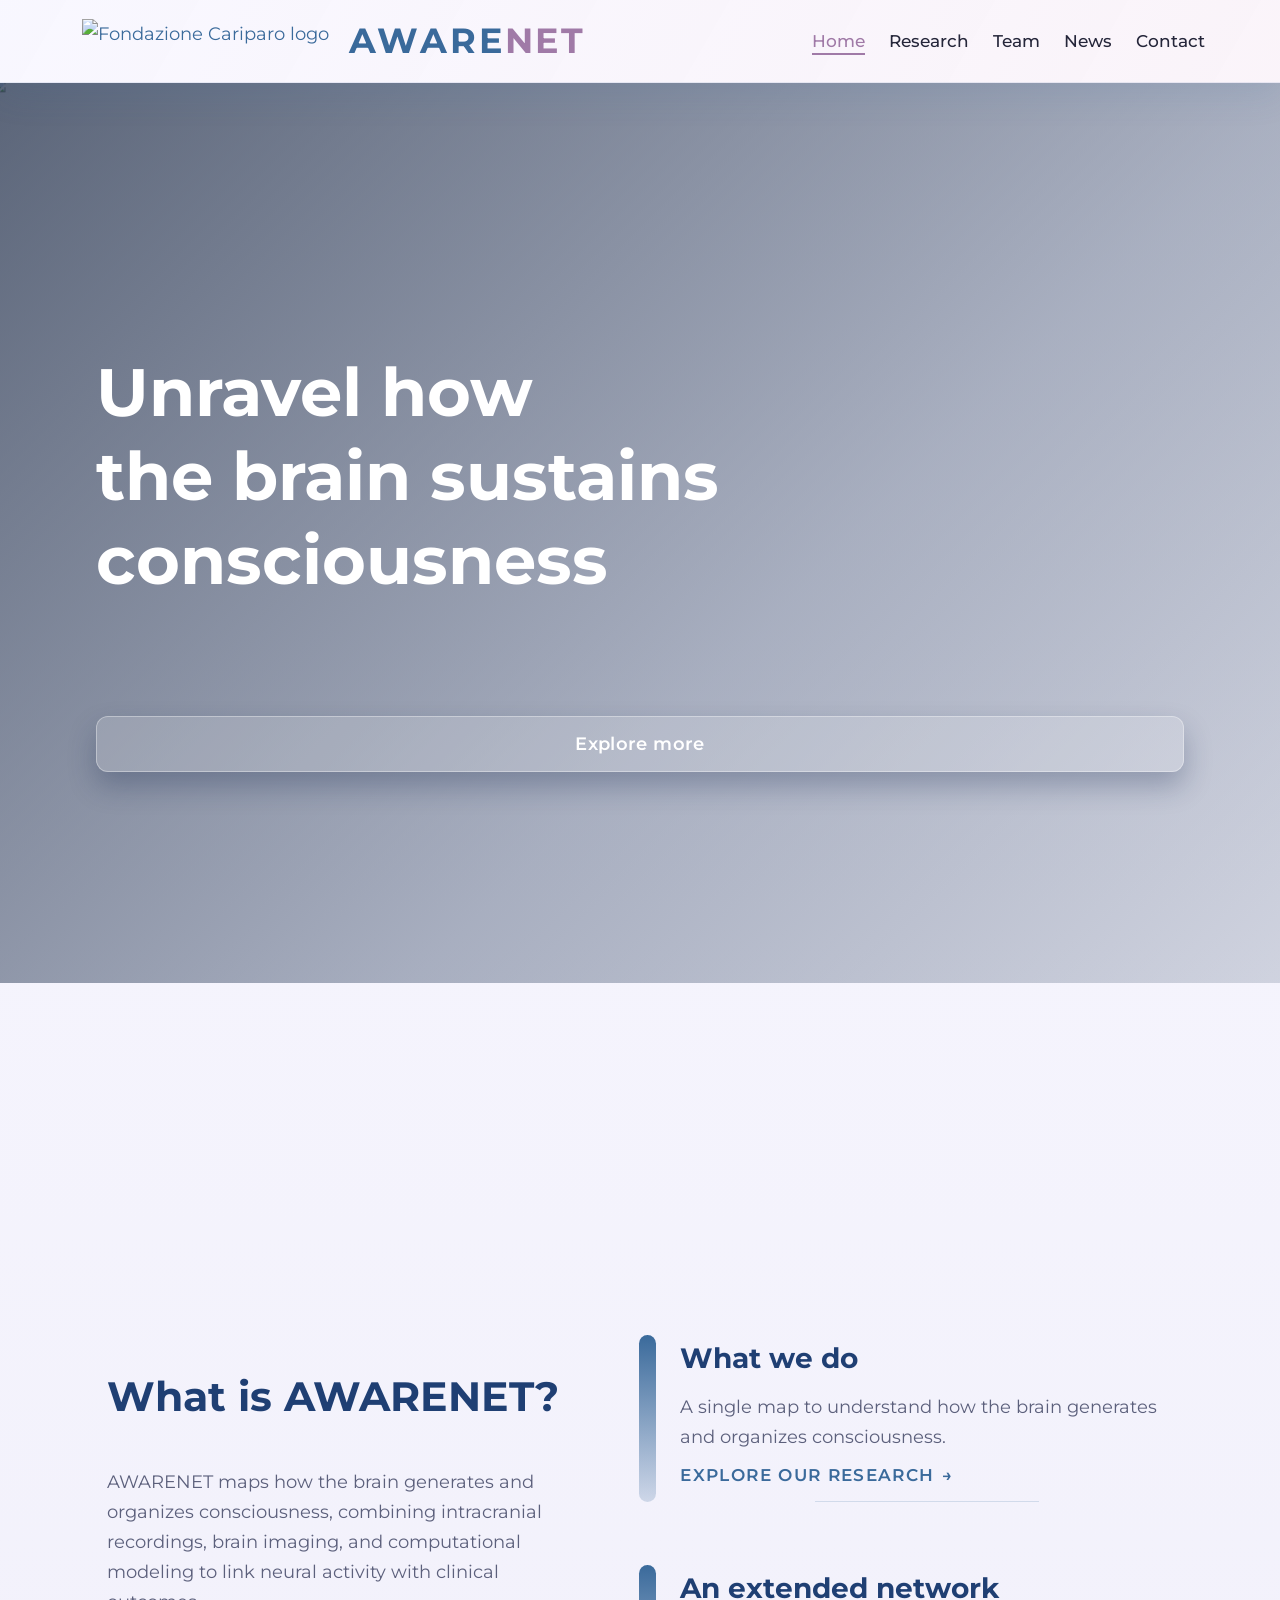
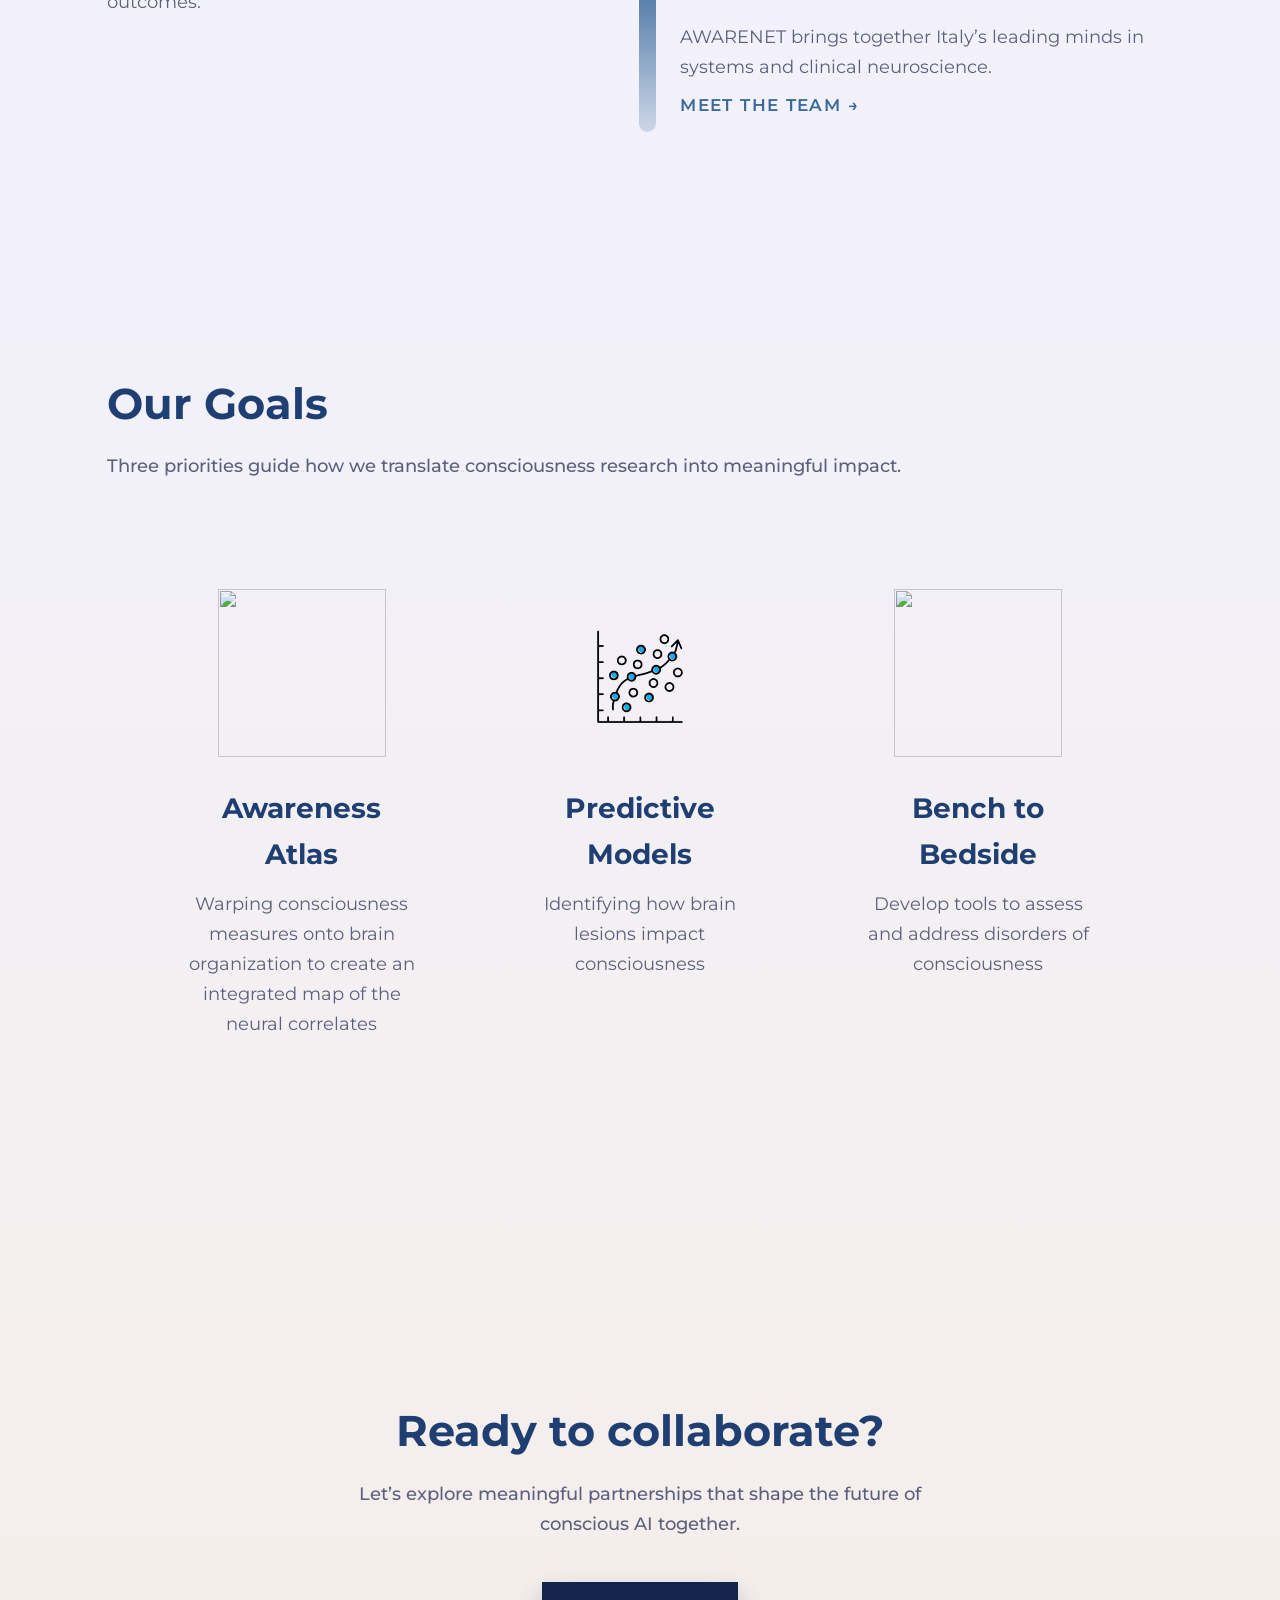
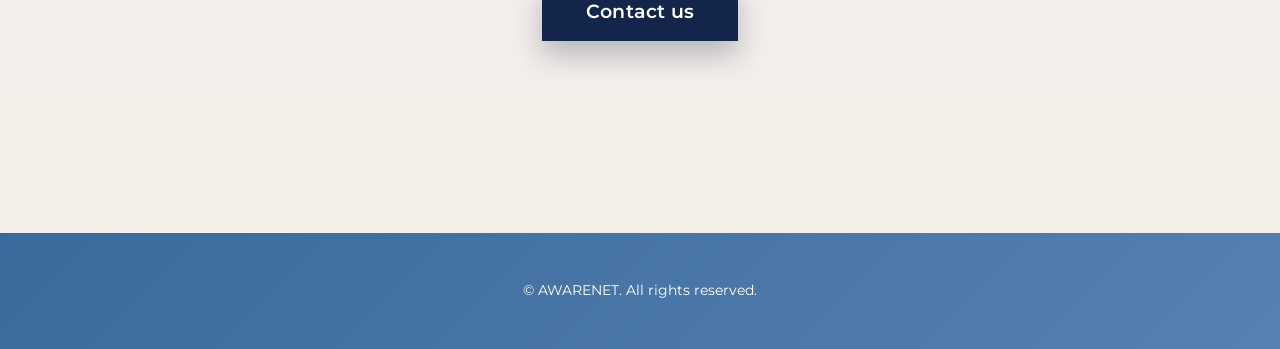
==== index.html @ 7813a842 "antigravity" ====
<!DOCTYPE html>
<html lang="en">

<head>
    <meta charset="UTF-8">
    <meta name="viewport" content="width=device-width, initial-scale=1.0">
    <title>AWARENET</title>
    <link rel="preconnect" href="https://fonts.googleapis.com">
    <link rel="preconnect" href="https://fonts.gstatic.com" crossorigin>
    <link
        href="https://fonts.googleapis.com/css2?family=Inter:wght@400;500;600;700&family=Montserrat:wght@400;500;600;700&display=swap"
        rel="stylesheet">
    <link rel="stylesheet" href="assets/css/styles.css">
    <meta name="description"
        content="AWARENET maps how the brain generates and organizes consciousness, combining intracranial recordings, brain imaging, and computational modeling.">
</head>

<body class="theme-horizon">
    <header class="site-header">
        <nav class="navbar">
            <a class="navbar__brand" href="index.html" aria-label="AWARENET">
                <span class="navbar__logos">
                    <img class="navbar__partner" src="assets/images/team/uni_icons/cariparo.png"
                        alt="Fondazione Cariparo logo">
                </span>
                <span class="navbar__identity">
                    <span class="navbar__title">AWARE<span class="navbar__title--accent">NET</span></span>
                </span>
            </a>
            <button class="navbar__toggle" aria-expanded="false" aria-controls="primary-navigation">☰</button>
            <ul id="primary-navigation" class="navbar__menu">
                <li class="navbar__item"><a href="index.html" class="navbar__link navbar__link--active">Home</a></li>
                <li class="navbar__item"><a href="research.html" class="navbar__link">Research</a></li>
                <li class="navbar__item"><a href="team.html" class="navbar__link">Team</a></li>
                <li class="navbar__item"><a href="news.html" class="navbar__link">News</a></li>
                <li class="navbar__item"><a href="contact.html" class="navbar__link">Contact</a></li>
            </ul>
        </nav>
    </header>

    <main>
        <section class="section section--hero" aria-labelledby="home-title">
            <div class="hero-media" aria-hidden="true">
                <img src="assets/images/home/brain_gif3.webp" alt="">
            </div>
            <div class="hero__inner">
                <h1 id="home-title">Unravel how<br>the brain sustains<br>consciousness</h1>
                <a class="hero__cta" href="#about-title">Explore more</a>
            </div>
            </div>
        </section>

        <section class="section section--surface section--about" aria-labelledby="about-title">
            <div class="about-layout">
                <div class="about-layout__intro" data-scroll-focus>
                    <h2 id="about-title">What is AWARENET?</h2>
                    <p>AWARENET maps how the brain generates and organizes consciousness, combining intracranial
                        recordings, brain imaging, and computational modeling to link neural activity with clinical
                        outcomes.</p>
                </div>
                <div class="about-layout__highlights" role="list">
                    <article class="about-highlight" aria-labelledby="about-research" role="listitem">
                        <div class="about-highlight__accent" aria-hidden="true"></div>
                        <div class="about-highlight__content">
                            <h3 id="about-research">What we do</h3>
                            <p>A single map to understand how the brain generates and organizes consciousness.</p>
                            <a class="about-highlight__link" href="research.html">Explore our Research</a>
                        </div>
                    </article>
                    <article class="about-highlight about-highlight--offset" aria-labelledby="about-team"
                        role="listitem">
                        <div class="about-highlight__accent" aria-hidden="true"></div>
                        <div class="about-highlight__content">
                            <h3 id="about-team">An extended network</h3>
                            <p>AWARENET brings together Italy’s leading minds in systems and clinical neuroscience.</p>
                            <a class="about-highlight__link" href="team.html">Meet the Team</a>
                        </div>
                    </article>
                </div>
            </div>
        </section>

        <section class="section section--muted section--goals" aria-labelledby="goals-title">
            <div class="section__heading">
                <h2 id="goals-title">Our Goals</h2>
                <p class="section__lead">Three priorities guide how we translate consciousness research into meaningful
                    impact.</p>
            </div>
            <div class="objectives-card" role="group" aria-labelledby="goals-title">
                <div class="objectives-card__list" role="list">
                    <article class="objective-card__item" role="listitem" aria-labelledby="goal-neuro">
                        <div class="objective-card__icon" aria-hidden="true">
                            <img src="assets/images/home/goals/brain.jpeg" alt="" loading="lazy">
                        </div>
                        <div class="objective-card__content">
                            <h3 id="goal-neuro" class="objective-card__title">Awareness Atlas</h3>
                            <p class="objective-card__text">Warping consciousness measures onto brain organization to
                                create an integrated map of the neural correlates</p>
                        </div>
                    </article>
                    <article class="objective-card__item" role="listitem" aria-labelledby="goal-care">
                        <div class="objective-card__icon" aria-hidden="true">
                            <img src="assets/images/home/goals/predictive.jpg" alt="" loading="lazy">
                        </div>
                        <div class="objective-card__content">
                            <h3 id="goal-care" class="objective-card__title">Predictive Models</h3>
                            <p class="objective-card__text">Identifying how brain lesions impact consciousness</p>
                        </div>
                    </article>
                    <article class="objective-card__item" role="listitem" aria-labelledby="goal-insights">
                        <div class="objective-card__icon" aria-hidden="true">
                            <img src="assets/images/home/goals/doctors.png" alt="" loading="lazy">
                        </div>
                        <div class="objective-card__content">
                            <h3 id="goal-insights" class="objective-card__title">Bench to Bedside</h3>
                            <p class="objective-card__text">Develop tools to assess and address disorders of
                                consciousness</p>
                        </div>
                    </article>
                </div>
            </div>
        </section>

        <section class="section section--surface section--cta" aria-labelledby="cta-title">
            <div class="section__heading">
                <h2 id="cta-title">Ready to collaborate?</h2>
                <p class="section__lead">Let’s explore meaningful partnerships that shape the future of conscious AI
                    together.</p>
            </div>
            <a class="cta-button" href="contact.html">Contact us</a>
        </section>
    </main>

    <footer class="site-footer">
        <p>&copy; <span id="current-year"></span> AWARENET. All rights reserved.</p>
    </footer>

    <script src="assets/js/main.js"></script>
</body>

</html>
---- assets/css/styles.css ----
html {
    scroll-behavior: smooth;
}

:root {
    --color-primary: #3e5d96;
    --color-secondary: #9a7ab8;
    --color-background: #f6f3fb;
    --color-surface: #ffffff;
    --color-text: #25263a;
    --color-muted: #5f5b78;
    --color-accent: #dacde9;
    --font-family: 'Montserrat';
    --shadow-sm: 0 4px 14px rgba(62, 93, 150, 0.14);
    --hero-figure-image: none;
    --workflow-figure-image: none;
    --header-offset: 5rem;
    --gradient-background: linear-gradient(180deg, #f9f6ff 0%, #f4eff8 55%, #f6f1ec 100%);
    --gradient-header: linear-gradient(120deg, rgba(248, 247, 255, 0.96) 0%, rgba(250, 243, 249, 0.92) 100%);
    --gradient-crest: linear-gradient(135deg, #3e5d96 0%, #9a7ab8 100%);
    --gradient-button: linear-gradient(135deg, #9a7ab8, #7f8ec4);
    --gradient-button-secondary: linear-gradient(135deg, #3e5d96, #5f78bc);
    --gradient-footer: linear-gradient(135deg, #3e5d96, #5f78bc);
    --glass-border: rgba(62, 93, 150, 0.1);
    --card-fill: rgba(62, 93, 150, 0.08);
    --card-border: rgba(154, 122, 184, 0.22);
    --surface-border: rgba(62, 93, 150, 0.14);
    --focus-outline: rgba(154, 122, 184, 0.36);
    --button-hover-shadow: 0 10px 24px rgba(154, 122, 184, 0.28);
    --header-shadow: 0 12px 35px rgba(62, 93, 150, 0.12);
    --crest-shadow: rgba(62, 93, 150, 0.32);
    --hero-overlay: linear-gradient(135deg, rgba(35, 44, 73, 0.78) 0%, rgba(49, 59, 92, 0.42) 60%, rgba(78, 90, 122, 0.26) 100%);
    --color-title-strong: #324d88;
    --color-heading: #1f3f73;
    --color-year-date: #2a1f5a;
    --layout-max-width: 1200px;
    --layout-fluid-width: min(92vw, var(--layout-max-width));
    --layout-section-padding: clamp(1.5rem, 5vw, 3.5rem);
    --font-size-body: clamp(1.02rem, 0.96rem + 0.22vw, 1.18rem);
    --workflow-figure-max-width: 840px;
    --workflow-illustration-max-width: 1080px;
}

@media (min-width: 1360px) {
    :root {
        --layout-max-width: 1320px;
        --layout-fluid-width: min(90vw, var(--layout-max-width));
    }
}

@media (min-width: 1600px) {
    :root {
        --layout-max-width: 1420px;
        --layout-fluid-width: min(88vw, var(--layout-max-width));
    }
}

@media (min-width: 1920px) {
    :root {
        --layout-max-width: 1520px;
        --layout-fluid-width: min(85vw, var(--layout-max-width));
    }
}

body.theme-dawn {
    --color-primary: #3e5d96;
    --color-secondary: #9a7ab8;
    --color-muted: #5f5b78;
    --color-background: #f6f3fb;
    --color-accent: #dacde9;
    --shadow-sm: 0 4px 14px rgba(62, 93, 150, 0.14);
    --gradient-background: linear-gradient(180deg, #f9f6ff 0%, #f4eff8 55%, #f6f1ec 100%);
    --gradient-header: linear-gradient(120deg, rgba(248, 247, 255, 0.96) 0%, rgba(250, 243, 249, 0.92) 100%);
    --gradient-crest: linear-gradient(135deg, #3e5d96 0%, #9a7ab8 100%);
    --gradient-button: linear-gradient(135deg, #9a7ab8, #7f8ec4);
    --gradient-button-secondary: linear-gradient(135deg, #3e5d96, #5f78bc);
    --gradient-footer: linear-gradient(135deg, #3e5d96, #5f78bc);
    --glass-border: rgba(62, 93, 150, 0.1);
    --card-fill: rgba(62, 93, 150, 0.08);
    --card-border: rgba(154, 122, 184, 0.22);
    --surface-border: rgba(62, 93, 150, 0.14);
    --focus-outline: rgba(154, 122, 184, 0.36);
    --button-hover-shadow: 0 10px 24px rgba(154, 122, 184, 0.28);
    --header-shadow: 0 12px 35px rgba(62, 93, 150, 0.12);
    --crest-shadow: rgba(62, 93, 150, 0.32);
    --hero-overlay: linear-gradient(135deg, rgba(35, 44, 73, 0.78) 0%, rgba(49, 59, 92, 0.42) 60%, rgba(78, 90, 122, 0.26) 100%);
    --color-title-strong: #324d88;
    --color-heading: #1f3f73;
    --color-year-date: #2a1f5a;
}

body.theme-horizon {
    --color-primary: #3a6a9b;
    --color-secondary: #a07aa7;
    --color-muted: #5c607c;
    --color-background: #f3f2fa;
    --color-accent: #d7cade;
    --shadow-sm: 0 4px 14px rgba(58, 104, 153, 0.14);
    --gradient-background: linear-gradient(180deg, #f8f7ff 0%, #f2f1fb 52%, #f5eee7 100%);
    --gradient-header: linear-gradient(120deg, rgba(248, 247, 255, 0.96) 0%, rgba(250, 243, 249, 0.92) 100%);
    --gradient-crest: linear-gradient(135deg, #3a6a9b 0%, #a07aa7 100%);
    --gradient-button: linear-gradient(135deg, #a07aa7, #7f90b8);
    --gradient-button-secondary: linear-gradient(135deg, #3a6a9b, #5681b0);
    --gradient-footer: linear-gradient(135deg, #3a6a9b, #5681b0);
    --glass-border: rgba(58, 104, 153, 0.1);
    --card-fill: rgba(58, 104, 153, 0.08);
    --card-border: rgba(160, 122, 167, 0.22);
    --surface-border: rgba(58, 104, 153, 0.16);
    --focus-outline: rgba(160, 122, 167, 0.34);
    --button-hover-shadow: 0 10px 24px rgba(160, 122, 167, 0.26);
    --header-shadow: 0 12px 35px rgba(58, 104, 153, 0.12);
    --crest-shadow: rgba(58, 104, 153, 0.3);
    --hero-overlay: linear-gradient(135deg, rgba(36, 50, 74, 0.74) 0%, rgba(52, 70, 100, 0.4) 60%, rgba(88, 105, 129, 0.24) 100%);
    --color-title-strong: #2f5a92;
    --color-heading: #1f3f73;
    --color-year-date: #1f285f;
}

body.theme-dusk {
    --color-primary: rgba(64, 89, 142, 0.92);
    --color-secondary: #b08aa5;
    --color-muted: #655e77;
    --color-background: #f4f0f6;
    --color-accent: #dec9dc;
    --shadow-sm: 0 4px 14px rgba(64, 89, 142, 0.15);
    --gradient-background: linear-gradient(180deg, #f8f5ff 0%, #f2edf5 55%, #f7eee9 100%);
    --gradient-header: linear-gradient(120deg, rgba(249, 247, 255, 0.96) 0%, rgba(250, 240, 245, 0.92) 100%);
    --gradient-crest: linear-gradient(135deg, #40598e 0%, #b08aa5 100%);
    --gradient-button: linear-gradient(135deg, #b08aa5, #8390be);
    --gradient-button-secondary: linear-gradient(135deg, #40598e, #5f71aa);
    --gradient-footer: linear-gradient(135deg, #40598e, #5f71aa);
    --glass-border: rgba(64, 89, 142, 0.1);
    --card-fill: rgba(64, 89, 142, 0.08);
    --card-border: rgba(176, 138, 165, 0.24);
    --surface-border: rgba(64, 89, 142, 0.15);
    --focus-outline: rgba(176, 138, 165, 0.34);
    --button-hover-shadow: 0 10px 24px rgba(176, 138, 165, 0.28);
    --header-shadow: 0 12px 35px rgba(64, 89, 142, 0.12);
    --crest-shadow: rgba(64, 89, 142, 0.32);
    --hero-overlay: linear-gradient(135deg, rgba(38, 45, 70, 0.76) 0%, rgba(56, 62, 90, 0.42) 60%, rgba(88, 92, 120, 0.24) 100%);
    --color-title-strong: #384f87;
    --color-heading: #1f3f73;
    --color-year-date: #281d56;
}

* {
    box-sizing: border-box;
}

body {
    margin: 0;
    min-height: 100vh;
    display: flex;
    flex-direction: column;
    font-family: var(--font-family);
    font-size: var(--font-size-body);
    color: var(--color-text);
    background: var(--gradient-background);
    line-height: 1.65;
}

p {
    font-size: 1em;
    line-height: inherit;
}

img {
    max-width: 100%;
    display: block;
}

a {
    color: inherit;
    text-decoration: none;
}

a:hover,
a:focus {
    color: var(--color-secondary);
}

.site-header {
    position: sticky;
    top: 0;
    z-index: 100;
    background: var(--gradient-header);
    backdrop-filter: blur(14px);
    border-bottom: 1px solid var(--glass-border);
    box-shadow: var(--header-shadow);
}

.navbar {
    margin: 0 auto;
    width: 100%;
    max-width: var(--layout-fluid-width);
    padding: 0.75rem 1.5rem;
    display: flex;
    align-items: center;
    justify-content: space-between;
    gap: 1.5rem;
    position: relative;
}


.navbar__brand {
    display: inline-flex;
    align-items: center;
    gap: 1.2rem;
    color: var(--color-primary);
    text-decoration: none;
    position: relative;
    padding: 0.45rem 0.65rem 0.45rem 0.45rem;
    border-radius: 999px;
    transition: transform 0.25s ease;
    cursor: default;
}

.navbar__brand:focus-visible,
.navbar__brand:hover {
    transform: none;
}

.navbar__logos {
    display: inline-flex;
    align-items: center;
    gap: 0.75rem;
}

.navbar__partner {
    height: 2.75rem;
    width: auto;
    display: block;
}

.navbar__identity {
    display: flex;
    flex-direction: column;
    gap: 0;
    align-items: center;
    text-align: center;
}

.navbar__eyebrow {
    font-size: 0.68rem;
    text-transform: uppercase;
    letter-spacing: 0.28em;
    font-weight: 600;
    color: rgba(37, 38, 58, 0.55);
}

.navbar__title {
    font-size: clamp(1.65rem, 1.9vw + 1.1rem, 2.2rem);
    font-weight: 700;
    letter-spacing: 0.08em;
    line-height: 1.08;
    color: var(--color-primary);
}

.navbar__title--accent {
    color: var(--color-secondary);
}

.navbar__toggle {
    display: none;
    background: none;
    border: none;
    font-size: 1.75rem;
    line-height: 1;
    cursor: pointer;
    color: var(--color-primary);
}

.navbar__menu {
    display: flex;
    align-items: center;
    gap: 1.5rem;
    list-style: none;
    margin: 0;
    padding: 0;
}

.navbar__link {
    font-weight: 500;
    font-size: 1.05rem;
    position: relative;
    padding-bottom: 0.25rem;
}

.navbar__link::after {
    content: '';
    position: absolute;
    left: 0;
    bottom: 0;
    width: 100%;
    height: 2px;
    background: var(--color-secondary);
    transform: scaleX(0);
    transform-origin: bottom right;
    transition: transform 0.3s ease;
}

.navbar__link:focus::after,
.navbar__link:hover::after {
    transform: scaleX(1);
    transform-origin: bottom left;
}

.navbar__link--active {
    color: var(--color-secondary);
}

.navbar__link--active::after {
    transform: scaleX(1);
    transform-origin: bottom left;
}

.navbar__link--disabled {
    color: var(--color-muted);
    cursor: default;
    pointer-events: none;
}

.navbar__link--disabled::after {
    display: none;
}

.section {
    padding: clamp(4rem, 10vw, 5.5rem) var(--layout-section-padding);
    width: 100%;
    max-width: var(--layout-fluid-width);
    margin: 0 auto;
    display: grid;
    gap: clamp(1.15rem, 2.5vw, 1.75rem);
}

.section>p,
.section>ul,
.section>ol {
    margin: 0;
}

.section>ul,
.section>ol {
    padding-left: 1.25rem;
}

.section--surface {
    padding: clamp(4rem, 10vw, 5.5rem) var(--layout-section-padding);
}

.section--muted {
    padding: clamp(4rem, 10vw, 5.5rem) var(--layout-section-padding);
}


.section--hero {
    position: relative;
    display: flex;
    align-items: center;
    justify-content: center;
    padding: clamp(2.25rem, 10vh, 5.5rem) clamp(1.5rem, 8vw, 6rem);
    min-height: clamp(26rem, 100vh, 110vh);
    width: min(100vw, 100%);
    max-width: none;
    margin-left: calc((100vw - 100%) / -2);
    margin-right: calc((100vw - 100%) / -2);
    overflow: hidden;
    color: white;
}

.section--hero::before {
    content: "";
    position: absolute;
    inset: 0;
    background: var(--hero-overlay);
    z-index: 1;
}

.section--hero.section--hero--clear {
    color: var(--color-heading);
}

.section--hero.section--hero--clear::before {
    display: none;
}

.section--hero.section--hero--clear h1 {
    color: var(--color-title-strong);
}

.section--hero.section--hero--clear p {
    color: var(--color-text);
}

.hero__inner {
    position: relative;
    z-index: 2;
    width: 100%;
    max-width: var(--layout-fluid-width);
    display: grid;
    gap: clamp(2rem, 3vw, 3rem);
}

.section--hero .section__content {
    max-width: min(720px, 100%);
    justify-items: start;
}

.section--hero h1 {
    font-size: clamp(2.5rem, 6vw, 4.2rem);
    color: #ffffff;
    line-height: 1.25;
    margin-bottom: clamp(1rem, 2.5vw, 1.5rem);
}

.hero__cta {
    display: inline-flex;
    align-items: center;
    justify-content: center;
    padding: 0.75rem 2rem;
    border-radius: 12px;
    background: rgba(255, 255, 255, 0.16);
    color: #ffffff;
    font-weight: 600;
    letter-spacing: 0.02em;
    border: 1px solid rgba(255, 255, 255, 0.35);
    box-shadow: 0 14px 28px rgba(19, 37, 75, 0.28);
    transition: transform 0.2s ease, box-shadow 0.2s ease, background-color 0.2s ease, border-color 0.2s ease;
    margin-top: clamp(1.75rem, 4vw, 3.25rem);
}

.hero__cta:hover,
.hero__cta:focus {
    background: rgba(255, 255, 255, 0.22);
    border-color: rgba(255, 255, 255, 0.5);
    transform: translateY(-2px);
    box-shadow: 0 18px 36px rgba(19, 37, 75, 0.32);
}

#home-title {
    color: #ffffff;
}

.section--hero p {
    color: rgba(244, 245, 255, 0.88);
    max-width: none;
}

.hero-institutions {
    position: relative;
    overflow: hidden;
    background: linear-gradient(180deg, #f8f9ff 0%, #f1f0fb 55%, #f5ede7 100%);
    color: var(--color-text);
    padding: clamp(5rem, 16vh, 7.5rem) 0 clamp(4rem, 14vh, 6.5rem);
    margin-top: 0;
    min-height: 100vh;
}

.hero-institutions::before {
    content: "";
    position: absolute;
    inset: 0;
    background: radial-gradient(circle at 15% 20%, rgba(58, 104, 153, 0.18) 0%, rgba(58, 104, 153, 0) 55%),
        radial-gradient(circle at 80% -5%, rgba(160, 122, 167, 0.22) 0%, rgba(160, 122, 167, 0) 60%);
    opacity: 0.85;
    z-index: 0;
}

.hero-institutions__background {
    position: absolute;
    inset: 0;
    display: block;
    pointer-events: none;
    z-index: 1;
}

.hero-institutions__background::before,
.hero-institutions__background::after {
    content: "";
    position: absolute;
    border-radius: 50%;
    filter: blur(0.5px);
}

.hero-institutions__background::before {
    width: clamp(320px, 45vw, 520px);
    height: clamp(320px, 45vw, 520px);
    top: clamp(-220px, -18vw, -160px);
    left: clamp(-120px, -8vw, -60px);
    background: radial-gradient(circle, rgba(58, 104, 153, 0.32) 0%, rgba(58, 104, 153, 0) 65%);
    opacity: 0.45;
}

.hero-institutions__background::after {
    width: clamp(280px, 40vw, 460px);
    height: clamp(280px, 40vw, 460px);
    bottom: clamp(-180px, -12vw, -120px);
    right: clamp(-140px, -10vw, -70px);
    background: radial-gradient(circle, rgba(160, 122, 167, 0.34) 0%, rgba(160, 122, 167, 0) 68%);
    opacity: 0.4;
}

.hero-institutions__blob {
    position: absolute;
    border-radius: 50%;
    filter: blur(40px);
    opacity: 0.5;
}

.hero-institutions__blob--primary {
    width: clamp(220px, 34vw, 360px);
    height: clamp(220px, 34vw, 360px);
    top: clamp(-80px, -6vw, -40px);
    left: clamp(44vw, 50vw, 58vw);
    background: radial-gradient(circle, rgba(58, 104, 153, 0.38) 0%, rgba(58, 104, 153, 0) 70%);
}

.hero-institutions__blob--secondary {
    width: clamp(180px, 32vw, 320px);
    height: clamp(180px, 32vw, 320px);
    bottom: clamp(10vh, 18vh, 26vh);
    left: clamp(6vw, 12vw, 18vw);
    background: radial-gradient(circle, rgba(160, 122, 167, 0.35) 0%, rgba(160, 122, 167, 0) 68%);
}

.hero-institutions__ripple {
    position: absolute;
    left: 50%;
    bottom: clamp(-160px, -12vw, -100px);
    transform: translateX(-50%);
    width: clamp(680px, 90vw, 1100px);
    height: clamp(300px, 45vw, 520px);
    background: radial-gradient(ellipse at center, rgba(244, 242, 249, 0.82) 0%, rgba(244, 242, 249, 0.24) 65%, rgba(244, 242, 249, 0) 100%);
    opacity: 0.7;
}

.hero-institutions__layout {
    position: relative;
    z-index: 2;
    display: grid;
    gap: clamp(3.75rem, 5vw, 4.75rem);
    align-items: start;
    width: min(100%, var(--layout-fluid-width));
    margin: 0 auto;
    padding-left: clamp(0.5rem, 3vw, 2rem);
    padding-right: clamp(2.25rem, 8vw, 5rem);
    box-sizing: border-box;
    justify-content: start;
}

.hero-institutions__content {
    max-width: min(520px, 100%);
    display: grid;
    gap: clamp(2rem, 4vw, 3rem);
    justify-items: start;
}

.hero-institutions h1 {
    color: #1b2c4d;
    font-size: clamp(3.133rem, calc(5.5vw + 0.333rem), 4.583rem);
    letter-spacing: -0.01em;
    margin: 0;
    white-space: normal;
    line-height: 1.35;
}

.hero-institutions__content p {
    color: #43526b;
    max-width: 36rem;
    line-height: 1.6;
}

.hero-institutions .hero-institutions__cta {
    margin-top: clamp(2.25rem, 4vw, 3rem);
    text-transform: none;
    background: #1b2c4d;
    color: #f4f7ff;
    border: none;
    border-radius: 0;
    box-shadow: 0 14px 32px rgba(22, 36, 64, 0.28);
}

.hero-institutions .hero-institutions__cta:hover,
.hero-institutions .hero-institutions__cta:focus {
    text-transform: none;
    background: #1f3459;
    box-shadow: 0 16px 36px rgba(22, 36, 64, 0.32);
}

.hero-institutions__logos {
    display: flex;
    align-items: center;
    justify-content: center;
}


.institution-list {
    display: grid;
    grid-template-columns: repeat(2, minmax(180px, 1fr));
    gap: clamp(1.85rem, 4.5vw, 3rem);
    width: min(600px, 100%);
    margin-inline: auto;
}

.institution-list__item {
    display: grid;
    justify-items: stretch;
}

.institution-list__mark {
    width: clamp(190px, 26vw, 240px);
    min-height: clamp(100px, 16vw, 150px);
    display: grid;
    place-items: center;
    background: transparent;
    border-radius: 0;
    border: none;
    box-shadow: none;
    padding: 0.75rem;
}

.institution-list__mark img {
    max-width: 100%;
    max-height: clamp(80px, 14vw, 130px);
    object-fit: contain;
}

.institution-list__mark--cnr img {
    transform: scale(1.08);
}

.institution-list__mark--placeholder {
    border: 1px dashed rgba(31, 63, 115, 0.35);
    border-radius: 18px;
    width: 100%;
    background: rgba(248, 247, 255, 0.65);
    color: var(--color-heading);
}

.institution-list__placeholder-text {
    font-size: 0.85rem;
    letter-spacing: 0.08em;
    text-transform: uppercase;
    color: inherit;
}

.institution-list__link {
    display: inline-flex;
    align-items: center;
    justify-content: center;
    text-align: center;
    color: #1e2c46;
    text-decoration: none;
    transition: transform 0.2s ease, box-shadow 0.2s ease;
    border-radius: 18px;
    padding: 0.5rem;
}

.institution-list__link:hover,
.institution-list__link:focus {
    transform: translateY(-4px);
    box-shadow: 0 12px 24px rgba(38, 59, 101, 0.12);
    outline: none;
}

.institution-list__item--centered {
    grid-column: 1 / -1;
    justify-self: center;
}

.institution-list__item--centered .institution-list__mark {
    max-width: clamp(230px, 32vw, 280px);
}

@media (min-width: 900px) {
    .hero-institutions__layout {
        grid-template-columns: minmax(320px, 440px) minmax(360px, 520px);
        align-items: start;
        column-gap: clamp(4.25rem, 8vw, 6rem);
    }

    .hero-institutions__content {
        justify-items: end;
        text-align: right;
        padding-inline-end: clamp(1.5rem, 4.5vw, 3.25rem);
        margin-top: clamp(-1.5rem, -3vw, -0.75rem);
        align-self: start;
    }

    .hero-institutions .hero-institutions__cta {
        justify-self: end;
        margin-top: clamp(2.75rem, 5vw, 3.5rem);
    }

    .hero-institutions__logos {
        align-self: start;
        justify-content: flex-end;
        justify-self: end;
        margin-top: clamp(-3.25rem, -6vw, -2rem);
        padding-inline-start: clamp(0.75rem, 2.5vw, 1.75rem);
        transform: translateX(clamp(1.5rem, 5vw, 3.25rem));
    }
}

@media (max-width: 900px) {
    .institution-list {
        grid-template-columns: minmax(0, 1fr);
    }

    .hero-institutions__ripple {
        left: 50%;
        bottom: clamp(-220px, -22vw, -140px);
        width: clamp(460px, 94vw, 640px);
        height: clamp(220px, 56vw, 360px);
        transform: translateX(-50%) scaleX(1.05);
    }

    .hero-institutions__blob--primary {
        top: clamp(-120px, -16vw, -80px);
        left: clamp(38vw, 48vw, 60vw);
    }

    .hero-institutions__blob--secondary {
        bottom: clamp(12vh, 22vh, 32vh);
        left: clamp(10vw, 18vw, 24vw);
    }
}

.hero-media {
    position: absolute;
    inset: 0;
    z-index: 0;
}

.hero-media img,
.hero-media video {
    width: 100%;
    height: 100%;
    object-fit: cover;
    filter: saturate(1.1);
    transform: scale(1.02);
}

@media (max-width: 900px) {
    .section--hero {
        padding: clamp(2.75rem, 14vw, 4.5rem) clamp(1.25rem, 6vw, 2.5rem);
    }

    .hero__inner {
        width: min(95vw, 640px);
    }
}

.section__content {
    display: grid;
    gap: 1.75rem;
    max-width: 540px;
}

.section__content--narrow {
    max-width: min(720px, 92vw);
}

.section__heading {
    display: grid;
    gap: 0.75rem;
    max-width: 640px;
}

.section--about .section__heading {
    max-width: 100%;
}

.section__heading> :is(h1, h2),
.section__content> :is(h1, h2) {
    margin: 0;
    color: var(--color-heading);
}

.section__heading>h1,
.section__content>h1 {
    font-size: calc(clamp(1.83rem, 4.2vw, 2.73rem) - 2pt);
}

.section__heading>h2,
.section__content>h2 {
    font-size: calc(clamp(1.75rem, 4vw, 2.5rem) - 2pt);
}

.section__heading p {
    margin: 0;
    color: var(--color-muted);
}

.section__heading .section__lead {
    font-size: inherit;
    line-height: 1.65;
    font-weight: 500;
}

.highlights .section__heading {
    max-width: 100%;
}

.highlights .section__heading p {
    font-size: inherit;
}


.section--goals {
    gap: clamp(1.25rem, 2.5vw, 1.75rem);
}

.section--goals .section__heading {
    max-width: 100%;
}

.section--goals .section__heading>h2 {
    font-size: clamp(1.95rem, 4.3vw, 2.7rem);
}

.section--goals .section__heading p {
    max-width: none;
}

.objectives-card {
    background: transparent;
    border: none;
    border-radius: 0;
    padding: clamp(2.25rem, 4vw, 3rem);
    box-shadow: none;
}

.objectives-card__list {
    display: grid;
    grid-template-columns: repeat(auto-fit, minmax(220px, 1fr));
    gap: clamp(1.75rem, 3.5vw, 3rem);
    align-items: start;
}

.objective-card__item {
    position: relative;
    display: grid;
    grid-template-columns: 1fr;
    grid-template-rows: auto auto 1fr;
    gap: clamp(1.25rem, 2.5vw, 1.75rem);
    justify-items: center;
    text-align: center;
    padding: clamp(1.5rem, 3vw, 2rem);
    border-radius: 0;
    background: transparent;
    border: none;
    box-shadow: none;
    overflow: hidden;
}

.objective-card__icon {
    width: clamp(120px, 14vw, 168px);
    height: clamp(120px, 14vw, 168px);
    display: grid;
    place-items: center;
    border-radius: 0;
    background: transparent;
    border: none;
    box-shadow: none;
    overflow: hidden;
}

.objective-card__icon img {
    width: 100%;
    height: 100%;
    object-fit: contain;
    mix-blend-mode: multiply;
    filter: brightness(1.05) contrast(1.1);
}

.objective-card__content {
    display: grid;
    gap: 0.75rem;
    justify-items: center;
    width: 100%;
    max-width: 30ch;
}

.objective-card__title {
    margin: 0;
    font-size: clamp(1.42rem, 2.8vw, 1.75rem);
    color: var(--color-heading);
    min-height: 3.2rem;
    display: flex;
    align-items: center;
    justify-content: center;
}

.objective-card__text {
    margin: 0;
    color: var(--color-muted);
    font-size: inherit;
    text-align: center;
}

@media (max-width: 680px) {
    .objective-card__item {
        padding: 1.5rem;
    }
}

.section--about {
    position: relative;
    max-width: var(--layout-fluid-width);
    margin-top: clamp(12rem, 9vw, 6rem);
}


#about-title {
    scroll-margin-top: calc(var(--header-offset) + 10rem);
}

.about-layout {
    display: grid;
    gap: clamp(2rem, 5vw, 4.5rem);
    align-items: start;
}

@media (min-width: 860px) {
    .about-layout {
        grid-template-columns: minmax(0, 0.92fr) minmax(0, 1.08fr);
        gap: clamp(2.5rem, 6vw, 5rem);
    }
}

.about-layout__intro {
    display: grid;
    gap: clamp(0.75rem, 2vw, 1.25rem);
    padding-block: clamp(1rem, 3vw, 1.75rem);
}

.about-layout__intro h2 {
    margin-top: 0;
    margin-bottom: 1rem;
    color: var(--color-heading);
    font-size: clamp(1.9rem, 3.8vw, 2.55rem);
}

.about-layout__intro p {
    margin: 0;
    max-width: 48ch;
    color: var(--color-muted);
}

.about-layout__highlights {
    display: grid;
    gap: clamp(1.85rem, 4vw, 3.5rem);
}

.about-highlight {
    position: relative;
    display: grid;
    grid-template-columns: auto 1fr;
    align-items: start;
    gap: clamp(1rem, 2vw, 1.5rem);
}

.about-highlight__accent {
    width: clamp(0.85rem, 2vw, 1.1rem);
    height: 100%;
    background: linear-gradient(180deg, var(--color-primary), rgba(58, 106, 155, 0.2));
    border-radius: 999px;
}

.about-highlight__content {
    position: relative;
    display: grid;
    gap: 0.65rem;
    padding-bottom: clamp(0.5rem, 1vw, 0.75rem);
}

.about-highlight__content::after {
    content: "";
    position: absolute;
    left: 50%;
    bottom: 0;
    transform: translateX(-50%);
    width: min(60%, 14rem);
    height: 1px;
    background: rgba(58, 106, 155, 0.18);
}

.about-highlight:last-child .about-highlight__content::after {
    display: none;
}

.about-highlight--offset {
    transform: translateY(clamp(0rem, 1.5vw, 0.75rem));
}

.about-highlight h3 {
    margin: 0;
    font-size: clamp(1.45rem, 2.6vw, 1.75rem);
    color: var(--color-heading);
}

.about-highlight p {
    margin: 0;
    color: var(--color-muted);
}

.about-highlight__link {
    display: inline-flex;
    align-items: center;
    gap: 0.45rem;
    font-weight: 600;
    text-transform: uppercase;
    letter-spacing: 0.08em;
    color: var(--color-primary);
    font-size: clamp(0.96rem, 1.8vw, 1.05rem);
}

.about-highlight__link::after {
    content: "\2192";
    transition: transform 0.2s ease;
}

.about-highlight__link:hover::after,
.about-highlight__link:focus::after {
    transform: translateX(0.35rem);
}

.section--cta {
    display: grid;
    gap: clamp(1.75rem, 4vw, 2.75rem);
    justify-items: center;
    padding-bottom: clamp(5rem, 12vw, 8rem);
}

.section--cta .section__heading {
    text-align: center;
    margin: 0 auto;
    max-width: 52ch;
}

.section--cta .section__heading>h2 {
    font-size: clamp(1.95rem, 4.2vw, 2.7rem);
}

.section--cta .section__heading .section__lead {
    font-size: inherit;
}

.cta-button {
    display: inline-flex;
    align-items: center;
    justify-content: center;
    padding: 0.85rem 2.75rem;
    border: none;
    border-radius: 0;
    background: #13254b;
    color: #ffffff;
    font-weight: 600;
    letter-spacing: 0.01em;
    font-size: clamp(1rem, 1.9vw, 1.18rem);
    box-shadow: 0 14px 28px rgba(19, 37, 75, 0.28);
    transition: transform 0.2s ease, box-shadow 0.2s ease, background-color 0.2s ease;
}

.cta-button:hover,
.cta-button:focus {
    background-color: #0f1e3d;
    transform: translateY(-2px);
    box-shadow: 0 18px 36px rgba(19, 37, 75, 0.32);
}


.contact-hero {
    padding-block-start: clamp(2rem, 4.5vw, 4rem);
    padding-block-end: clamp(3.5rem, 6vw, 6rem);
}

.contact-hero__container {
    max-width: var(--layout-fluid-width);
    margin: 0 auto;
    padding-inline: clamp(1rem, 3.5vw, 2.2rem);
    display: grid;
    gap: clamp(1.75rem, 4vw, 2.75rem);
    align-items: stretch;
}

.contact-hero__details {
    display: grid;
    gap: clamp(1.5rem, 3vw, 2.3rem);
    align-content: start;
    width: 100%;
    max-width: 680px;
    margin: 0 auto;
}

.contact-hero__header {
    display: grid;
    gap: 0.6rem;
    text-align: left;
    max-width: min(100%, 56rem);
    margin-inline: auto;
    color: var(--color-heading);
    padding: 0;
}

.contact-hero__header h1 {
    margin: 0;
    font-size: clamp(2.2rem, 5vw, 3.3rem);
    color: var(--color-heading);
    letter-spacing: -0.015em;
    text-transform: none;
}

.contact-hero__header p {
    margin: 0;
    color: rgba(37, 38, 58, 0.72);
    line-height: 1.6;
}

.contact-hero__info {
    position: relative;
    padding: clamp(0.5rem, 2vw, 1rem) 0;
}

.contact-hero__info::after {
    display: none;
}

.contact-hero__info-inner {
    display: grid;
    gap: clamp(1.25rem, 3vw, 2rem);
    padding: 0;
    justify-items: start;
    text-align: left;
    position: relative;
    z-index: 1;
    width: 100%;
}

@media (min-width: 720px) {
    .contact-hero__info-inner {
        justify-items: start;
        text-align: left;
        align-content: start;
        gap: clamp(1.75rem, 3vw, 2.5rem);
    }

    .contact-details {
        justify-items: start;
    }

    .contact-detail {
        grid-template-columns: auto 1fr;
        gap: 0.75rem 1rem;
        justify-items: start;
        text-align: left;
        align-items: start;
    }

    .contact-detail__text {
        text-align: left;
    }

    .contact-detail__icon {
        align-self: start;
    }

    .contact-social {
        justify-items: start;
    }

    .contact-social__label {
        text-align: left;
    }

    .contact-social__list {
        justify-content: flex-start;
    }
}


.contact-hero__info {
    color: var(--color-heading);
}

@media (min-width: 960px) {
    .contact-hero__container {
        grid-template-columns: minmax(0, 1.05fr) minmax(0, 0.95fr);
        gap: clamp(2.4rem, 4.8vw, 3.6rem);
    }

    .contact-hero__details {
        padding-right: clamp(0.5rem, 2vw, 1.4rem);
        margin: 0;
        max-width: none;
    }

    .contact-hero__header {
        text-align: left;
        margin-inline: 0;
        padding: 0;
    }
}

@media (min-width: 1100px) {
    .contact-hero__container {
        grid-template-columns: minmax(0, 1.05fr) minmax(0, 0.95fr);
        align-items: center;
    }

    .contact-hero__header {
        max-width: min(100%, 48rem);
        align-self: start;
    }

    .contact-hero__details {
        gap: clamp(1.75rem, 3vw, 2.4rem);
    }

    .contact-hero__info-inner {
        max-width: 32rem;
    }

    .contact-hero__form {
        align-self: stretch;
    }
}

.contact-details {
    list-style: none;
    margin: 0;
    padding: 0;
    display: grid;
    gap: clamp(1rem, 2.5vw, 1.6rem);
    justify-items: start;
}


.contact-detail {
    display: grid;
    grid-template-columns: auto 1fr;
    align-items: center;
    gap: 0.75rem 1rem;
    justify-items: start;
}

.contact-detail__icon {
    display: inline-flex;
    align-items: center;
    justify-content: center;
    width: 3.5rem;
    height: 3.5rem;
    border-radius: 50%;
    color: var(--color-primary);
    align-self: start;
}

.contact-detail__icon svg {
    width: 70%;
    height: 70%;
    fill: currentColor;
}


.contact-detail__text {
    display: grid;
    gap: 0.2rem;
    text-align: left;
}

.contact-detail__label {
    font-weight: 600;
    letter-spacing: 0.08em;
    text-transform: uppercase;
    font-size: 0.78rem;
    color: rgba(37, 38, 58, 0.58);
}

.contact-detail__text a,
.contact-detail__text address {
    font-size: 1.1rem;
    font-style: normal;
    color: var(--color-heading);
    line-height: 1.5;
    font-weight: 600;
}

.contact-detail__text a {
    font-weight: 600;
}

.contact-detail__text a:hover,
.contact-detail__text a:focus {
    color: var(--color-secondary);
}

.contact-social {
    display: grid;
    gap: 0.75rem;
    justify-items: start;
}

.contact-social__label {
    margin: 0;
    font-weight: 600;
    color: rgba(37, 38, 58, 0.62);
    text-transform: uppercase;
    letter-spacing: 0.05em;
    font-size: 0.82rem;
    text-align: left;
}


.contact-social__list {
    display: flex;
    flex-wrap: wrap;
    gap: 0.75rem;
    justify-content: flex-start;
}

.contact-social__icon {
    display: inline-flex;
    align-items: center;
    justify-content: center;
    width: 2.75rem;
    height: 2.75rem;
    border-radius: 50%;
    background: rgba(58, 104, 153, 0.12);
    border: 1px solid rgba(58, 104, 153, 0.1);
    color: var(--color-primary);
    transition: transform 0.2s ease, background-color 0.2s ease, color 0.2s ease;
}

.contact-social__icon svg {
    width: 1.35rem;
    height: 1.35rem;
    fill: currentColor;
}

.contact-social__icon:hover,
.contact-social__icon:focus {
    transform: translateY(-2px);
    background: var(--color-primary);
    color: #ffffff;
}

.card p {
    margin: 0 0 1.5rem;
    color: var(--color-muted);
}

.card p:last-child {
    margin-bottom: 0;
}

.timeline {
    display: grid;
    gap: clamp(1rem, 2.4vw, 1.5rem);
}

.timeline__event {
    display: grid;
    gap: 0.5rem;
    padding: clamp(1.25rem, 2.5vw, 1.75rem);
    border: 1px solid var(--surface-border);
    border-left: 4px solid var(--color-primary);
    background: var(--color-surface);
    border-radius: 0;
    box-shadow: var(--shadow-sm);
}

.timeline__year {
    font-weight: 600;
    color: var(--color-heading);
}

.timeline__event p {
    margin: 0;
    color: var(--color-text);
}

.news-grid {
    display: grid;
    grid-template-columns: repeat(auto-fit, minmax(260px, 1fr));
    gap: clamp(1.5rem, 3vw, 2.5rem);
}

.highlights {
    padding-top: clamp(4rem, 6vw, 5rem);
}

.highlights-grid {
    display: grid;
    gap: clamp(1.25rem, 2.5vw, 2rem);
    align-items: stretch;
}

@media (min-width: 48rem) {
    .highlights-grid {
        grid-template-columns: repeat(2, minmax(260px, 1fr));
    }
}

@media (min-width: 64rem) {
    .highlights-grid {
        grid-template-columns: repeat(3, minmax(260px, 1fr));
    }
}

.highlight-card {
    --highlight-title-lines: 2.4;
    display: grid;
    grid-template-rows: auto 1fr;
    gap: 0.85rem;
    background: rgba(255, 255, 255, 0.92);
    border: 1px solid var(--card-border);
    border-radius: 0;
    overflow: hidden;
    box-shadow: var(--shadow-sm);
    min-height: clamp(200px, 24vw, 240px);
}

.highlight-card__media {
    margin: 0;
    background: linear-gradient(135deg, rgba(58, 104, 153, 0.35), rgba(160, 122, 167, 0.5));
    aspect-ratio: 16 / 9;
    overflow: hidden;
}

.highlight-card__media img {
    width: 100%;
    height: 100%;
    object-fit: cover;
    display: block;
}

.highlight-card__body {
    display: flex;
    flex-direction: column;
    gap: 0.85rem;
    padding: 0 1.1rem 1.35rem;
}

.highlight-card__header {
    display: flex;
    flex-direction: column;
    align-items: flex-start;
    gap: 0.55rem;
}

.highlight-card__title {
    margin: 0;
    font-size: 1.15rem;
    line-height: 1.35;
    color: var(--color-primary);
    font-weight: 600;
}

.highlight-card__title a {
    color: inherit;
}

.highlight-card__title a:hover,
.highlight-card__title a:focus {
    color: var(--color-secondary);
}

.highlight-card__date {
    margin: 0;
    color: var(--color-muted);
    font-weight: 500;
    font-size: 1rem;
}

.event-card__divider {
    display: block;
    width: 3.25rem;
    height: 0.25rem;
    background: var(--color-heading);
    border-radius: 999px;
    margin-top: 0.15rem;
}

.highlight-card__description {
    margin: 0;
    color: var(--color-text);
    line-height: 1.5;
    font-size: inherit;
    font-weight: 400;
}

.news-archive__accordion {
    display: grid;
    gap: 1.75rem;
}

.news-year {
    border-radius: 0;
    border: 1px solid var(--surface-border);
    background: rgba(255, 255, 255, 0.9);
    box-shadow: var(--shadow-sm);
    overflow: hidden;
}

.news-year summary {
    list-style: none;
    cursor: pointer;
    display: flex;
    align-items: center;
    justify-content: space-between;
    gap: 1rem;
    padding: 1.5rem 1.75rem;
    font-weight: 700;
    color: var(--color-year-date);
}

.news-year__label {
    font-size: 1.5rem;
    letter-spacing: 0.04em;
}

.news-year summary::-webkit-details-marker {
    display: none;
}

.news-year summary::after {
    content: "\25BC";
    font-size: 0.95rem;
    color: var(--color-year-date);
    margin-left: 0.75rem;
    background: transparent;
    line-height: 1;
    transition: transform 0.2s ease;
}

.news-year[open] summary::after {
    transform: rotate(180deg);
}


.news-year__grid {
    display: grid;
    grid-template-columns: repeat(3, minmax(0, 1fr));
    gap: 1.25rem;
    padding: 0 1.25rem 1.5rem;
    justify-items: stretch;
    max-width: 1040px;
    margin: 0 auto;
}

.news-card {
    display: flex;
    flex-direction: column;
    gap: 0.75rem;
    width: 100%;
    max-width: none;
    padding: 0.85rem;
    background: rgba(245, 246, 255, 0.9);
    border: 1px solid var(--card-border);
    border-radius: 0;
    box-shadow: var(--shadow-sm);
}

.news-card__media {
    width: 100%;
    aspect-ratio: 3 / 2;
    border-radius: 0;
    overflow: hidden;
    background: var(--card-fill);
    display: flex;
    align-items: center;
    justify-content: center;
    box-shadow: inset 0 0 0 1px rgba(255, 255, 255, 0.5);
    margin: 0;
}

.news-card__media img {
    width: 100%;
    height: 100%;
    object-fit: cover;
    display: block;
}

.news-card__content {
    display: grid;
    gap: 0.6rem;
}

.news-card__title {
    margin: 0;
    font-size: 1.15rem;
    color: var(--color-heading);
    font-weight: 600;
}

.news-card__title a {
    color: inherit;
}

.news-card__title a:hover,
.news-card__title a:focus {
    color: var(--color-secondary);
}

.news-card__date {
    margin: 0.3rem 0 0;
    color: var(--color-muted);
    font-weight: 500;
    font-size: 1rem;
}

.news-card__date strong {
    font-weight: inherit;
}

.news-card__date--upcoming {
    color: var(--color-muted);
}

.news-card__description {
    margin: 0;
    color: var(--color-text);
    font-size: inherit;
    font-weight: 400;
}

@media (max-width: 720px) {
    .news-year__grid {
        grid-template-columns: 1fr;
        max-width: none;
    }

    .news-card {
        padding: 0.85rem;
    }

    .news-card__content {
        gap: 0.6rem;
    }
}

@media (max-width: 1100px) and (min-width: 721px) {
    .news-year__grid {
        grid-template-columns: repeat(2, minmax(0, 1fr));
        max-width: none;
    }
}

.event-detail {
    display: flex;
    flex-direction: column;
    gap: 1rem;
}

.event-detail__back {
    display: inline-flex;
    align-items: center;
    gap: 0.35rem;
    font-weight: 600;
    color: #1f2c4d;
    transition: color 0.2s ease;
}

.event-detail__back::before {
    content: "\2190";
    font-size: 0.95rem;
}

.event-detail__back:hover,
.event-detail__back:focus {
    color: var(--color-secondary);
}

.event-detail__title {
    margin: 0;
    max-width: 100%;
    font-size: clamp(1.5rem, 3.4vw, 2.15rem);
    line-height: 1.25;
    white-space: normal;
    overflow: visible;
    text-overflow: initial;
}

.event-detail__image {
    width: 100%;
    border-radius: 18px;
    box-shadow: var(--shadow-sm);
}

.event-detail__placeholder {
    margin: 0;
    color: var(--color-muted);
    max-width: 100%;
    white-space: normal;
    overflow: visible;
    text-overflow: initial;
}

.event-detail__placeholder--wrap {
    white-space: normal;
    overflow: visible;
    text-overflow: initial;
}

@media (max-width: 960px) {
    .news-year__grid {
        grid-template-columns: minmax(240px, 1fr);
    }
}

.news-item {
    display: grid;
    gap: 1rem;
    padding: 2rem;
    border-radius: 0;
    border: 1px solid var(--glass-border);
    background: rgba(255, 255, 255, 0.88);
    box-shadow: var(--shadow-sm);
}

.team-section {
    gap: 2.5rem;
}

#team-section {
    scroll-margin-top: calc(var(--header-offset) + 0.10rem);
}

.team-section--calm {
    background: transparent;
    color: var(--color-text);
    max-width: none;
    margin: 0;
    width: 100%;
    padding-top: clamp(1.75rem, 6vw, 3.75rem);
    padding-inline: clamp(1.5rem, 8vw, 6rem);
    position: relative;
}

.team-section--calm>* {
    width: min(100%, var(--layout-fluid-width));
    margin-inline: auto;
}

#institutions-title,
#team-title,
.team-section--calm .section__heading h2 {
    color: #1b2c4d;
}

.team-section--calm .section__heading p {
    color: #4b5669;
}

.team-section .section__heading {
    max-width: none;
    margin: 0;
    text-align: left;
    display: grid;
    gap: 0.75rem;
    justify-items: start;
}

.team-section .section__heading h2 {
    margin: 0;
    color: #1b2c4d;
    font-size: clamp(1.9rem, 3.6vw, 2.7rem);
    letter-spacing: -0.01em;
}

.team-section .section__heading p {
    white-space: normal;
}

.team-grid {
    display: grid;
    grid-template-columns: repeat(4, minmax(0, 1fr));
    gap: clamp(0.9rem, 2vw, 1.5rem);
}

.team-card {
    background: transparent;
    border-radius: 0;
    display: grid;
    justify-items: center;
    align-content: start;
    text-align: center;
    gap: 0.55rem;
    padding: 0.65rem 0.65rem 1.2rem;
    grid-template-rows: auto auto auto auto;
}

.team-card__figure {
    --team-card-portrait-size: clamp(12rem, 72%, 15rem);
    margin: 0;
    display: grid;
    place-items: center;
    width: min(var(--team-card-portrait-size), 100%);
    aspect-ratio: 1 / 1;
    border-radius: 0;
    overflow: hidden;
    padding: 0;
    background: rgba(255, 255, 255, 0.65);
    box-shadow: 0 12px 28px rgba(31, 45, 68, 0.08);
}

.team-card__portrait {
    width: 100%;
    height: 100%;
    aspect-ratio: 1 / 1;
    object-fit: cover;
    display: block;
    border-radius: 0;
}

.team-card__portrait--catalina {
    object-position: center 10%;
}

.team-card__name {
    margin: 0;
    color: #1f2d44;
    font-size: 1.12rem;
    letter-spacing: -0.01em;
}

.team-card__role {
    margin: 0;
    font-weight: 600;
    color: #4f5971;
    font-size: 1.05rem;
}

.team-card__links {
    list-style: none;
    display: flex;
    flex-wrap: wrap;
    gap: 0.6rem;
    padding: 0;
    margin: 0.35rem 0 0;
    justify-content: center;
}

.team-card__links li {
    display: inline-flex;
}

.team-card__link {
    display: inline-flex;
    align-items: center;
    justify-content: center;
    width: 2.25rem;
    height: 2.25rem;
    transition: transform 0.2s ease;
}

.team-card__link:hover,
.team-card__link:focus-visible {
    transform: translateY(-2px) scale(1.04);
}

.team-card__icon {
    width: 1.4rem;
    height: 3.6rem;
    object-fit: contain;
}

@media (max-width: 1024px) {
    .team-grid {
        grid-template-columns: repeat(2, minmax(0, 1fr));
    }

    .team-section .section__heading p {
        white-space: normal;
    }
}

@media (max-width: 680px) {
    .team-grid {
        grid-template-columns: minmax(0, 1fr);
    }
}

.news-item h3 {
    margin: 0;
    color: var(--color-heading);
}

.news-item p {
    margin: 0;
    color: var(--color-muted);
}




.contact-hero__form {
    position: relative;
    border-radius: 24px;
    background: linear-gradient(140deg, rgba(58, 104, 153, 0.98), rgba(102, 140, 186, 0.92));
    box-shadow: 0 26px 48px rgba(58, 104, 153, 0.26);
    overflow: hidden;
    color: #f9f7ff;
    width: min(100%, 700px);
    margin: clamp(0.5rem, 2vw, 1.25rem) auto 0;
}

@media (min-width: 960px) {
    .contact-hero__form {
        justify-self: end;
        margin: 0;
        width: min(100%, 760px);
    }
}

@media (min-width: 1100px) {
    .contact-hero__form {
        margin-left: clamp(1.4rem, 3.8vw, 3rem);
    }
}

@media (min-width: 1440px) {
    .contact-hero__form {
        margin-left: clamp(2.2rem, 5vw, 4.5rem);
    }
}

.contact-hero__form-inner {
    display: grid;
    gap: clamp(1.1rem, 2.6vw, 1.8rem);
    padding: clamp(1.3rem, 3.6vw, 2rem);
    padding-bottom: clamp(0.5rem, 2vw, 1rem);
    height: 100%;
}

.contact-hero__form-heading {
    display: grid;
    gap: 0.55rem;
}

.contact-hero__form-heading h2 {
    margin: 0;
    font-size: clamp(1.6rem, 2.8vw, 2.1rem);
    color: #ffffff;
    letter-spacing: -0.01em;
}

.contact-hero__form-heading p {
    margin: 0;
    color: rgba(249, 247, 255, 0.85);
    font-size: inherit;
    line-height: 1.55;
}

.contact-form {
    display: grid;
    gap: clamp(0.65rem, 1.6vw, 0.95rem);
}

.contact-form--compact {
    gap: clamp(0.55rem, 1.5vw, 0.85rem);
}

@media (min-width: 960px) {
    .contact-form--compact {
        grid-template-columns: repeat(2, minmax(0, 1fr));
        column-gap: clamp(1rem, 2.2vw, 1.5rem);
        row-gap: clamp(0.6rem, 1.4vw, 0.9rem);
    }

    .contact-form--compact .form-field {
        min-width: 0;
    }
}

.contact-form--compact .form-field--full,
.contact-form--compact button,
.contact-form--compact .form-status {
    grid-column: 1 / -1;
}

.contact-form--compact button {
    justify-self: flex-start;
}

.contact-form--compact .form-status {
    margin: 0;
}

.form-field {
    display: grid;
    gap: 0.45rem;
}


.form-field label {
    font-weight: 600;
    color: var(--color-heading);
    font-size: 0.95rem;
}

.contact-hero__form .form-field label {
    color: rgba(249, 247, 255, 0.9);
}

.contact-hero__form .organization-select__toggle {
    color: rgba(249, 247, 255, 0.75);
}

.contact-hero__form .organization-select__toggle:hover,
.contact-hero__form .organization-select__toggle:focus-visible {
    color: #ffffff;
}

.contact-hero__form .organization-select__list {
    border-radius: 10px;
}

.form-field input,
.form-field textarea {
    border: 1px solid rgba(58, 104, 153, 0.16);
    border-radius: 10px;
    padding: 0.7rem 1rem;
    font: inherit;
    background: var(--color-background);
    color: var(--color-text);
    line-height: 1.4;
}

.contact-form--compact .form-field input,
.contact-form--compact .form-field textarea {
    padding: 0.55rem 0.9rem;
    font-size: 0.95rem;
}

.form-field input:focus,
.form-field textarea:focus {
    outline: 2px solid var(--focus-outline);
    outline-offset: 2px;
}

.form-field textarea {
    resize: vertical;
    height: 4rem;
    min-height: 3.8rem;
}

.form-field input,
.form-field textarea {
    transition: border-color 0.2s ease, box-shadow 0.2s ease;
}

.organization-select {
    position: relative;
    display: flex;
    align-items: center;
    width: 100%;
}

.organization-select input[data-organization-input] {
    flex: 1;
    padding-right: 2.5rem;
}

.organization-select__toggle {
    position: absolute;
    top: 50%;
    right: 0.65rem;
    transform: translateY(-50%);
    border: none;
    background: transparent;
    color: var(--color-muted);
    cursor: pointer;
    font-size: 0.95rem;
    display: inline-flex;
    align-items: center;
    justify-content: center;
    padding: 0.15rem;
}

.organization-select__toggle:focus-visible {
    outline: 2px solid var(--focus-outline);
    border-radius: 6px;
}

.organization-select__list {
    position: absolute;
    top: calc(100% + 0.4rem);
    left: 0;
    right: 0;
    background: #ffffff;
    border: 1px solid var(--surface-border);
    border-radius: 12px;
    box-shadow: 0 18px 35px rgba(64, 89, 142, 0.18);
    max-height: 18rem;
    overflow-y: auto;
    padding: 0.4rem 0;
    display: none;
    z-index: 12;
}

.contact-page .organization-select__toggle:focus-visible {
    border-radius: 0;
}

.contact-page .organization-select__list {
    border-radius: 0;
}

.organization-select--open .organization-select__list {
    display: block;
}

.organization-select__option {
    width: 100%;
    text-align: left;
    border: none;
    background: transparent;
    padding: 0.55rem 1rem;
    font: inherit;
    color: var(--color-text);
    cursor: pointer;
    transition: background-color 0.2s ease;
}

.organization-select__option:hover,
.organization-select__option:focus {
    background-color: rgba(73, 94, 152, 0.08);
    outline: none;
}

.organization-select__empty {
    padding: 0.7rem 1rem;
    color: var(--color-muted);
    font-size: 0.95rem;
}


.form-field input:focus,
.form-field textarea:focus {
    border-color: var(--color-secondary);
    box-shadow: 0 0 0 3px rgba(160, 122, 167, 0.18);
    outline: none;
}

.form-status {
    margin-top: 0.9rem;
    font-size: 0.95rem;
    color: var(--color-muted);
    min-height: 1.5rem;
}

.form-status--success {
    color: var(--color-primary);
}

.form-status--error {
    color: #b24d57;
}

.contact-page .contact-form {
    gap: clamp(0.85rem, 1.8vw, 1.25rem);
}

.contact-page .form-field label {
    color: rgba(249, 247, 255, 0.9);
    letter-spacing: 0.02em;
}

.contact-page .form-field input,
.contact-page .form-field textarea {
    border: 1px solid rgba(255, 255, 255, 0.28);
    border-radius: 14px;
    background: rgba(255, 255, 255, 0.08);
    color: #ffffff;
    box-shadow: inset 0 1px 0 rgba(255, 255, 255, 0.08);
}

.contact-page .form-field input::placeholder,
.contact-page .form-field textarea::placeholder {
    color: rgba(249, 247, 255, 0.65);
}

.contact-page .form-field input:focus,
.contact-page .form-field textarea:focus {
    border-color: rgba(255, 255, 255, 0.72);
    box-shadow: 0 0 0 3px rgba(255, 255, 255, 0.25);
    outline: none;
}

.contact-page .contact-form .button {
    width: 100%;
    margin-top: 0.4rem;
    padding: 0.95rem 1.5rem;
    border-radius: 999px;
    background: #f6f3fb;
    color: var(--color-primary);
    border: none;
    font-weight: 700;
    letter-spacing: 0.04em;
    box-shadow: 0 18px 32px rgba(0, 0, 0, 0.16);
}

.contact-page .contact-form .button:hover,
.contact-page .contact-form .button:focus {
    transform: translateY(-2px);
    background: #ffffff;
    box-shadow: 0 22px 38px rgba(0, 0, 0, 0.18);
}

.contact-page .form-status {
    margin: 0.15rem 0 0;
    min-height: 1.1rem;
    color: rgba(249, 247, 255, 0.82);
}

.contact-page .form-status--success {
    color: #f1f7ff;
}

.contact-page .form-status--error {
    color: #ffe3e8;
}

.hero-highlight {
    background: var(--card-fill);
    border: 1px solid var(--card-border);
    border-radius: 0;
    padding: 2rem;
    box-shadow: var(--shadow-sm);
    color: var(--color-primary);
}

.hero-highlight p {
    margin: 0 0 0.75rem;
    font-size: inherit;
}

.hero-highlight p:last-child {
    margin-bottom: 0;
}

.button {
    display: inline-flex;
    align-items: center;
    justify-content: center;
    padding: 0.55rem 1.2rem;
    border-radius: 0;
    background: var(--gradient-button);
    color: white;
    font-weight: 600;
    transition: transform 0.2s ease, box-shadow 0.2s ease;
    box-shadow: var(--shadow-sm);
}

.contact-form .button {
    width: 100%;
    margin-top: 0.4rem;
    padding: 0.85rem 1.4rem;
    border-radius: 10px;
    box-shadow: none;
}

.button:hover,
.button:focus {
    transform: translateY(-3px);
    box-shadow: var(--button-hover-shadow);
}

.button--secondary {
    background: var(--gradient-button-secondary);
}

.site-footer {
    margin-top: auto;
    text-align: center;
    padding: 2rem 1rem;
    background: var(--gradient-footer);
    color: white;
    font-size: 0.9rem;
}

main {
    flex: 1;
    display: grid;
    gap: clamp(3rem, 6vw, 4.5rem);
    padding: 0 0 clamp(2rem, 6vw, 4rem);
}

@media (max-width: 820px) {
    .navbar__brand {
        gap: 0.9rem;
        padding: 0.35rem 0.5rem;
    }

    .navbar__logos {
        gap: 0.6rem;
    }

    .navbar__eyebrow {
        font-size: 0.6rem;
        letter-spacing: 0.26em;
    }

    .navbar__title {
        font-size: 1.6rem;
    }

    .navbar__toggle {
        display: inline-flex;
    }

    .navbar__menu {
        position: absolute;
        top: calc(100% + 0.75rem);
        left: 0;
        right: 0;
        flex-direction: column;
        background: var(--color-surface);
        border-radius: 14px;
        padding: 1.25rem;
        box-shadow: var(--shadow-sm);
        opacity: 0;
        pointer-events: none;
        transform: translateY(-10px);
        transition: opacity 0.2s ease, transform 0.2s ease;
    }

    .navbar__menu--open {
        opacity: 1;
        pointer-events: auto;
        transform: translateY(0);
    }
}

@media (max-width: 600px) {
    .navbar__brand {
        align-items: flex-start;
    }

    .navbar__title {
        font-size: 1.45rem;
        letter-spacing: 0.07em;
    }

    .section {
        padding: 4rem 1.25rem;
    }

    .section--surface,
    .section--muted {
        padding: 4rem 1.5rem;
    }

    .card,
    .news-item,
    .contact-form {
        padding: 1.5rem;
    }
}

.visually-hidden {
    position: absolute !important;
    width: 1px;
    height: 1px;
    padding: 0;
    margin: -1px;
    overflow: hidden;
    clip: rect(0, 0, 0, 0);
    white-space: nowrap;
    border: 0;
}

.research-hero {
    padding-block: clamp(3.5rem, 10vw, 5rem) clamp(5rem, 14vw, 7rem);
    padding-inline: var(--layout-section-padding);
    min-height: 100vh;
    display: flex;
    align-items: center;
    justify-content: center;
    background: var(--gradient-background);
    background-size: cover;
    background-repeat: no-repeat;
    background-position: center;
    border-bottom: 1px solid rgba(58, 104, 153, 0.12);
}

.research-hero__content h1 {
    margin: 0;
    font-size: clamp(3rem, 6vw, 4.5rem);
    line-height: 1.15;
    color: #1b2c4d;
}

.research-hero__image {
    width: 100%;
    max-width: 800px;
    /* Increased from 600px */
    height: auto;
    object-fit: contain;
    justify-self: end;
    filter: drop-shadow(0 10px 20px rgba(0, 0, 0, 0.15));
}

.research-hero__grid {
    width: 100%;
    padding-inline: var(--layout-section-padding);
    margin-inline: auto;
}

.research-hero__content {
    display: grid;
    grid-template-columns: 1.8fr 1.2fr;
    gap: 4rem;
    align-items: center;
    max-width: var(--layout-max-width);
    margin-inline: auto;
}

.research-hero__lead {
    font-size: var(--font-size-body);
    line-height: 1.6;
    color: var(--color-text);
}

.research-hero__figure {
    margin: 0;
    display: flex;
    justify-content: center;
}

.research-hero__illustration {
    width: min(100%, clamp(320px, 48vw, 560px));
    height: auto;
    border: none;
    background: transparent;
    background-image: var(--hero-figure-image);
    background-size: contain;
    background-position: center;
    background-repeat: no-repeat;
}

.section__header {
    display: grid;
    gap: clamp(0.4rem, 1.2vw, 0.65rem);
}

.section__header h2 {
    font-size: clamp(1.75rem, 3.5vw, 2.25rem);
    color: var(--color-title-strong);
}

.section__subhead {
    font-size: 0.95rem;
    color: var(--color-muted);
}

.research-intro {
    max-width: min(880px, 100%);
    color: var(--color-text);
    font-size: var(--font-size-body);
    line-height: 1.7;
}

#research-mission .research-intro,
#research-mission .research-intro p {
    font-weight: 500;
}

#research-mission .research-intro strong,
#research-mission .research-intro b {
    font-weight: 700;
}

#research-mission .research-intro em,
#research-mission .research-intro i {
    font-style: italic;
}

.research-mission__layout {
    margin-top: clamp(1.5rem, 3vw, 2.5rem);
    display: grid;
    gap: clamp(1.75rem, 4vw, 2.75rem);
}

.research-mission__summary {
    display: grid;
    gap: clamp(0.9rem, 2vw, 1.3rem);
    color: var(--color-muted);
}

.research-mission__summary p {
    margin: 0;
}

.research-mission__highlights {
    display: grid;
    gap: clamp(1rem, 2.5vw, 1.5rem);
    grid-template-columns: repeat(auto-fit, minmax(200px, 1fr));
}

.mission-highlight {
    background: rgba(58, 104, 153, 0.08);
    border: 1px solid rgba(58, 104, 153, 0.18);
    border-radius: 18px;
    padding: clamp(1.25rem, 2.5vw, 1.75rem);
    display: grid;
    gap: 0.65rem;
    box-shadow: 0 14px 34px rgba(58, 104, 153, 0.08);
    transition: transform 0.25s ease, box-shadow 0.25s ease;
}

.mission-highlight h3 {
    margin: 0;
    font-size: clamp(1.05rem, 0.98rem + 0.3vw, 1.25rem);
    color: var(--color-heading);
}

.mission-highlight p {
    margin: 0;
    color: var(--color-muted);
}

.mission-highlight:hover,
.mission-highlight:focus-within {
    transform: translateY(-6px);
    box-shadow: 0 18px 40px rgba(58, 104, 153, 0.16);
}

.research-dual {
    gap: 2rem;
}

.research-dual__grid {
    display: grid;
    grid-template-columns: repeat(2, minmax(0, 1fr));
    gap: clamp(1.5rem, 4vw, 2.5rem);
    align-items: start;
}

.research-dual__grid--list {
    grid-template-columns: repeat(auto-fit, minmax(220px, 1fr));
}

.research-dual__item {
    background: var(--color-surface);
    border: 1px solid var(--surface-border);
    box-shadow: var(--shadow-sm);
    border-radius: 0;
    padding: clamp(1.5rem, 3vw, 2rem);
    display: grid;
    gap: 0.75rem;
    color: var(--color-text);
    align-self: start;
}

.research-dual__item h3 {
    font-size: 1.15rem;
    color: var(--color-title-strong);
}

.research-dual__item--contrast {
    background: var(--color-primary);
    border-color: rgba(255, 255, 255, 0.2);
    color: #ffffff;
    box-shadow: 0 14px 28px rgba(58, 104, 153, 0.28);
    width: min(100%, 520px);
    justify-self: center;
}

.research-dual__item--contrast h3 {
    color: #ffffff;
}

.research-dual__item--contrast p,
.research-dual__item--contrast ul,
.research-dual__item--contrast li {
    color: #f2f4fb;
}

.research-challenges__actions {
    align-self: start;
    display: grid;
    gap: 0.75rem;
    padding: clamp(0.75rem, 2vw, 1.25rem) clamp(0.5rem, 2vw, 1.25rem);
    color: var(--color-text);
}

.research-challenges__actions ul {
    margin: 0;
    padding-left: 1.2rem;
    display: grid;
    gap: 0.5rem;
}

.research-dual__item--full {
    grid-column: 1 / -1;
    background: rgba(160, 122, 167, 0.08);
    border-color: rgba(160, 122, 167, 0.24);
}

.research-workflow__figure {
    margin: 0 auto;
    width: min(920px, 100%);
    display: flex;
    flex-direction: column;
    align-items: flex-start;
    gap: 0.75rem;
}

.research-workflow__figure img {
    width: min(var(--workflow-figure-max-width), 100%);
    border: 1px solid var(--surface-border);
    border-radius: 0.5rem;
    box-shadow: var(--shadow-sm);
}

.research-workflow__illustration {
    width: min(720px, 100%);
    height: auto;
    border-radius: 0;
    border: 1px solid var(--surface-border);
    background-color: var(--color-surface);
    display: block;
}

.research-workflow__figure figcaption {
    font-size: 1.05rem;
    color: var(--color-muted);
    text-align: left;
}

.research-tasks__grid {
    display: grid;
    grid-template-columns: repeat(auto-fit, minmax(220px, 1fr));
    gap: clamp(1rem, 3vw, 1.75rem);
}

.research-task {
    background: var(--color-surface);
    border: 1px solid var(--surface-border);
    border-radius: 0;
    padding: clamp(1.5rem, 3vw, 2rem);
    display: grid;
    gap: 0.65rem;
    box-shadow: var(--shadow-sm);
}

.research-task h3 {
    font-size: 1.1rem;
    color: var(--color-title-strong);
}

.research-impact__list {
    display: grid;
    gap: 0.75rem;
    font-size: var(--font-size-body);
    color: var(--color-text);
    padding-left: 1.2rem;
}

.research-impact__list li {
    line-height: 1.6;
}

.research-collab p {
    max-width: min(720px, 100%);
    font-size: var(--font-size-body);
    line-height: 1.7;
    color: var(--color-text);
}

.research-cta {
    justify-items: center;
}

.research-cta__card {
    background: var(--color-surface);
    border: 1px solid var(--surface-border);
    border-radius: 0;
    padding: clamp(2rem, 5vw, 3rem);
    display: grid;
    gap: 1.25rem;
    text-align: center;
    box-shadow: var(--shadow-md);
    max-width: min(520px, 100%);
}

.research-cta__card h3 {
    font-size: clamp(1.4rem, 2.6vw, 1.9rem);
    color: var(--color-title-strong);
}

.research-cta__card p {
    color: var(--color-text);
    font-size: var(--font-size-body);
}

.research-cta__actions {
    display: grid;
    grid-template-columns: repeat(auto-fit, minmax(160px, 1fr));
    gap: 1rem;
    justify-items: center;
}


@media (max-width: 960px) {
    .research-hero {
        align-items: center;
    }

    .research-hero__grid {
        display: block;
        padding-inline: 0;
    }

    .research-hero__content {
        grid-template-columns: 1fr;
        text-align: center;
    }

    .research-hero__image {
        justify-self: center;
        max-width: 80%;
    }

    .research-dual__grid {
        grid-template-columns: 1fr;
    }

    .research-dual__item {
        text-align: left;
    }
}

@media (max-width: 640px) {
    .research-hero {
        padding-block: clamp(2.5rem, 12vw, 3.5rem) clamp(3.5rem, 16vw, 4.5rem);
        padding-inline: var(--layout-section-padding);
    }

    .research-task,
    .research-dual__item {
        padding: 1.4rem;
    }
}

/* Toast notification */
.toast {
    position: fixed;
    left: 50%;
    bottom: clamp(1.5rem, 4vw, 2.75rem);
    transform: translate(-50%, 20px);
    padding: 0.65rem 1.5rem;
    border-radius: 999px;
    background: var(--color-surface);
    color: var(--color-heading);
    border: 1px solid var(--surface-border);
    box-shadow: var(--shadow-sm);
    font-weight: 600;
    font-size: 0.95rem;
    opacity: 0;
    pointer-events: none;
    transition: opacity 0.25s ease, transform 0.25s ease;
    z-index: 1200;
}

.toast--visible {
    opacity: 1;
    transform: translate(-50%, 0);
}

.toast--hidden {
    opacity: 0;
    transform: translate(-50%, 20px);
}

.toast--error {
    background: #fdebea;
    border-color: rgba(212, 77, 66, 0.4);
    color: #9f1e18;
}

@media (prefers-reduced-motion: reduce) {
    .toast {
        transition: none;
    }
}
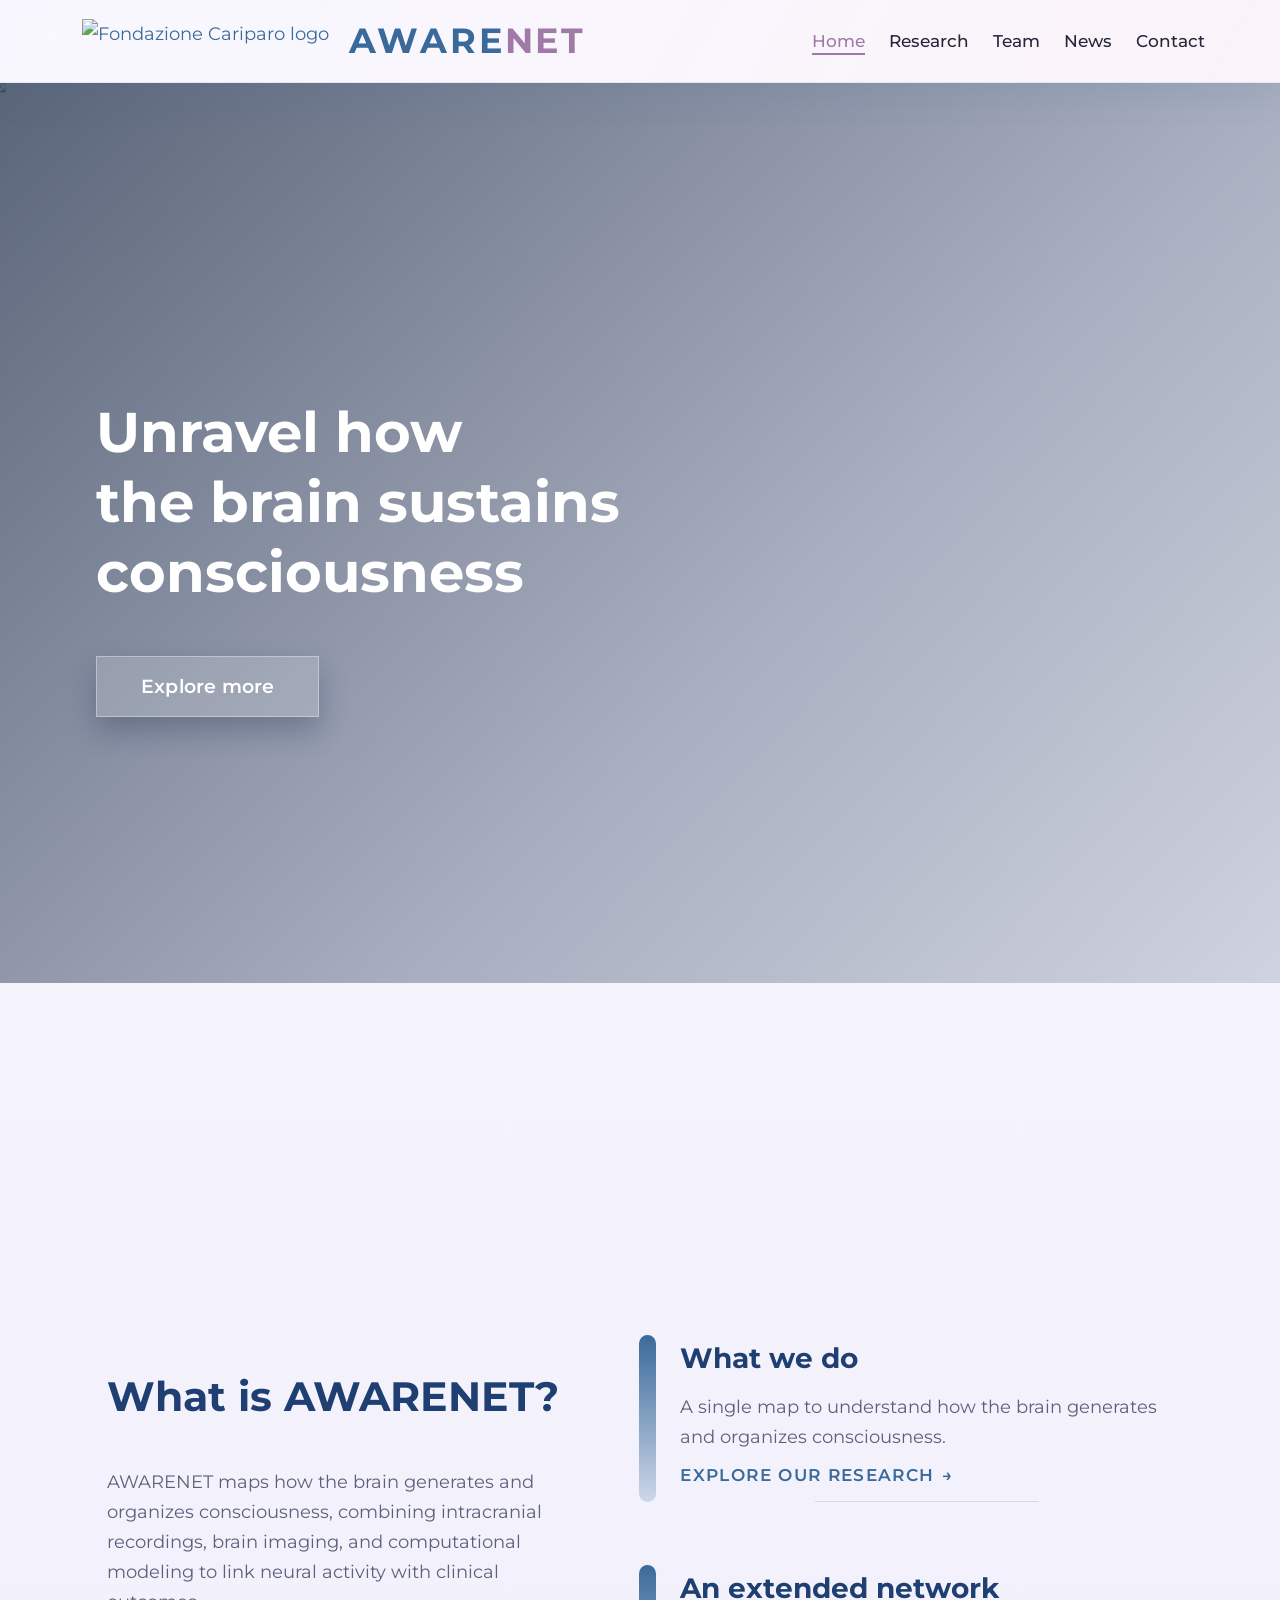
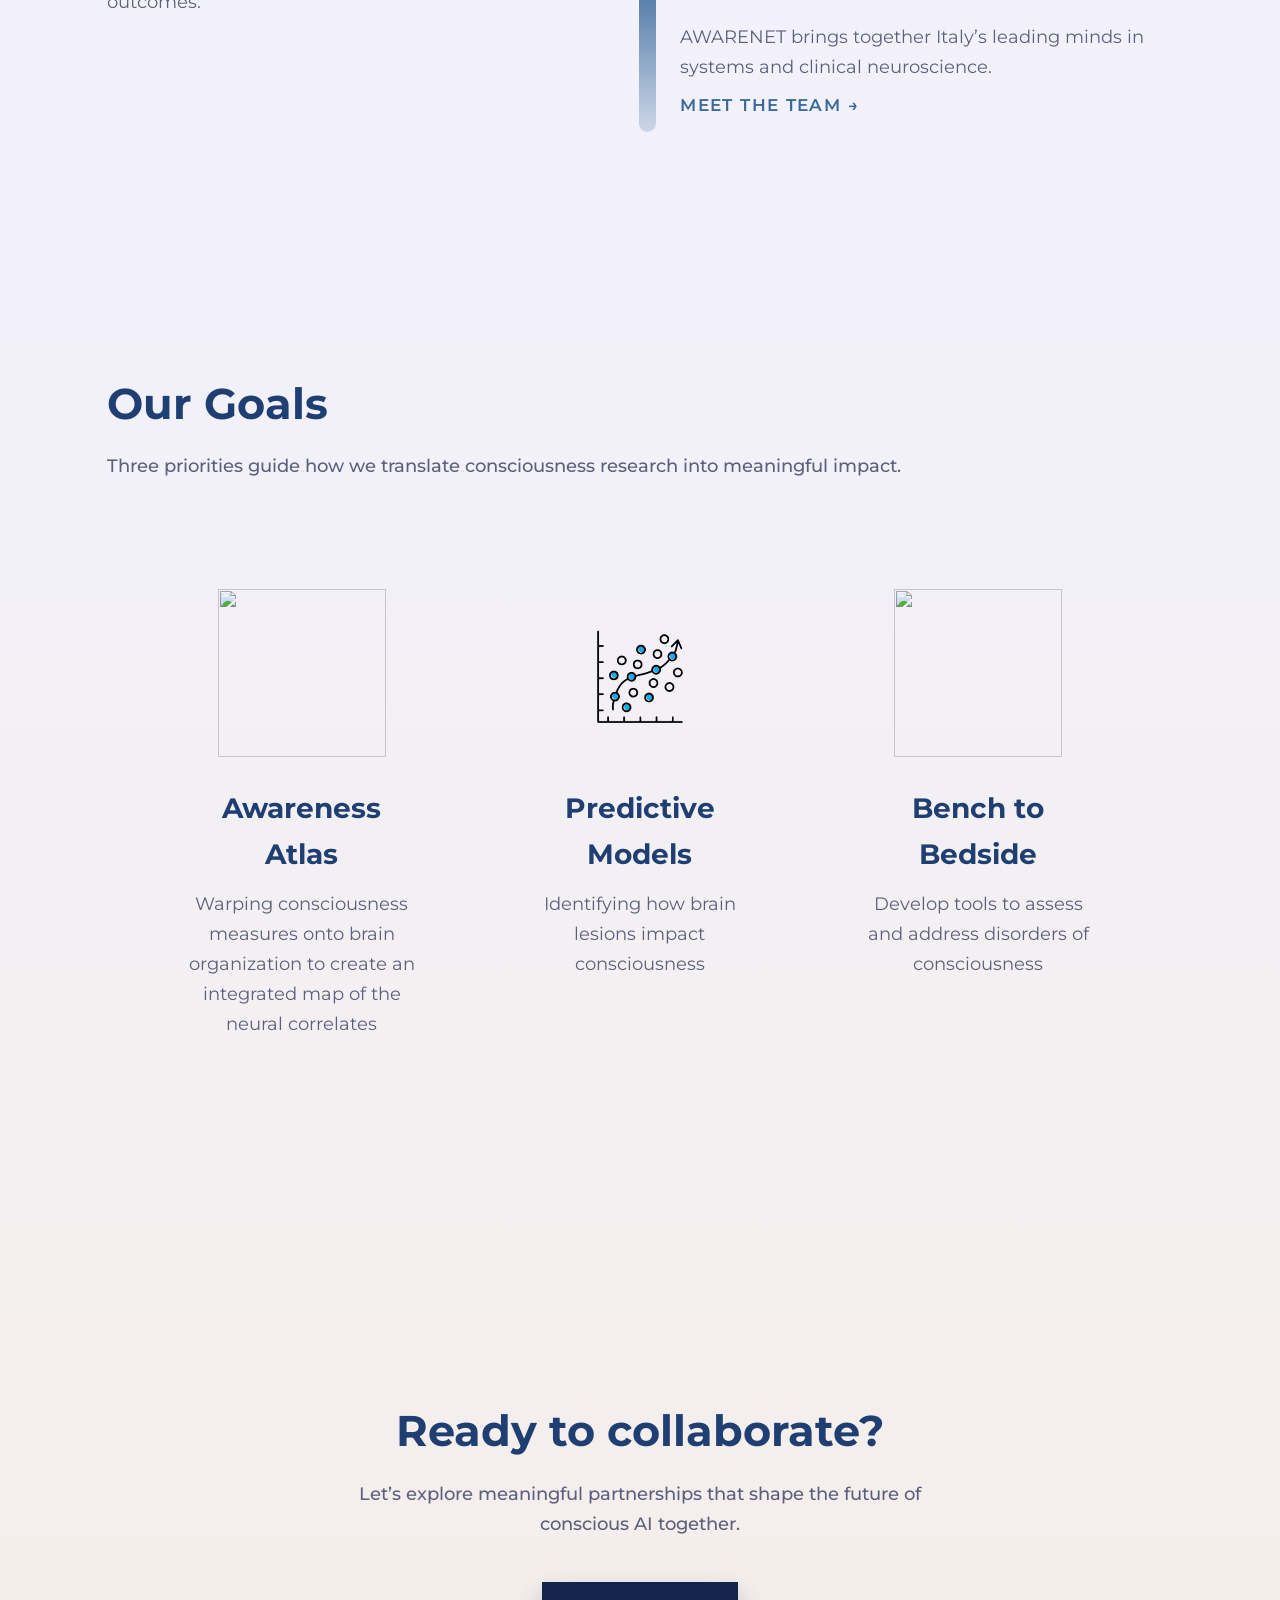
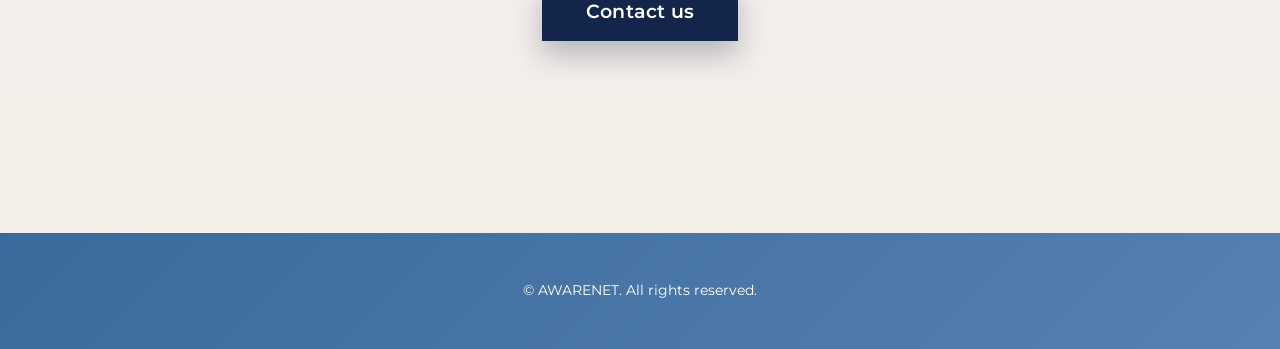
==== commit 9ecd9201: "fix" ====
--- a/index.html
+++ b/index.html
@@ -5,6 +5,7 @@
     <meta charset="UTF-8">
     <meta name="viewport" content="width=device-width, initial-scale=1.0">
     <title>AWARENET</title>
+    <link rel="icon" type="image/png" href="assets/images/favicon.png">
     <link rel="preconnect" href="https://fonts.googleapis.com">
     <link rel="preconnect" href="https://fonts.gstatic.com" crossorigin>
     <link
--- a/assets/css/styles.css
+++ b/assets/css/styles.css
@@ -398,7 +398,8 @@
     width: 100%;
     max-width: var(--layout-fluid-width);
     display: grid;
-    gap: clamp(2rem, 3vw, 3rem);
+    gap: clamp(1.25rem, 2vw, 2rem);
+    justify-items: start;
 }
 
 .section--hero .section__content {
@@ -407,7 +408,7 @@
 }
 
 .section--hero h1 {
-    font-size: clamp(2.5rem, 6vw, 4.2rem);
+    font-size: clamp(2rem, 5vw, 3.5rem);
     color: #ffffff;
     line-height: 1.25;
     margin-bottom: clamp(1rem, 2.5vw, 1.5rem);
@@ -417,16 +418,17 @@
     display: inline-flex;
     align-items: center;
     justify-content: center;
-    padding: 0.75rem 2rem;
-    border-radius: 12px;
+    padding: 0.85rem 2.75rem;
+    border-radius: 0;
     background: rgba(255, 255, 255, 0.16);
     color: #ffffff;
     font-weight: 600;
-    letter-spacing: 0.02em;
+    letter-spacing: 0.01em;
     border: 1px solid rgba(255, 255, 255, 0.35);
     box-shadow: 0 14px 28px rgba(19, 37, 75, 0.28);
     transition: transform 0.2s ease, box-shadow 0.2s ease, background-color 0.2s ease, border-color 0.2s ease;
-    margin-top: clamp(1.75rem, 4vw, 3.25rem);
+    margin-top: 0;
+    font-size: clamp(1rem, 1.9vw, 1.18rem);
 }
 
 .hero__cta:hover,
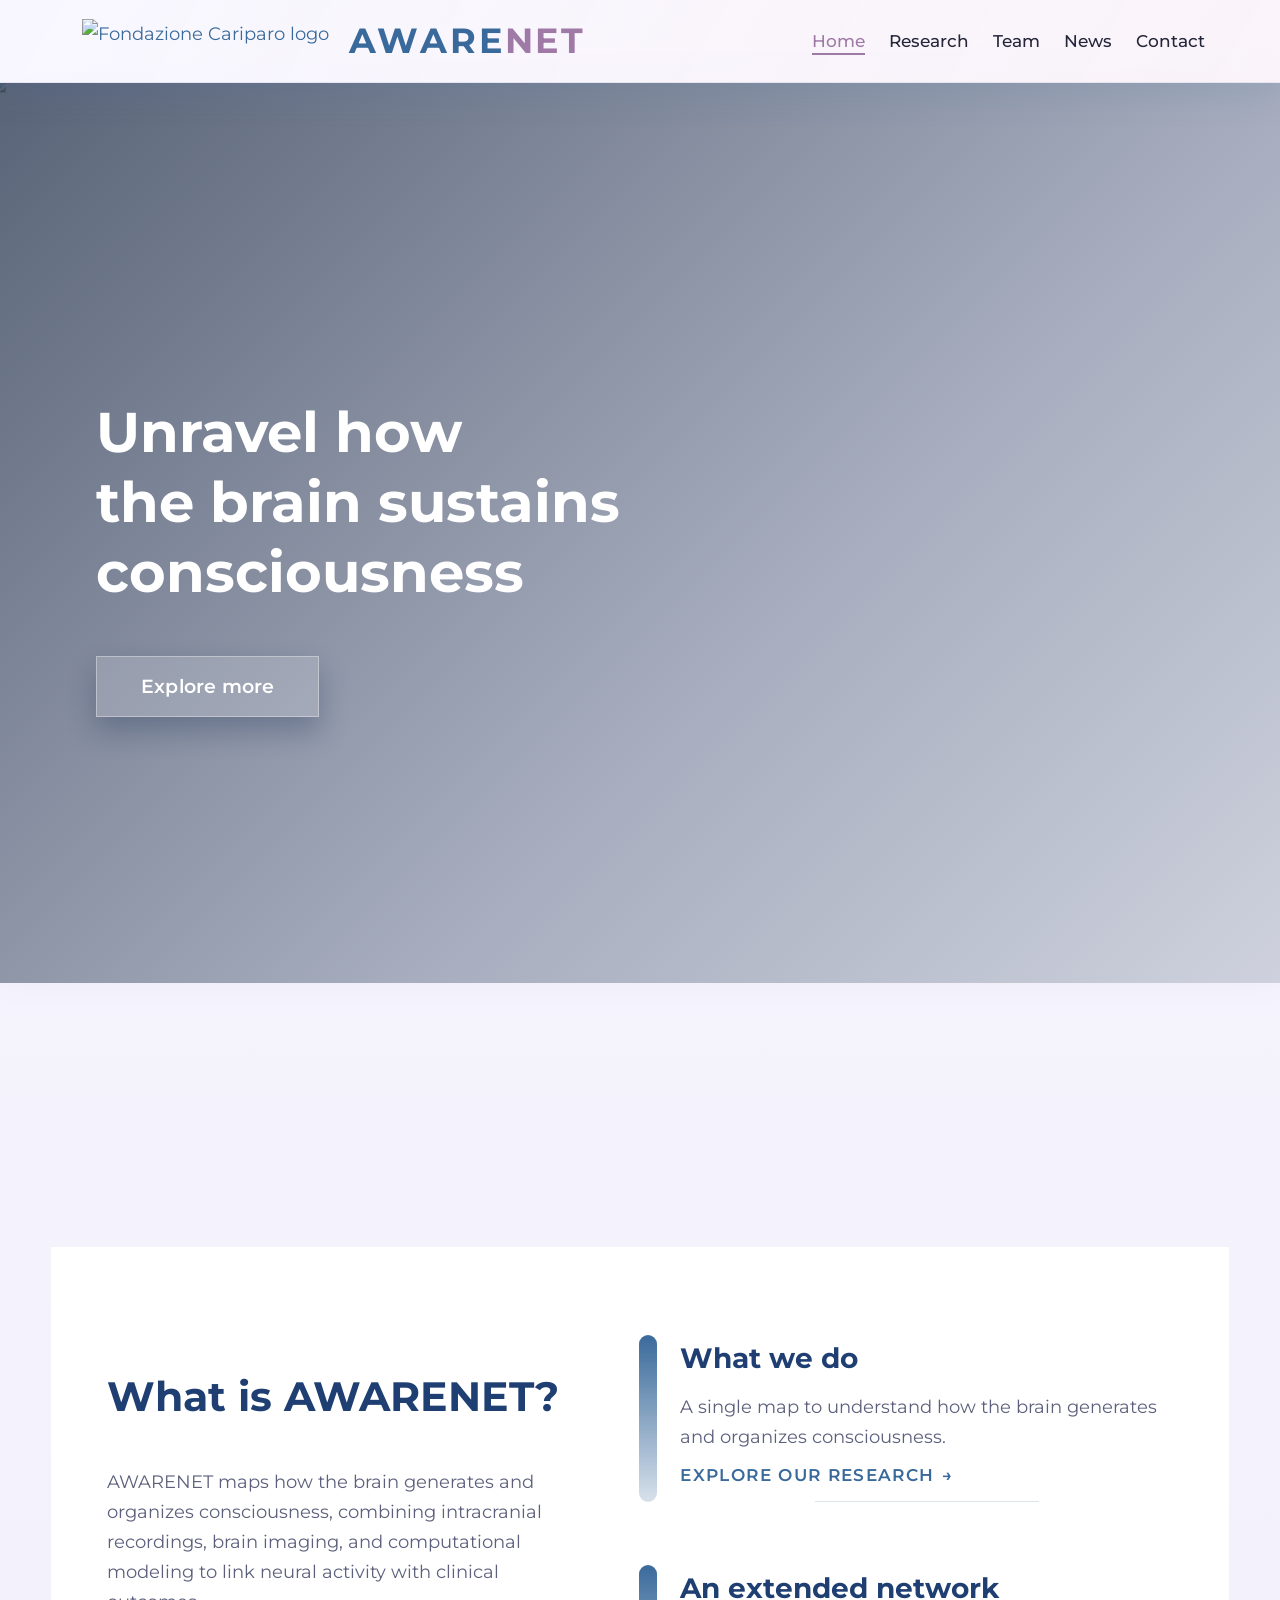
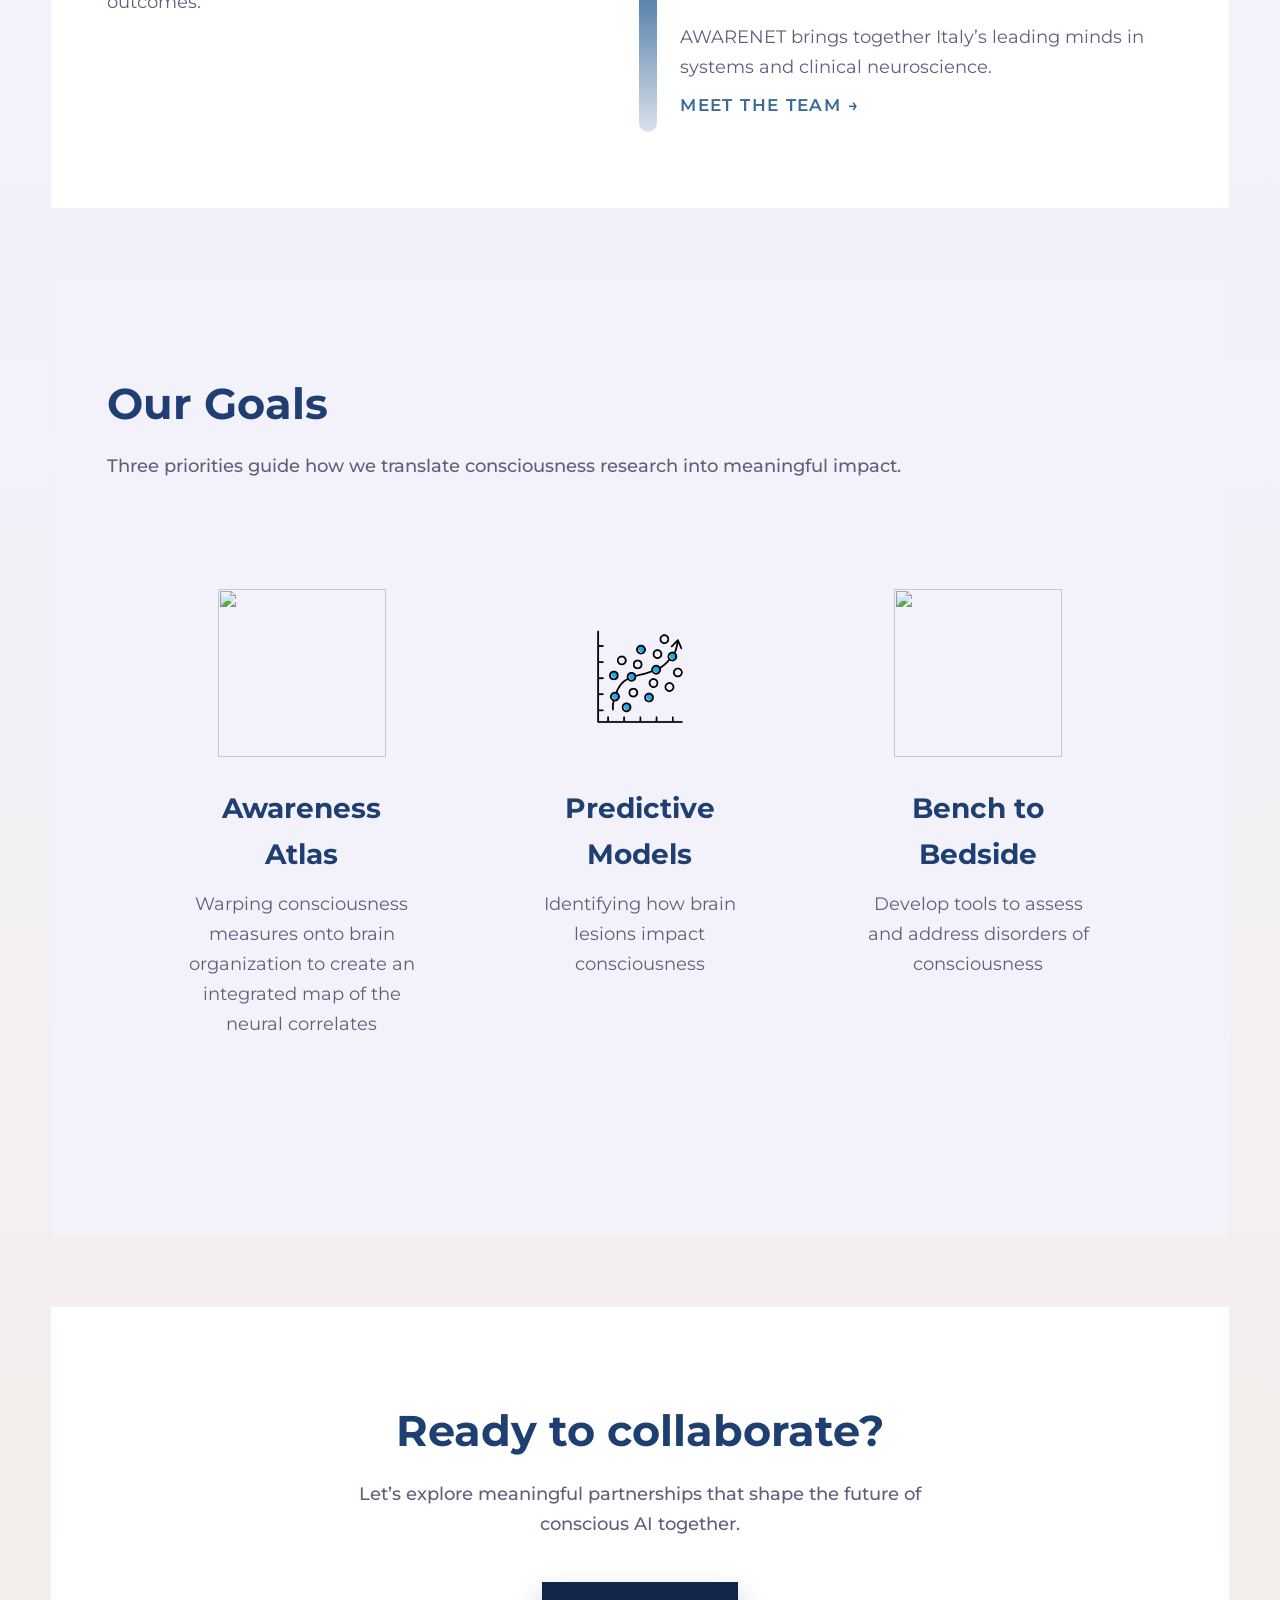
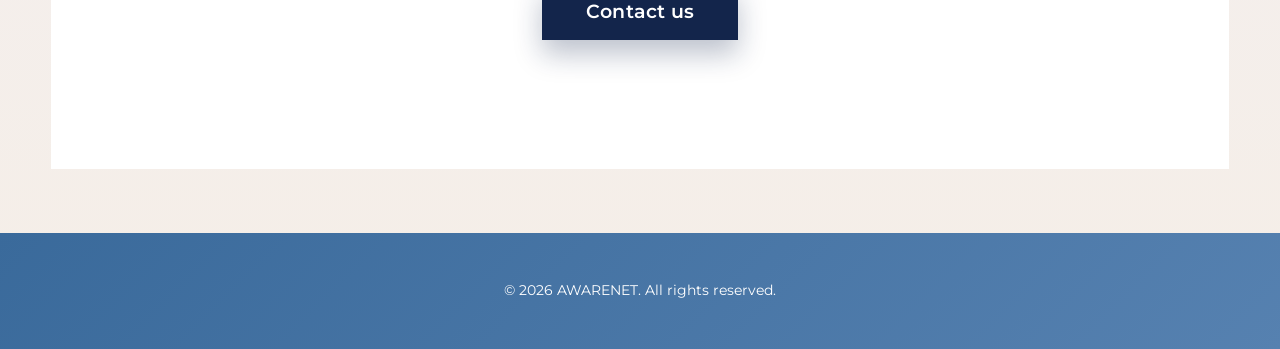
==== commit 0038cf2c: "tentative scroll" ====
--- a/index.html
+++ b/index.html
@@ -40,12 +40,12 @@
     </header>
 
     <main>
-        <section class="section section--hero" aria-labelledby="home-title">
+        <section class="section section--hero section--sticky-stack" aria-labelledby="home-title">
             <div class="hero-media" aria-hidden="true">
                 <img src="assets/images/home/brain_gif3.webp" alt="">
             </div>
             <div class="hero__inner">
-                <h1 id="home-title">Unravel how<br>the brain sustains<br>consciousness</h1>
+                <h1 id="home-title" class="reveal-on-scroll">Unravel how<br>the brain sustains<br>consciousness</h1>
                 <a class="hero__cta" href="#about-title">Explore more</a>
             </div>
             </div>
@@ -54,25 +54,26 @@
         <section class="section section--surface section--about" aria-labelledby="about-title">
             <div class="about-layout">
                 <div class="about-layout__intro" data-scroll-focus>
-                    <h2 id="about-title">What is AWARENET?</h2>
-                    <p>AWARENET maps how the brain generates and organizes consciousness, combining intracranial
+                    <h2 id="about-title" class="reveal-on-scroll">What is AWARENET?</h2>
+                    <p class="reveal-on-scroll reveal-delay-100">AWARENET maps how the brain generates and organizes
+                        consciousness, combining intracranial
                         recordings, brain imaging, and computational modeling to link neural activity with clinical
                         outcomes.</p>
                 </div>
                 <div class="about-layout__highlights" role="list">
                     <article class="about-highlight" aria-labelledby="about-research" role="listitem">
-                        <div class="about-highlight__accent" aria-hidden="true"></div>
+                        <div class="about-highlight__accent reveal-on-scroll reveal-delay-200" aria-hidden="true"></div>
                         <div class="about-highlight__content">
-                            <h3 id="about-research">What we do</h3>
+                            <h3 id="about-research" class="reveal-on-scroll reveal-delay-200">What we do</h3>
                             <p>A single map to understand how the brain generates and organizes consciousness.</p>
                             <a class="about-highlight__link" href="research.html">Explore our Research</a>
                         </div>
                     </article>
                     <article class="about-highlight about-highlight--offset" aria-labelledby="about-team"
                         role="listitem">
-                        <div class="about-highlight__accent" aria-hidden="true"></div>
+                        <div class="about-highlight__accent reveal-on-scroll reveal-delay-300" aria-hidden="true"></div>
                         <div class="about-highlight__content">
-                            <h3 id="about-team">An extended network</h3>
+                            <h3 id="about-team" class="reveal-on-scroll reveal-delay-300">An extended network</h3>
                             <p>AWARENET brings together Italy’s leading minds in systems and clinical neuroscience.</p>
                             <a class="about-highlight__link" href="team.html">Meet the Team</a>
                         </div>
@@ -83,7 +84,7 @@
 
         <section class="section section--muted section--goals" aria-labelledby="goals-title">
             <div class="section__heading">
-                <h2 id="goals-title">Our Goals</h2>
+                <h2 id="goals-title" class="reveal-on-scroll">Our Goals</h2>
                 <p class="section__lead">Three priorities guide how we translate consciousness research into meaningful
                     impact.</p>
             </div>
@@ -113,7 +114,8 @@
                             <img src="assets/images/home/goals/doctors.png" alt="" loading="lazy">
                         </div>
                         <div class="objective-card__content">
-                            <h3 id="goal-insights" class="objective-card__title">Bench to Bedside</h3>
+                            <h3 id="goal-insights" class="objective-card__title reveal-on-scroll reveal-delay-300">Bench
+                                to Bedside</h3>
                             <p class="objective-card__text">Develop tools to assess and address disorders of
                                 consciousness</p>
                         </div>
@@ -124,11 +126,11 @@
 
         <section class="section section--surface section--cta" aria-labelledby="cta-title">
             <div class="section__heading">
-                <h2 id="cta-title">Ready to collaborate?</h2>
+                <h2 id="cta-title" class="reveal-on-scroll">Ready to collaborate?</h2>
                 <p class="section__lead">Let’s explore meaningful partnerships that shape the future of conscious AI
                     together.</p>
             </div>
-            <a class="cta-button" href="contact.html">Contact us</a>
+            <a class="cta-button reveal-on-scroll reveal-delay-100" href="contact.html">Contact us</a>
         </section>
     </main>
 
--- a/assets/css/styles.css
+++ b/assets/css/styles.css
@@ -346,10 +346,16 @@
 
 .section--surface {
     padding: clamp(4rem, 10vw, 5.5rem) var(--layout-section-padding);
+    background-color: var(--color-surface);
+    position: relative;
+    z-index: 10;
 }
 
 .section--muted {
     padding: clamp(4rem, 10vw, 5.5rem) var(--layout-section-padding);
+    background-color: var(--color-background);
+    position: relative;
+    z-index: 10;
 }
 
 
@@ -2390,14 +2396,15 @@
 
 .research-hero__content h1 {
     margin: 0;
-    font-size: clamp(3rem, 6vw, 4.5rem);
-    line-height: 1.15;
+    font-size: clamp(2rem, 5vw, 3.5rem);
+    line-height: 1.25;
     color: #1b2c4d;
+    text-wrap: balance;
 }
 
 .research-hero__image {
     width: 100%;
-    max-width: 800px;
+    max-width: 1000px;
     /* Increased from 600px */
     height: auto;
     object-fit: contain;
@@ -2413,7 +2420,7 @@
 
 .research-hero__content {
     display: grid;
-    grid-template-columns: 1.8fr 1.2fr;
+    grid-template-columns: 1fr 1fr;
     gap: 4rem;
     align-items: center;
     max-width: var(--layout-max-width);
@@ -2788,4 +2795,64 @@
     .toast {
         transition: none;
     }
+}
+
+/* Neuralink-style Sticky Stack & Reveal */
+.section--sticky-stack {
+    position: sticky;
+    top: 0;
+    min-height: 100vh;
+    width: 100%;
+    z-index: 1;
+    box-shadow: 0 -20px 50px rgba(0, 0, 0, 0.08);
+    background: var(--color-background);
+    /* Ensure changing background colors per section works for stacking */
+}
+
+/* Specific background overrides per section to ensure opacity */
+.section--hero.section--sticky-stack {
+    /* Hero usually has its own background/image, stick with that */
+    z-index: 1;
+}
+
+.section--about.section--sticky-stack {
+    background: var(--color-surface);
+    /* Example, check existing styles */
+    z-index: 2;
+}
+
+.section--goals.section--sticky-stack {
+    background: var(--color-background);
+    z-index: 3;
+}
+
+.section--cta.section--sticky-stack {
+    background: var(--color-surface);
+    z-index: 4;
+}
+
+/* Reveal Animations */
+.reveal-on-scroll {
+    opacity: 0;
+    transform: translateY(40px);
+    transition: opacity 0.8s cubic-bezier(0.16, 1, 0.3, 1), transform 0.8s cubic-bezier(0.16, 1, 0.3, 1);
+    will-change: opacity, transform;
+}
+
+.reveal-on-scroll.is-visible {
+    opacity: 1;
+    transform: translateY(0);
+}
+
+/* Delay modifiers */
+.reveal-delay-100 {
+    transition-delay: 0.1s;
+}
+
+.reveal-delay-200 {
+    transition-delay: 0.2s;
+}
+
+.reveal-delay-300 {
+    transition-delay: 0.3s;
 }
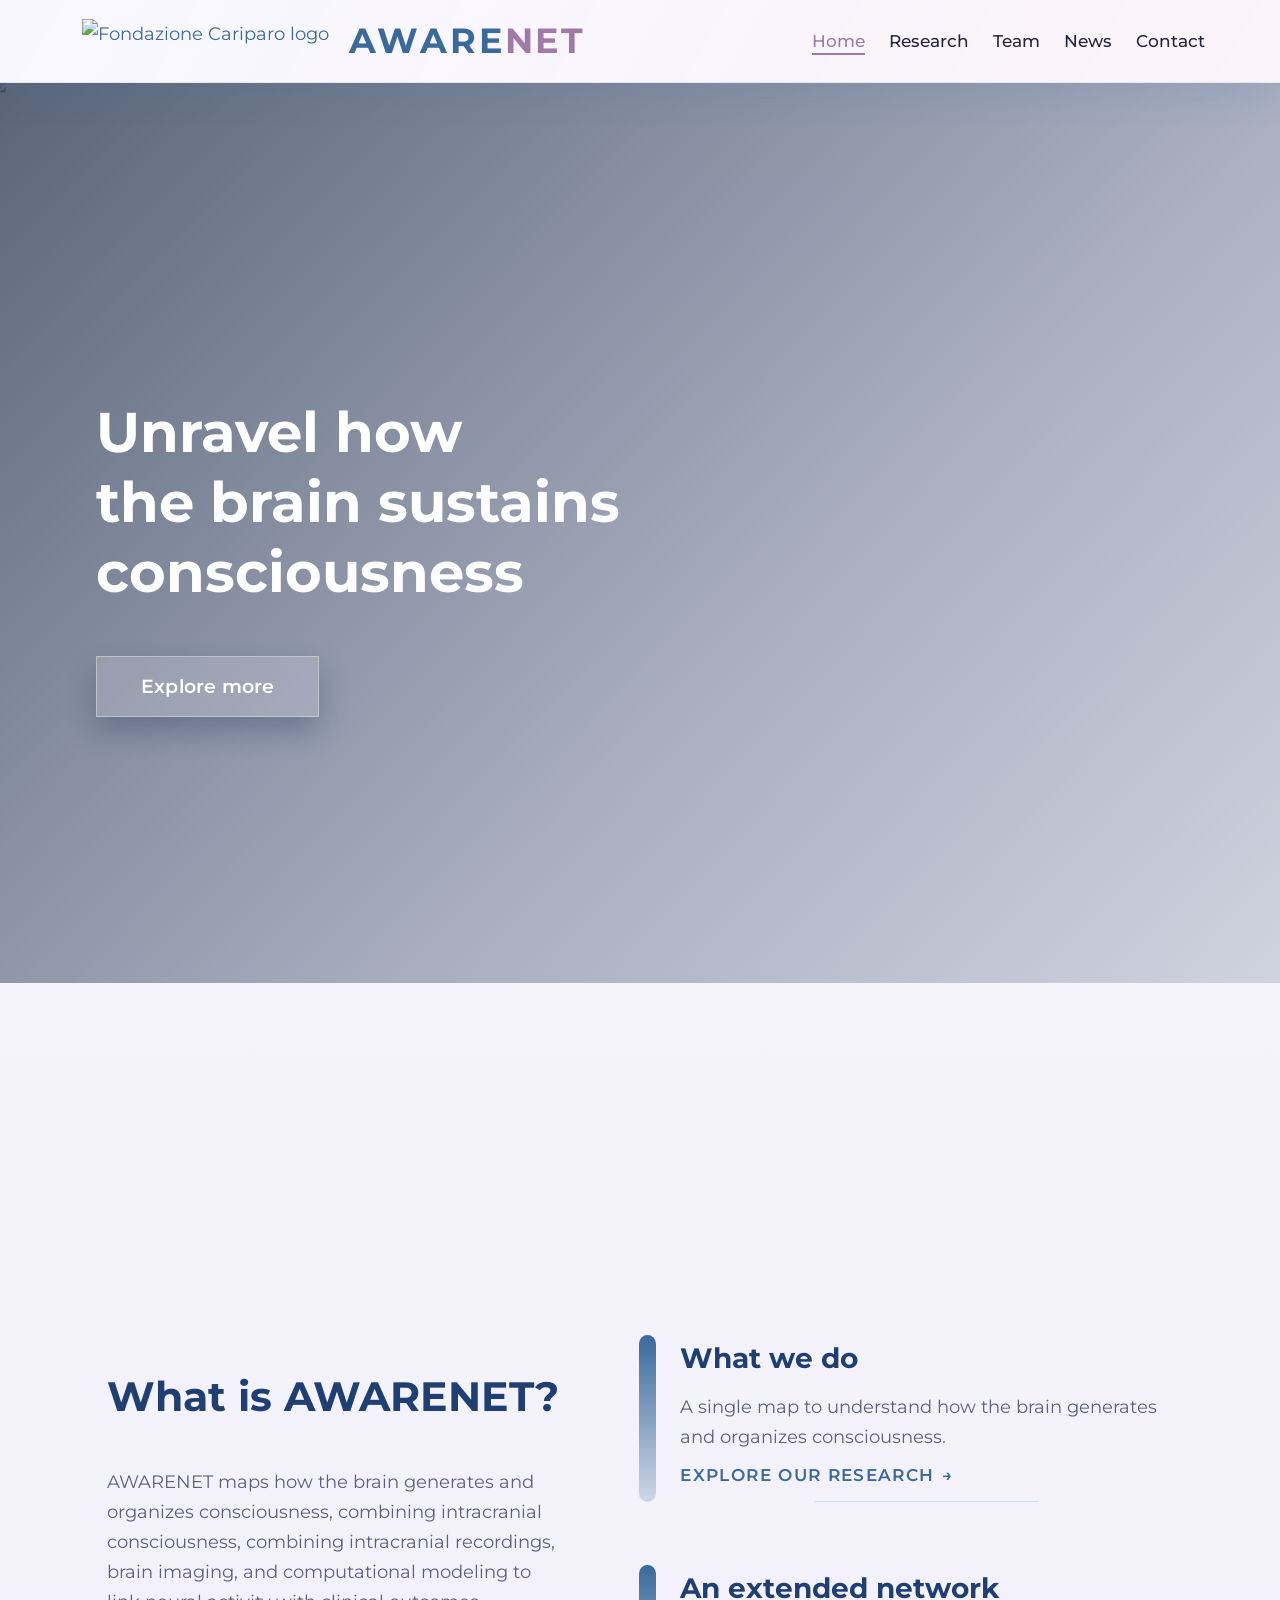
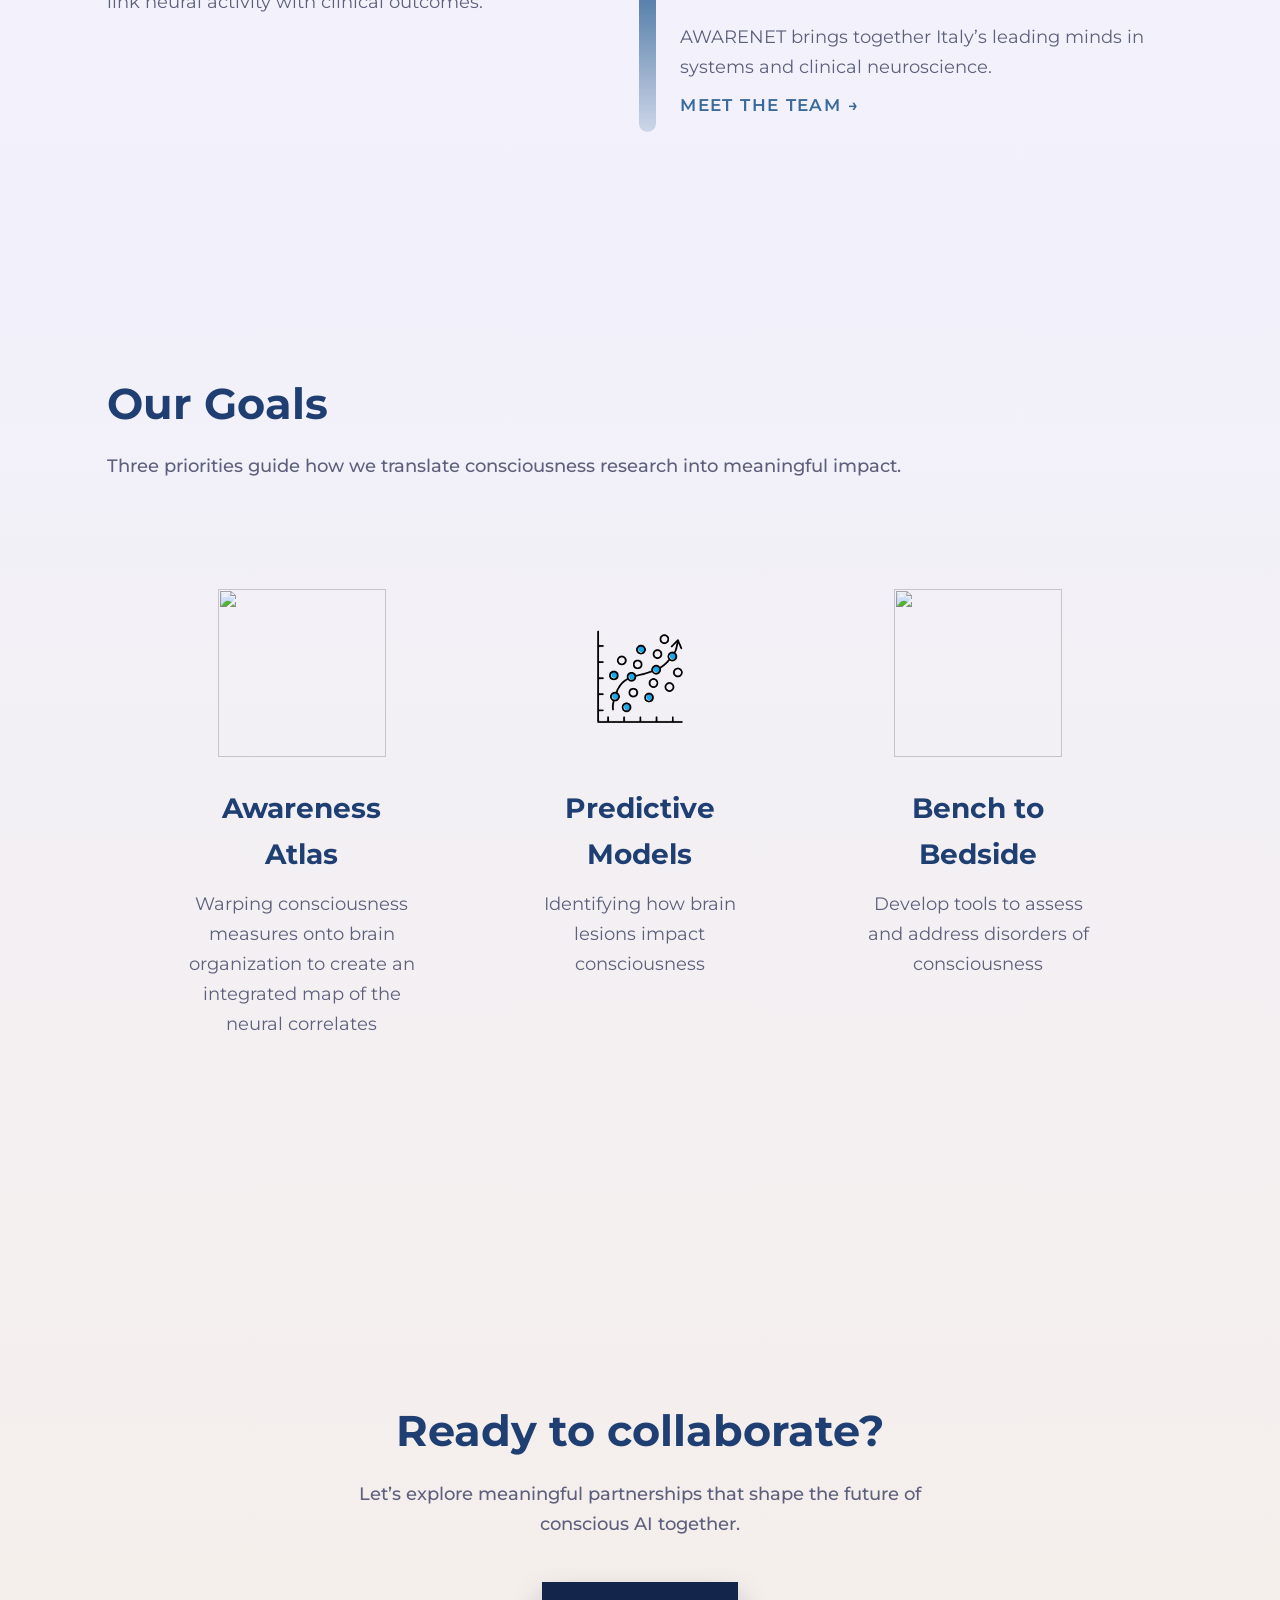
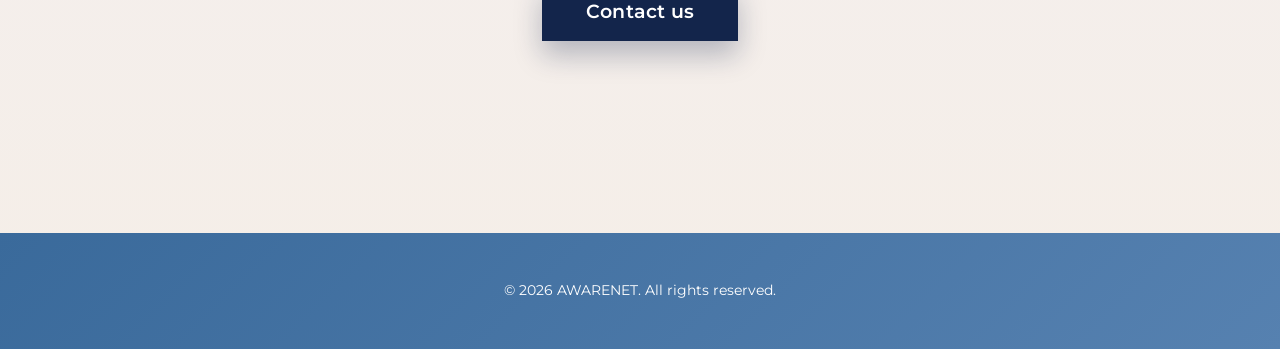
==== commit 4afec00c: "home page" ====
--- a/index.html
+++ b/index.html
@@ -40,12 +40,12 @@
     </header>
 
     <main>
-        <section class="section section--hero section--sticky-stack" aria-labelledby="home-title">
+        <section class="section section--hero" aria-labelledby="home-title">
             <div class="hero-media" aria-hidden="true">
                 <img src="assets/images/home/brain_gif3.webp" alt="">
             </div>
             <div class="hero__inner">
-                <h1 id="home-title" class="reveal-on-scroll">Unravel how<br>the brain sustains<br>consciousness</h1>
+                <h1 id="home-title">Unravel how<br>the brain sustains<br>consciousness</h1>
                 <a class="hero__cta" href="#about-title">Explore more</a>
             </div>
             </div>
@@ -54,26 +54,26 @@
         <section class="section section--surface section--about" aria-labelledby="about-title">
             <div class="about-layout">
                 <div class="about-layout__intro" data-scroll-focus>
-                    <h2 id="about-title" class="reveal-on-scroll">What is AWARENET?</h2>
-                    <p class="reveal-on-scroll reveal-delay-100">AWARENET maps how the brain generates and organizes
+                    <h2 id="about-title">What is AWARENET?</h2>
+                    <p>AWARENET maps how the brain generates and organizes consciousness, combining intracranial
                         consciousness, combining intracranial
                         recordings, brain imaging, and computational modeling to link neural activity with clinical
                         outcomes.</p>
                 </div>
                 <div class="about-layout__highlights" role="list">
                     <article class="about-highlight" aria-labelledby="about-research" role="listitem">
-                        <div class="about-highlight__accent reveal-on-scroll reveal-delay-200" aria-hidden="true"></div>
+                        <div class="about-highlight__accent" aria-hidden="true"></div>
                         <div class="about-highlight__content">
-                            <h3 id="about-research" class="reveal-on-scroll reveal-delay-200">What we do</h3>
+                            <h3 id="about-research">What we do</h3>
                             <p>A single map to understand how the brain generates and organizes consciousness.</p>
                             <a class="about-highlight__link" href="research.html">Explore our Research</a>
                         </div>
                     </article>
                     <article class="about-highlight about-highlight--offset" aria-labelledby="about-team"
                         role="listitem">
-                        <div class="about-highlight__accent reveal-on-scroll reveal-delay-300" aria-hidden="true"></div>
+                        <div class="about-highlight__accent" aria-hidden="true"></div>
                         <div class="about-highlight__content">
-                            <h3 id="about-team" class="reveal-on-scroll reveal-delay-300">An extended network</h3>
+                            <h3 id="about-team">An extended network</h3>
                             <p>AWARENET brings together Italy’s leading minds in systems and clinical neuroscience.</p>
                             <a class="about-highlight__link" href="team.html">Meet the Team</a>
                         </div>
@@ -84,7 +84,7 @@
 
         <section class="section section--muted section--goals" aria-labelledby="goals-title">
             <div class="section__heading">
-                <h2 id="goals-title" class="reveal-on-scroll">Our Goals</h2>
+                <h2 id="goals-title">Our Goals</h2>
                 <p class="section__lead">Three priorities guide how we translate consciousness research into meaningful
                     impact.</p>
             </div>
@@ -114,8 +114,7 @@
                             <img src="assets/images/home/goals/doctors.png" alt="" loading="lazy">
                         </div>
                         <div class="objective-card__content">
-                            <h3 id="goal-insights" class="objective-card__title reveal-on-scroll reveal-delay-300">Bench
-                                to Bedside</h3>
+                            <h3 id="goal-insights" class="objective-card__title">Bench to Bedside</h3>
                             <p class="objective-card__text">Develop tools to assess and address disorders of
                                 consciousness</p>
                         </div>
@@ -126,11 +125,11 @@
 
         <section class="section section--surface section--cta" aria-labelledby="cta-title">
             <div class="section__heading">
-                <h2 id="cta-title" class="reveal-on-scroll">Ready to collaborate?</h2>
+                <h2 id="cta-title">Ready to collaborate?</h2>
                 <p class="section__lead">Let’s explore meaningful partnerships that shape the future of conscious AI
                     together.</p>
             </div>
-            <a class="cta-button reveal-on-scroll reveal-delay-100" href="contact.html">Contact us</a>
+            <a class="cta-button" href="contact.html">Contact us</a>
         </section>
     </main>
 
--- a/assets/css/styles.css
+++ b/assets/css/styles.css
@@ -346,16 +346,10 @@
 
 .section--surface {
     padding: clamp(4rem, 10vw, 5.5rem) var(--layout-section-padding);
-    background-color: var(--color-surface);
-    position: relative;
-    z-index: 10;
 }
 
 .section--muted {
     padding: clamp(4rem, 10vw, 5.5rem) var(--layout-section-padding);
-    background-color: var(--color-background);
-    position: relative;
-    z-index: 10;
 }
 
 
@@ -2797,62 +2791,55 @@
     }
 }
 
-/* Neuralink-style Sticky Stack & Reveal */
-.section--sticky-stack {
-    position: sticky;
-    top: 0;
-    min-height: 100vh;
+/* Event Detail Improvements */
+.event-meta-grid {
+    display: grid;
+    grid-template-columns: repeat(auto-fit, minmax(200px, 1fr));
+    gap: 1.5rem;
+    background: rgba(245, 246, 255, 0.5);
+    border: 1px solid var(--surface-border);
+    padding: 1.5rem;
+    margin-bottom: 2rem;
+    border-radius: 0;
+}
+
+.event-meta-item {
+    display: flex;
+    flex-direction: column;
+    gap: 0.5rem;
+}
+
+.event-meta-label {
+    font-size: 0.85rem;
+    text-transform: uppercase;
+    letter-spacing: 0.05em;
+    color: var(--color-muted);
+    font-weight: 600;
+}
+
+.event-meta-value {
+    font-size: 1.05rem;
+    color: var(--color-heading);
+    font-weight: 500;
+}
+
+.event-map-container {
     width: 100%;
-    z-index: 1;
-    box-shadow: 0 -20px 50px rgba(0, 0, 0, 0.08);
-    background: var(--color-background);
-    /* Ensure changing background colors per section works for stacking */
-}
-
-/* Specific background overrides per section to ensure opacity */
-.section--hero.section--sticky-stack {
-    /* Hero usually has its own background/image, stick with that */
-    z-index: 1;
-}
-
-.section--about.section--sticky-stack {
-    background: var(--color-surface);
-    /* Example, check existing styles */
-    z-index: 2;
-}
-
-.section--goals.section--sticky-stack {
-    background: var(--color-background);
-    z-index: 3;
-}
-
-.section--cta.section--sticky-stack {
-    background: var(--color-surface);
-    z-index: 4;
-}
-
-/* Reveal Animations */
-.reveal-on-scroll {
-    opacity: 0;
-    transform: translateY(40px);
-    transition: opacity 0.8s cubic-bezier(0.16, 1, 0.3, 1), transform 0.8s cubic-bezier(0.16, 1, 0.3, 1);
-    will-change: opacity, transform;
-}
-
-.reveal-on-scroll.is-visible {
-    opacity: 1;
-    transform: translateY(0);
-}
-
-/* Delay modifiers */
-.reveal-delay-100 {
-    transition-delay: 0.1s;
-}
-
-.reveal-delay-200 {
-    transition-delay: 0.2s;
-}
-
-.reveal-delay-300 {
-    transition-delay: 0.3s;
+    aspect-ratio: 16 / 9;
+    max-height: 450px;
+    margin: 2rem 0;
+    border-radius: 0;
+    overflow: hidden;
+    box-shadow: var(--shadow-sm);
+    background: var(--card-fill);
+}
+
+.event-address {
+    font-style: normal;
+    line-height: 1.6;
+    color: var(--color-text);
+}
+
+.section__content--full {
+    max-width: 100%;
 }
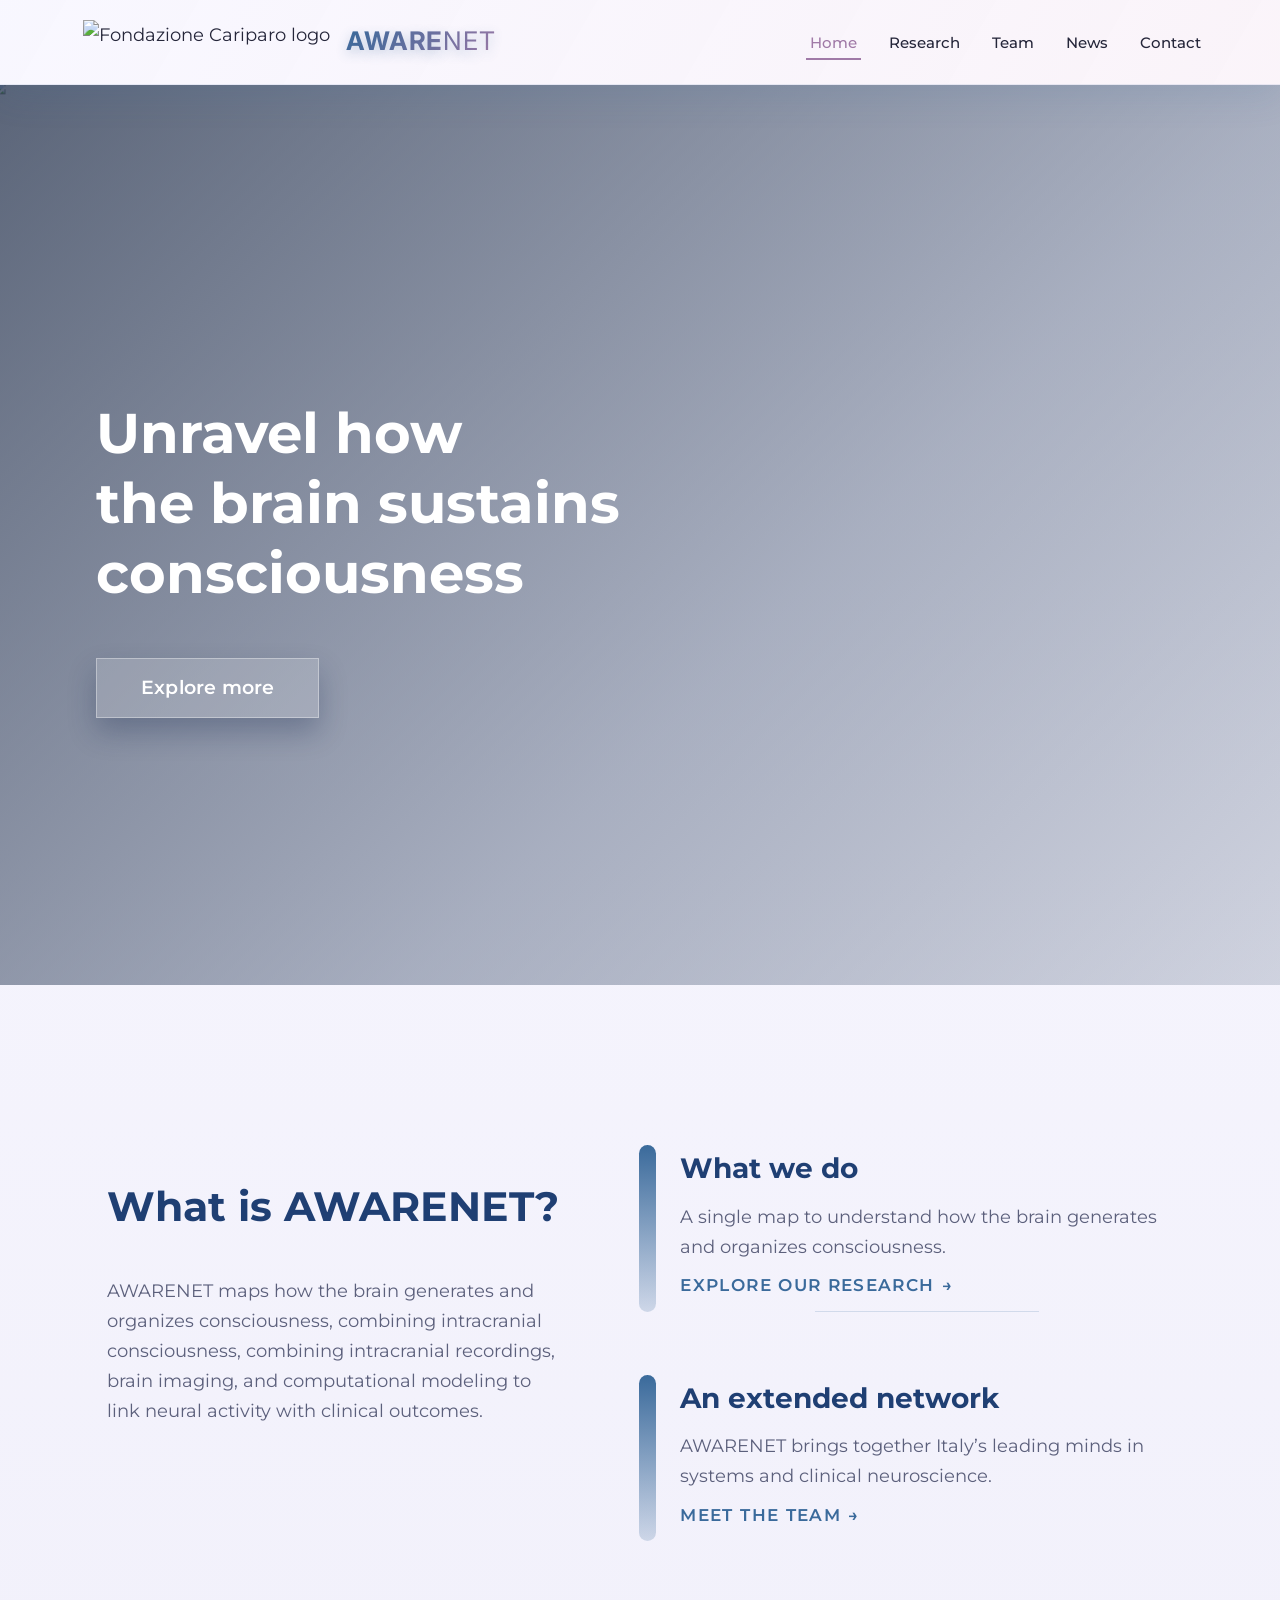
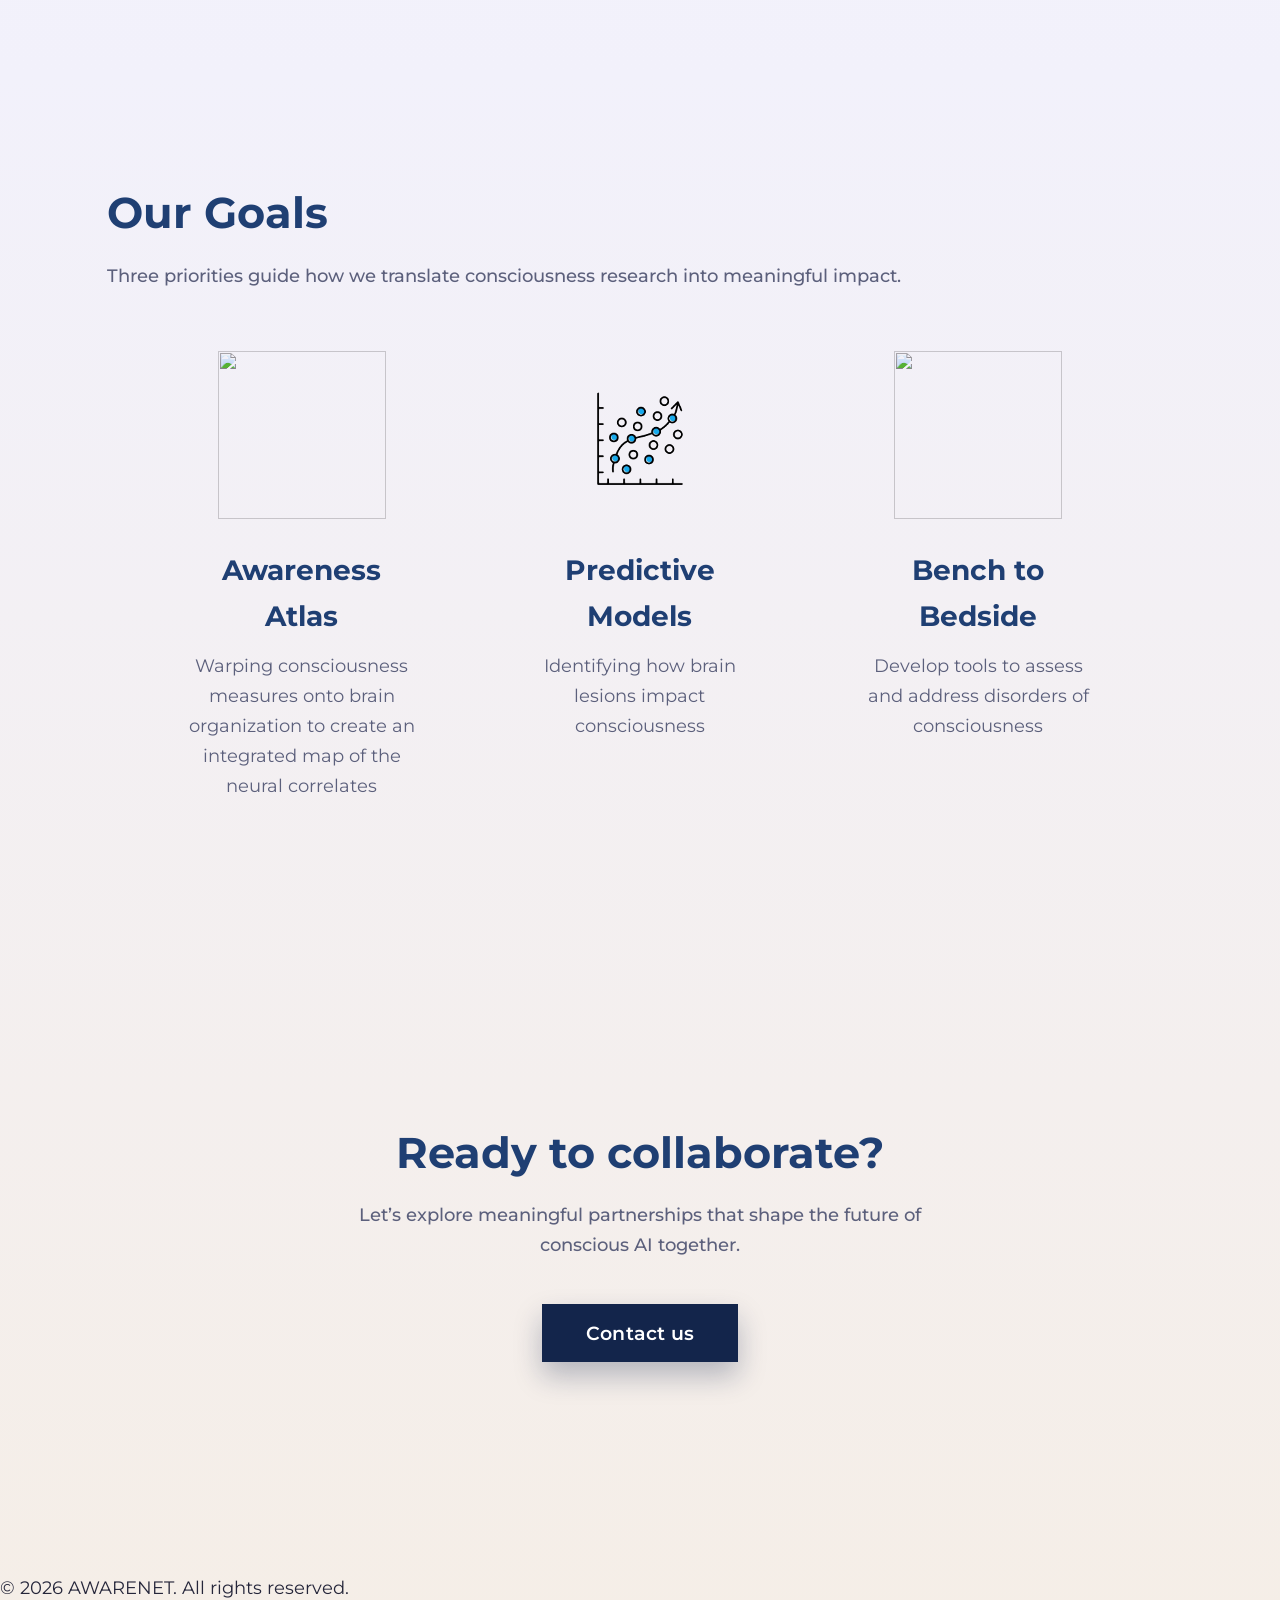
==== commit 3bb5ecd3: "new organization" ====
--- a/index.html
+++ b/index.html
@@ -17,27 +17,7 @@
 </head>
 
 <body class="theme-horizon">
-    <header class="site-header">
-        <nav class="navbar">
-            <a class="navbar__brand" href="index.html" aria-label="AWARENET">
-                <span class="navbar__logos">
-                    <img class="navbar__partner" src="assets/images/team/uni_icons/cariparo.png"
-                        alt="Fondazione Cariparo logo">
-                </span>
-                <span class="navbar__identity">
-                    <span class="navbar__title">AWARE<span class="navbar__title--accent">NET</span></span>
-                </span>
-            </a>
-            <button class="navbar__toggle" aria-expanded="false" aria-controls="primary-navigation">☰</button>
-            <ul id="primary-navigation" class="navbar__menu">
-                <li class="navbar__item"><a href="index.html" class="navbar__link navbar__link--active">Home</a></li>
-                <li class="navbar__item"><a href="research.html" class="navbar__link">Research</a></li>
-                <li class="navbar__item"><a href="team.html" class="navbar__link">Team</a></li>
-                <li class="navbar__item"><a href="news.html" class="navbar__link">News</a></li>
-                <li class="navbar__item"><a href="contact.html" class="navbar__link">Contact</a></li>
-            </ul>
-        </nav>
-    </header>
+    <site-header base-path="." active-page="home"></site-header>
 
     <main>
         <section class="section section--hero" aria-labelledby="home-title">
@@ -66,7 +46,7 @@
                         <div class="about-highlight__content">
                             <h3 id="about-research">What we do</h3>
                             <p>A single map to understand how the brain generates and organizes consciousness.</p>
-                            <a class="about-highlight__link" href="research.html">Explore our Research</a>
+                            <a class="about-highlight__link" href="pages/research.html">Explore our Research</a>
                         </div>
                     </article>
                     <article class="about-highlight about-highlight--offset" aria-labelledby="about-team"
@@ -75,7 +55,7 @@
                         <div class="about-highlight__content">
                             <h3 id="about-team">An extended network</h3>
                             <p>AWARENET brings together Italy’s leading minds in systems and clinical neuroscience.</p>
-                            <a class="about-highlight__link" href="team.html">Meet the Team</a>
+                            <a class="about-highlight__link" href="pages/team.html">Meet the Team</a>
                         </div>
                     </article>
                 </div>
@@ -129,14 +109,14 @@
                 <p class="section__lead">Let’s explore meaningful partnerships that shape the future of conscious AI
                     together.</p>
             </div>
-            <a class="cta-button" href="contact.html">Contact us</a>
+            <a class="cta-button" href="pages/contact.html">Contact us</a>
         </section>
     </main>
 
-    <footer class="site-footer">
-        <p>&copy; <span id="current-year"></span> AWARENET. All rights reserved.</p>
-    </footer>
+    <site-footer></site-footer>
 
+    <script src="assets/js/components/Header.js" type="module"></script>
+    <script src="assets/js/components/Footer.js" type="module"></script>
     <script src="assets/js/main.js"></script>
 </body>
 
--- a/assets/css/styles.css
+++ b/assets/css/styles.css
@@ -1,328 +1,6 @@
-html {
-    scroll-behavior: smooth;
-}
-
-:root {
-    --color-primary: #3e5d96;
-    --color-secondary: #9a7ab8;
-    --color-background: #f6f3fb;
-    --color-surface: #ffffff;
-    --color-text: #25263a;
-    --color-muted: #5f5b78;
-    --color-accent: #dacde9;
-    --font-family: 'Montserrat';
-    --shadow-sm: 0 4px 14px rgba(62, 93, 150, 0.14);
-    --hero-figure-image: none;
-    --workflow-figure-image: none;
-    --header-offset: 5rem;
-    --gradient-background: linear-gradient(180deg, #f9f6ff 0%, #f4eff8 55%, #f6f1ec 100%);
-    --gradient-header: linear-gradient(120deg, rgba(248, 247, 255, 0.96) 0%, rgba(250, 243, 249, 0.92) 100%);
-    --gradient-crest: linear-gradient(135deg, #3e5d96 0%, #9a7ab8 100%);
-    --gradient-button: linear-gradient(135deg, #9a7ab8, #7f8ec4);
-    --gradient-button-secondary: linear-gradient(135deg, #3e5d96, #5f78bc);
-    --gradient-footer: linear-gradient(135deg, #3e5d96, #5f78bc);
-    --glass-border: rgba(62, 93, 150, 0.1);
-    --card-fill: rgba(62, 93, 150, 0.08);
-    --card-border: rgba(154, 122, 184, 0.22);
-    --surface-border: rgba(62, 93, 150, 0.14);
-    --focus-outline: rgba(154, 122, 184, 0.36);
-    --button-hover-shadow: 0 10px 24px rgba(154, 122, 184, 0.28);
-    --header-shadow: 0 12px 35px rgba(62, 93, 150, 0.12);
-    --crest-shadow: rgba(62, 93, 150, 0.32);
-    --hero-overlay: linear-gradient(135deg, rgba(35, 44, 73, 0.78) 0%, rgba(49, 59, 92, 0.42) 60%, rgba(78, 90, 122, 0.26) 100%);
-    --color-title-strong: #324d88;
-    --color-heading: #1f3f73;
-    --color-year-date: #2a1f5a;
-    --layout-max-width: 1200px;
-    --layout-fluid-width: min(92vw, var(--layout-max-width));
-    --layout-section-padding: clamp(1.5rem, 5vw, 3.5rem);
-    --font-size-body: clamp(1.02rem, 0.96rem + 0.22vw, 1.18rem);
-    --workflow-figure-max-width: 840px;
-    --workflow-illustration-max-width: 1080px;
-}
-
-@media (min-width: 1360px) {
-    :root {
-        --layout-max-width: 1320px;
-        --layout-fluid-width: min(90vw, var(--layout-max-width));
-    }
-}
-
-@media (min-width: 1600px) {
-    :root {
-        --layout-max-width: 1420px;
-        --layout-fluid-width: min(88vw, var(--layout-max-width));
-    }
-}
-
-@media (min-width: 1920px) {
-    :root {
-        --layout-max-width: 1520px;
-        --layout-fluid-width: min(85vw, var(--layout-max-width));
-    }
-}
-
-body.theme-dawn {
-    --color-primary: #3e5d96;
-    --color-secondary: #9a7ab8;
-    --color-muted: #5f5b78;
-    --color-background: #f6f3fb;
-    --color-accent: #dacde9;
-    --shadow-sm: 0 4px 14px rgba(62, 93, 150, 0.14);
-    --gradient-background: linear-gradient(180deg, #f9f6ff 0%, #f4eff8 55%, #f6f1ec 100%);
-    --gradient-header: linear-gradient(120deg, rgba(248, 247, 255, 0.96) 0%, rgba(250, 243, 249, 0.92) 100%);
-    --gradient-crest: linear-gradient(135deg, #3e5d96 0%, #9a7ab8 100%);
-    --gradient-button: linear-gradient(135deg, #9a7ab8, #7f8ec4);
-    --gradient-button-secondary: linear-gradient(135deg, #3e5d96, #5f78bc);
-    --gradient-footer: linear-gradient(135deg, #3e5d96, #5f78bc);
-    --glass-border: rgba(62, 93, 150, 0.1);
-    --card-fill: rgba(62, 93, 150, 0.08);
-    --card-border: rgba(154, 122, 184, 0.22);
-    --surface-border: rgba(62, 93, 150, 0.14);
-    --focus-outline: rgba(154, 122, 184, 0.36);
-    --button-hover-shadow: 0 10px 24px rgba(154, 122, 184, 0.28);
-    --header-shadow: 0 12px 35px rgba(62, 93, 150, 0.12);
-    --crest-shadow: rgba(62, 93, 150, 0.32);
-    --hero-overlay: linear-gradient(135deg, rgba(35, 44, 73, 0.78) 0%, rgba(49, 59, 92, 0.42) 60%, rgba(78, 90, 122, 0.26) 100%);
-    --color-title-strong: #324d88;
-    --color-heading: #1f3f73;
-    --color-year-date: #2a1f5a;
-}
-
-body.theme-horizon {
-    --color-primary: #3a6a9b;
-    --color-secondary: #a07aa7;
-    --color-muted: #5c607c;
-    --color-background: #f3f2fa;
-    --color-accent: #d7cade;
-    --shadow-sm: 0 4px 14px rgba(58, 104, 153, 0.14);
-    --gradient-background: linear-gradient(180deg, #f8f7ff 0%, #f2f1fb 52%, #f5eee7 100%);
-    --gradient-header: linear-gradient(120deg, rgba(248, 247, 255, 0.96) 0%, rgba(250, 243, 249, 0.92) 100%);
-    --gradient-crest: linear-gradient(135deg, #3a6a9b 0%, #a07aa7 100%);
-    --gradient-button: linear-gradient(135deg, #a07aa7, #7f90b8);
-    --gradient-button-secondary: linear-gradient(135deg, #3a6a9b, #5681b0);
-    --gradient-footer: linear-gradient(135deg, #3a6a9b, #5681b0);
-    --glass-border: rgba(58, 104, 153, 0.1);
-    --card-fill: rgba(58, 104, 153, 0.08);
-    --card-border: rgba(160, 122, 167, 0.22);
-    --surface-border: rgba(58, 104, 153, 0.16);
-    --focus-outline: rgba(160, 122, 167, 0.34);
-    --button-hover-shadow: 0 10px 24px rgba(160, 122, 167, 0.26);
-    --header-shadow: 0 12px 35px rgba(58, 104, 153, 0.12);
-    --crest-shadow: rgba(58, 104, 153, 0.3);
-    --hero-overlay: linear-gradient(135deg, rgba(36, 50, 74, 0.74) 0%, rgba(52, 70, 100, 0.4) 60%, rgba(88, 105, 129, 0.24) 100%);
-    --color-title-strong: #2f5a92;
-    --color-heading: #1f3f73;
-    --color-year-date: #1f285f;
-}
-
-body.theme-dusk {
-    --color-primary: rgba(64, 89, 142, 0.92);
-    --color-secondary: #b08aa5;
-    --color-muted: #655e77;
-    --color-background: #f4f0f6;
-    --color-accent: #dec9dc;
-    --shadow-sm: 0 4px 14px rgba(64, 89, 142, 0.15);
-    --gradient-background: linear-gradient(180deg, #f8f5ff 0%, #f2edf5 55%, #f7eee9 100%);
-    --gradient-header: linear-gradient(120deg, rgba(249, 247, 255, 0.96) 0%, rgba(250, 240, 245, 0.92) 100%);
-    --gradient-crest: linear-gradient(135deg, #40598e 0%, #b08aa5 100%);
-    --gradient-button: linear-gradient(135deg, #b08aa5, #8390be);
-    --gradient-button-secondary: linear-gradient(135deg, #40598e, #5f71aa);
-    --gradient-footer: linear-gradient(135deg, #40598e, #5f71aa);
-    --glass-border: rgba(64, 89, 142, 0.1);
-    --card-fill: rgba(64, 89, 142, 0.08);
-    --card-border: rgba(176, 138, 165, 0.24);
-    --surface-border: rgba(64, 89, 142, 0.15);
-    --focus-outline: rgba(176, 138, 165, 0.34);
-    --button-hover-shadow: 0 10px 24px rgba(176, 138, 165, 0.28);
-    --header-shadow: 0 12px 35px rgba(64, 89, 142, 0.12);
-    --crest-shadow: rgba(64, 89, 142, 0.32);
-    --hero-overlay: linear-gradient(135deg, rgba(38, 45, 70, 0.76) 0%, rgba(56, 62, 90, 0.42) 60%, rgba(88, 92, 120, 0.24) 100%);
-    --color-title-strong: #384f87;
-    --color-heading: #1f3f73;
-    --color-year-date: #281d56;
-}
-
-* {
-    box-sizing: border-box;
-}
-
-body {
-    margin: 0;
-    min-height: 100vh;
-    display: flex;
-    flex-direction: column;
-    font-family: var(--font-family);
-    font-size: var(--font-size-body);
-    color: var(--color-text);
-    background: var(--gradient-background);
-    line-height: 1.65;
-}
-
-p {
-    font-size: 1em;
-    line-height: inherit;
-}
-
-img {
-    max-width: 100%;
-    display: block;
-}
-
-a {
-    color: inherit;
-    text-decoration: none;
-}
-
-a:hover,
-a:focus {
-    color: var(--color-secondary);
-}
-
-.site-header {
-    position: sticky;
-    top: 0;
-    z-index: 100;
-    background: var(--gradient-header);
-    backdrop-filter: blur(14px);
-    border-bottom: 1px solid var(--glass-border);
-    box-shadow: var(--header-shadow);
-}
-
-.navbar {
-    margin: 0 auto;
-    width: 100%;
-    max-width: var(--layout-fluid-width);
-    padding: 0.75rem 1.5rem;
-    display: flex;
-    align-items: center;
-    justify-content: space-between;
-    gap: 1.5rem;
-    position: relative;
-}
-
-
-.navbar__brand {
-    display: inline-flex;
-    align-items: center;
-    gap: 1.2rem;
-    color: var(--color-primary);
-    text-decoration: none;
-    position: relative;
-    padding: 0.45rem 0.65rem 0.45rem 0.45rem;
-    border-radius: 999px;
-    transition: transform 0.25s ease;
-    cursor: default;
-}
-
-.navbar__brand:focus-visible,
-.navbar__brand:hover {
-    transform: none;
-}
-
-.navbar__logos {
-    display: inline-flex;
-    align-items: center;
-    gap: 0.75rem;
-}
-
-.navbar__partner {
-    height: 2.75rem;
-    width: auto;
-    display: block;
-}
-
-.navbar__identity {
-    display: flex;
-    flex-direction: column;
-    gap: 0;
-    align-items: center;
-    text-align: center;
-}
-
-.navbar__eyebrow {
-    font-size: 0.68rem;
-    text-transform: uppercase;
-    letter-spacing: 0.28em;
-    font-weight: 600;
-    color: rgba(37, 38, 58, 0.55);
-}
-
-.navbar__title {
-    font-size: clamp(1.65rem, 1.9vw + 1.1rem, 2.2rem);
-    font-weight: 700;
-    letter-spacing: 0.08em;
-    line-height: 1.08;
-    color: var(--color-primary);
-}
-
-.navbar__title--accent {
-    color: var(--color-secondary);
-}
-
-.navbar__toggle {
-    display: none;
-    background: none;
-    border: none;
-    font-size: 1.75rem;
-    line-height: 1;
-    cursor: pointer;
-    color: var(--color-primary);
-}
-
-.navbar__menu {
-    display: flex;
-    align-items: center;
-    gap: 1.5rem;
-    list-style: none;
-    margin: 0;
-    padding: 0;
-}
-
-.navbar__link {
-    font-weight: 500;
-    font-size: 1.05rem;
-    position: relative;
-    padding-bottom: 0.25rem;
-}
-
-.navbar__link::after {
-    content: '';
-    position: absolute;
-    left: 0;
-    bottom: 0;
-    width: 100%;
-    height: 2px;
-    background: var(--color-secondary);
-    transform: scaleX(0);
-    transform-origin: bottom right;
-    transition: transform 0.3s ease;
-}
-
-.navbar__link:focus::after,
-.navbar__link:hover::after {
-    transform: scaleX(1);
-    transform-origin: bottom left;
-}
-
-.navbar__link--active {
-    color: var(--color-secondary);
-}
-
-.navbar__link--active::after {
-    transform: scaleX(1);
-    transform-origin: bottom left;
-}
-
-.navbar__link--disabled {
-    color: var(--color-muted);
-    cursor: default;
-    pointer-events: none;
-}
-
-.navbar__link--disabled::after {
-    display: none;
-}
+@import "modules/variables.css";
+@import "modules/base.css";
+@import "modules/header.css";
 
 .section {
     padding: clamp(4rem, 10vw, 5.5rem) var(--layout-section-padding);
@@ -829,7 +507,7 @@
     background: transparent;
     border: none;
     border-radius: 0;
-    padding: clamp(2.25rem, 4vw, 3rem);
+    padding: 0 clamp(2.25rem, 4vw, 3rem) clamp(2.25rem, 4vw, 3rem);
     box-shadow: none;
 }
 
@@ -910,7 +588,7 @@
 .section--about {
     position: relative;
     max-width: var(--layout-fluid-width);
-    margin-top: clamp(12rem, 9vw, 6rem);
+    margin-top: 0;
 }
 
 
@@ -1033,6 +711,7 @@
     gap: clamp(1.75rem, 4vw, 2.75rem);
     justify-items: center;
     padding-bottom: clamp(5rem, 12vw, 8rem);
+    padding-top: clamp(2rem, 5vw, 3rem);
 }
 
 .section--cta .section__heading {
@@ -2274,14 +1953,7 @@
     background: var(--gradient-button-secondary);
 }
 
-.site-footer {
-    margin-top: auto;
-    text-align: center;
-    padding: 2rem 1rem;
-    background: var(--gradient-footer);
-    color: white;
-    font-size: 0.9rem;
-}
+@import "modules/footer.css";
 
 main {
     flex: 1;
@@ -2842,4 +2514,62 @@
 
 .section__content--full {
     max-width: 100%;
+}
+
+/* Event Detail Improvements - Minimal & Clean */
+
+.event-detail__image-container {
+    display: flex;
+    justify-content: center;
+    margin: 1.5rem 0;
+}
+
+.event-detail__image {
+    width: 100%;
+    max-width: 400px;
+    /* Smaller, centered */
+    height: auto;
+    border-radius: 12px;
+    box-shadow: var(--shadow-sm);
+}
+
+/* Option 1: Clean Row Metadata */
+.event-meta-row {
+    display: flex;
+    flex-wrap: wrap;
+    align-items: center;
+    justify-content: center;
+    gap: 1.5rem;
+    margin-bottom: 2.5rem;
+    color: var(--color-muted);
+    font-size: 1.05rem;
+    font-weight: 500;
+}
+
+.event-meta-item {
+    display: inline-flex;
+    align-items: center;
+    gap: 0.5rem;
+}
+
+.event-meta-separator {
+    color: var(--surface-border);
+    font-weight: 300;
+}
+
+.event-map-container {
+    width: 100%;
+    aspect-ratio: 16 / 9;
+    max-height: 450px;
+    margin: 2rem 0;
+    border-radius: 0;
+    overflow: hidden;
+    box-shadow: var(--shadow-sm);
+    background: var(--card-fill);
+}
+
+.event-address {
+    font-style: normal;
+    line-height: 1.6;
+    color: var(--color-text);
 }
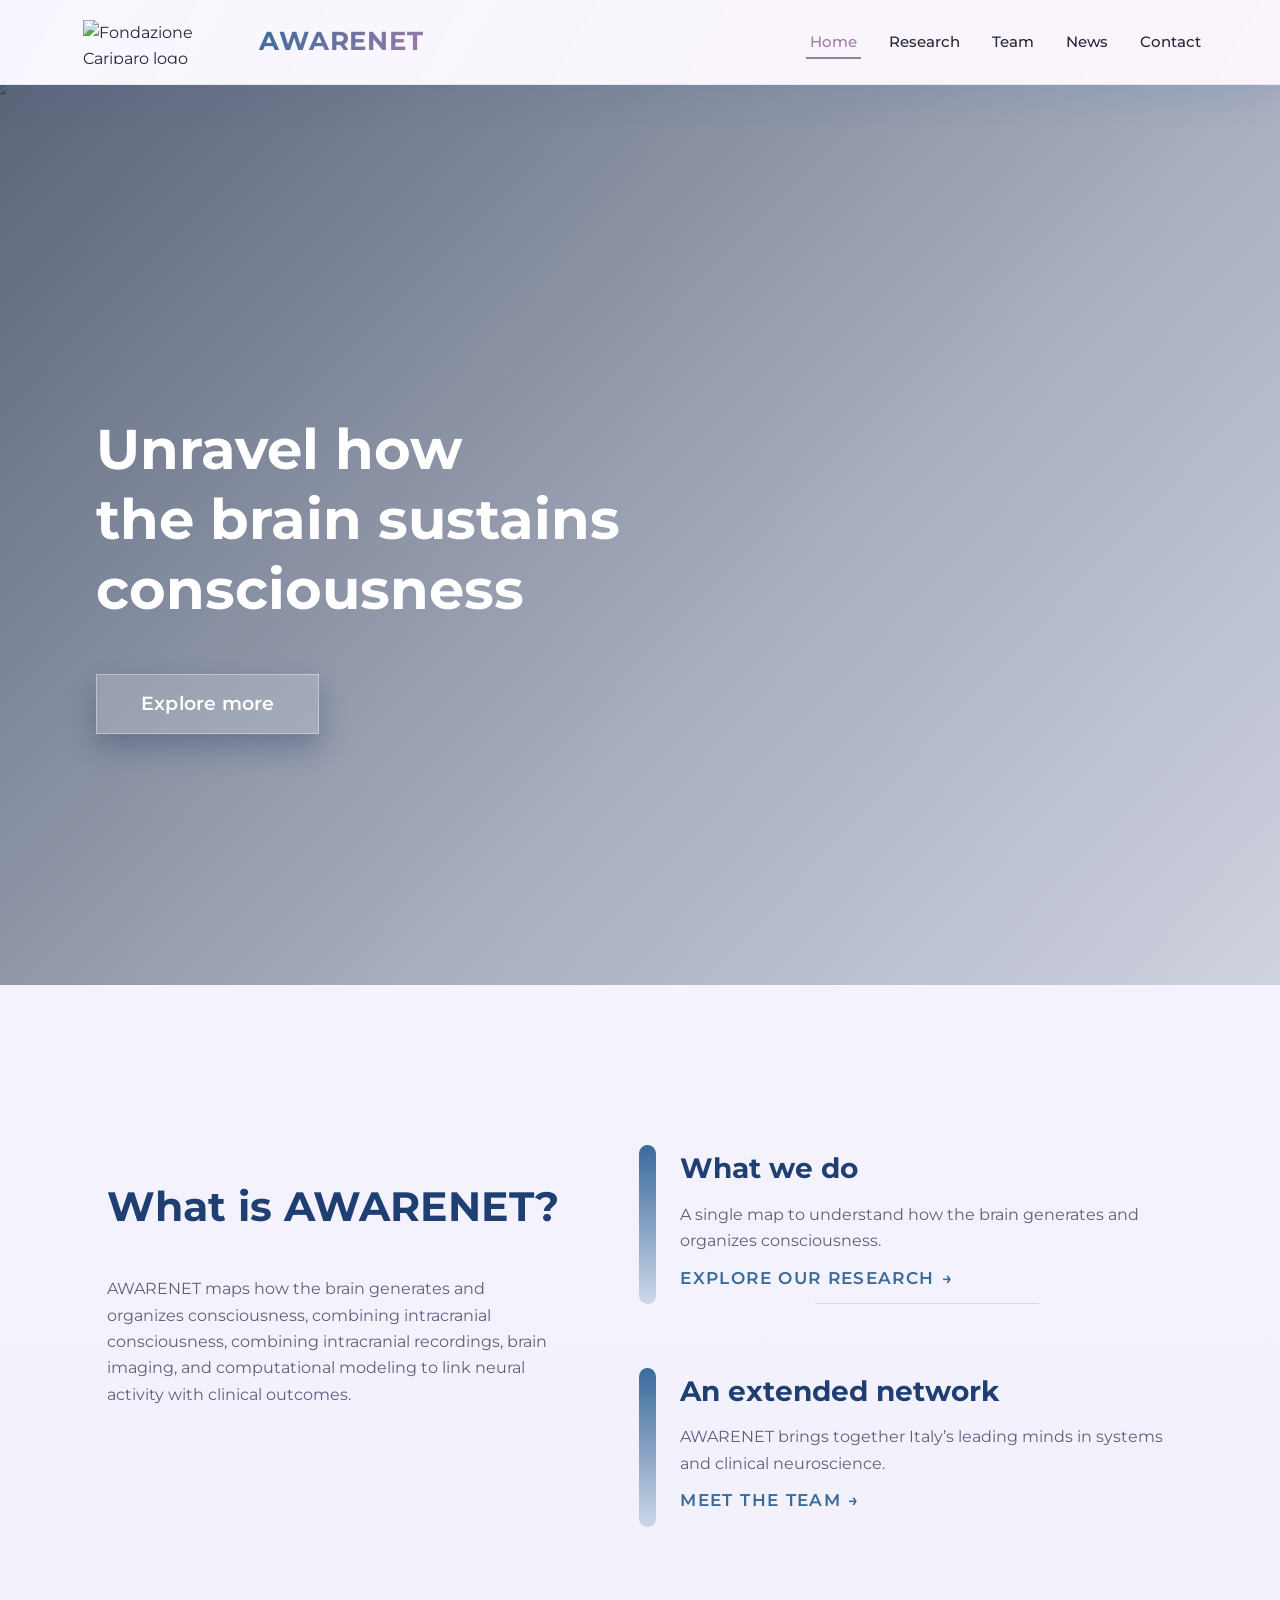
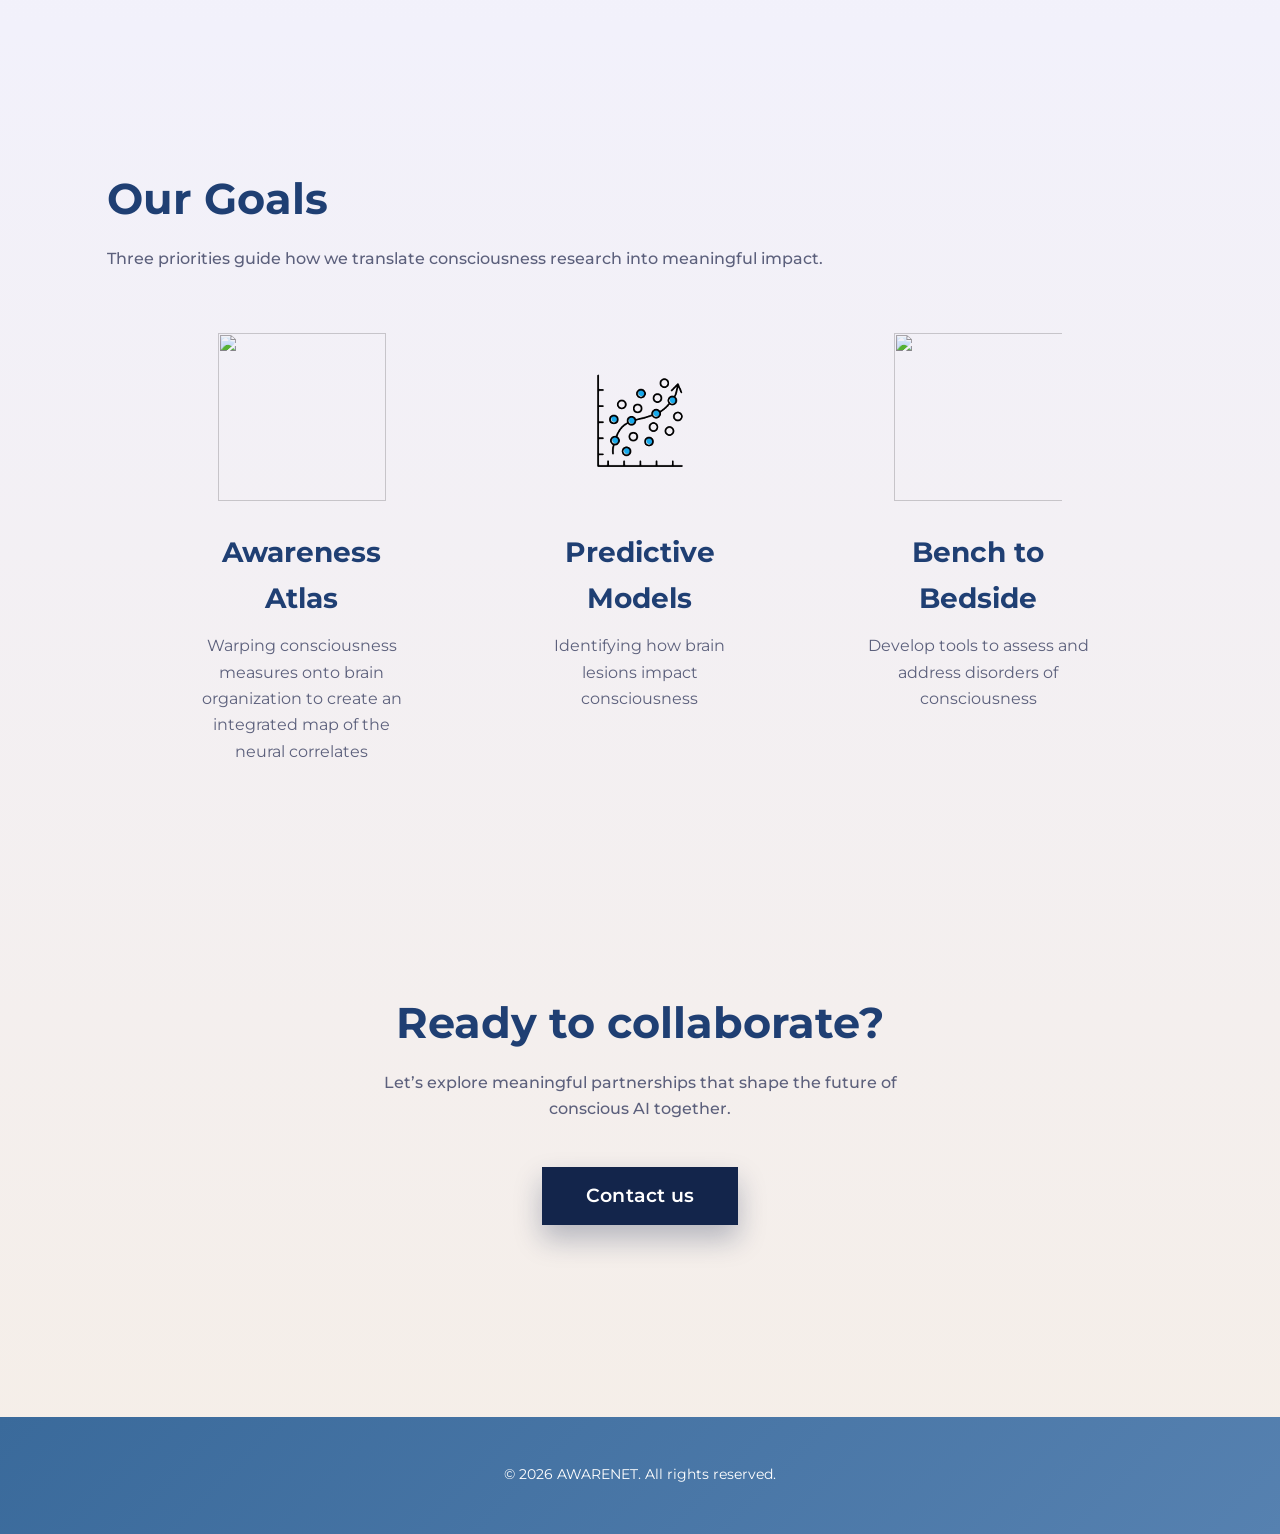
==== commit cf97ab46: "seo optimaziont" ====
--- a/index.html
+++ b/index.html
@@ -4,7 +4,7 @@
 <head>
     <meta charset="UTF-8">
     <meta name="viewport" content="width=device-width, initial-scale=1.0">
-    <title>AWARENET</title>
+    <title>AWARENET - Mapping the Neural Architecture of Consciousness</title>
     <link rel="icon" type="image/png" href="assets/images/favicon.png">
     <link rel="preconnect" href="https://fonts.googleapis.com">
     <link rel="preconnect" href="https://fonts.gstatic.com" crossorigin>
@@ -14,15 +14,49 @@
     <link rel="stylesheet" href="assets/css/styles.css">
     <meta name="description"
         content="AWARENET maps how the brain generates and organizes consciousness, combining intracranial recordings, brain imaging, and computational modeling.">
+
+    <!-- Open Graph / Social Sharing -->
+    <meta property="og:type" content="website">
+    <meta property="og:url" content="https://awarenet.org/">
+    <meta property="og:title" content="AWARENET - Mapping the Neural Architecture of Consciousness">
+    <meta property="og:description"
+        content="AWARENET maps how the brain generates and organizes consciousness, combining intracranial recordings, brain imaging, and computational modeling.">
+    <meta property="og:image" content="assets/images/research/brainHuman.png">
+
+    <!-- Twitter -->
+    <meta property="twitter:card" content="summary_large_image">
+    <meta property="twitter:title" content="AWARENET">
+    <meta property="twitter:description" content="Mapping the neural architecture of consciousness.">
+    <meta property="twitter:image" content="assets/images/research/brainHuman.png">
 </head>
 
 <body class="theme-horizon">
-    <site-header base-path="." active-page="home"></site-header>
+    <header class="site-header">
+        <nav class="navbar">
+            <a class="navbar__brand" href="index.html" aria-label="AWARENET">
+                <span class="navbar__logos">
+                    <img class="navbar__partner" src="assets/images/team/uni_icons/cariparo.png"
+                        alt="Fondazione Cariparo logo" width="160" height="44">
+                </span>
+                <span class="navbar__identity">
+                    <span class="navbar__title">AWARENET</span>
+                </span>
+            </a>
+            <button class="navbar__toggle" aria-expanded="false" aria-controls="primary-navigation">☰</button>
+            <ul id="primary-navigation" class="navbar__menu">
+                <li class="navbar__item"><a href="index.html" class="navbar__link navbar__link--active">Home</a></li>
+                <li class="navbar__item"><a href="pages/research.html" class="navbar__link">Research</a></li>
+                <li class="navbar__item"><a href="pages/team.html" class="navbar__link">Team</a></li>
+                <li class="navbar__item"><a href="pages/news.html" class="navbar__link">News</a></li>
+                <li class="navbar__item"><a href="pages/contact.html" class="navbar__link">Contact</a></li>
+            </ul>
+        </nav>
+    </header>
 
     <main>
         <section class="section section--hero" aria-labelledby="home-title">
             <div class="hero-media" aria-hidden="true">
-                <img src="assets/images/home/brain_gif3.webp" alt="">
+                <img src="assets/images/home/brain_gif3.webp" alt="" width="1920" height="1080" fetchpriority="high">
             </div>
             <div class="hero__inner">
                 <h1 id="home-title">Unravel how<br>the brain sustains<br>consciousness</h1>
@@ -72,7 +106,8 @@
                 <div class="objectives-card__list" role="list">
                     <article class="objective-card__item" role="listitem" aria-labelledby="goal-neuro">
                         <div class="objective-card__icon" aria-hidden="true">
-                            <img src="assets/images/home/goals/brain.jpeg" alt="" loading="lazy">
+                            <img src="assets/images/home/goals/brain.jpeg" alt="" loading="lazy" width="340"
+                                height="340">
                         </div>
                         <div class="objective-card__content">
                             <h3 id="goal-neuro" class="objective-card__title">Awareness Atlas</h3>
@@ -82,7 +117,8 @@
                     </article>
                     <article class="objective-card__item" role="listitem" aria-labelledby="goal-care">
                         <div class="objective-card__icon" aria-hidden="true">
-                            <img src="assets/images/home/goals/predictive.jpg" alt="" loading="lazy">
+                            <img src="assets/images/home/goals/predictive.jpg" alt="" loading="lazy" width="980"
+                                height="980">
                         </div>
                         <div class="objective-card__content">
                             <h3 id="goal-care" class="objective-card__title">Predictive Models</h3>
@@ -91,7 +127,8 @@
                     </article>
                     <article class="objective-card__item" role="listitem" aria-labelledby="goal-insights">
                         <div class="objective-card__icon" aria-hidden="true">
-                            <img src="assets/images/home/goals/doctors.png" alt="" loading="lazy">
+                            <img src="assets/images/home/goals/doctors.png" alt="" loading="lazy" width="229"
+                                height="220">
                         </div>
                         <div class="objective-card__content">
                             <h3 id="goal-insights" class="objective-card__title">Bench to Bedside</h3>
--- a/assets/css/styles.css
+++ b/assets/css/styles.css
@@ -1,2575 +1,14 @@
 @import "modules/variables.css";
 @import "modules/base.css";
+@import "modules/layout.css";
+@import "modules/components.css";
 @import "modules/header.css";
-
-.section {
-    padding: clamp(4rem, 10vw, 5.5rem) var(--layout-section-padding);
-    width: 100%;
-    max-width: var(--layout-fluid-width);
-    margin: 0 auto;
-    display: grid;
-    gap: clamp(1.15rem, 2.5vw, 1.75rem);
-}
-
-.section>p,
-.section>ul,
-.section>ol {
-    margin: 0;
-}
-
-.section>ul,
-.section>ol {
-    padding-left: 1.25rem;
-}
-
-.section--surface {
-    padding: clamp(4rem, 10vw, 5.5rem) var(--layout-section-padding);
-}
-
-.section--muted {
-    padding: clamp(4rem, 10vw, 5.5rem) var(--layout-section-padding);
-}
-
-
-.section--hero {
-    position: relative;
-    display: flex;
-    align-items: center;
-    justify-content: center;
-    padding: clamp(2.25rem, 10vh, 5.5rem) clamp(1.5rem, 8vw, 6rem);
-    min-height: clamp(26rem, 100vh, 110vh);
-    width: min(100vw, 100%);
-    max-width: none;
-    margin-left: calc((100vw - 100%) / -2);
-    margin-right: calc((100vw - 100%) / -2);
-    overflow: hidden;
-    color: white;
-}
-
-.section--hero::before {
-    content: "";
-    position: absolute;
-    inset: 0;
-    background: var(--hero-overlay);
-    z-index: 1;
-}
-
-.section--hero.section--hero--clear {
-    color: var(--color-heading);
-}
-
-.section--hero.section--hero--clear::before {
-    display: none;
-}
-
-.section--hero.section--hero--clear h1 {
-    color: var(--color-title-strong);
-}
-
-.section--hero.section--hero--clear p {
-    color: var(--color-text);
-}
-
-.hero__inner {
-    position: relative;
-    z-index: 2;
-    width: 100%;
-    max-width: var(--layout-fluid-width);
-    display: grid;
-    gap: clamp(1.25rem, 2vw, 2rem);
-    justify-items: start;
-}
-
-.section--hero .section__content {
-    max-width: min(720px, 100%);
-    justify-items: start;
-}
-
-.section--hero h1 {
-    font-size: clamp(2rem, 5vw, 3.5rem);
-    color: #ffffff;
-    line-height: 1.25;
-    margin-bottom: clamp(1rem, 2.5vw, 1.5rem);
-}
-
-.hero__cta {
-    display: inline-flex;
-    align-items: center;
-    justify-content: center;
-    padding: 0.85rem 2.75rem;
-    border-radius: 0;
-    background: rgba(255, 255, 255, 0.16);
-    color: #ffffff;
-    font-weight: 600;
-    letter-spacing: 0.01em;
-    border: 1px solid rgba(255, 255, 255, 0.35);
-    box-shadow: 0 14px 28px rgba(19, 37, 75, 0.28);
-    transition: transform 0.2s ease, box-shadow 0.2s ease, background-color 0.2s ease, border-color 0.2s ease;
-    margin-top: 0;
-    font-size: clamp(1rem, 1.9vw, 1.18rem);
-}
-
-.hero__cta:hover,
-.hero__cta:focus {
-    background: rgba(255, 255, 255, 0.22);
-    border-color: rgba(255, 255, 255, 0.5);
-    transform: translateY(-2px);
-    box-shadow: 0 18px 36px rgba(19, 37, 75, 0.32);
-}
-
-#home-title {
-    color: #ffffff;
-}
-
-.section--hero p {
-    color: rgba(244, 245, 255, 0.88);
-    max-width: none;
-}
-
-.hero-institutions {
-    position: relative;
-    overflow: hidden;
-    background: linear-gradient(180deg, #f8f9ff 0%, #f1f0fb 55%, #f5ede7 100%);
-    color: var(--color-text);
-    padding: clamp(5rem, 16vh, 7.5rem) 0 clamp(4rem, 14vh, 6.5rem);
-    margin-top: 0;
-    min-height: 100vh;
-}
-
-.hero-institutions::before {
-    content: "";
-    position: absolute;
-    inset: 0;
-    background: radial-gradient(circle at 15% 20%, rgba(58, 104, 153, 0.18) 0%, rgba(58, 104, 153, 0) 55%),
-        radial-gradient(circle at 80% -5%, rgba(160, 122, 167, 0.22) 0%, rgba(160, 122, 167, 0) 60%);
-    opacity: 0.85;
-    z-index: 0;
-}
-
-.hero-institutions__background {
-    position: absolute;
-    inset: 0;
-    display: block;
-    pointer-events: none;
-    z-index: 1;
-}
-
-.hero-institutions__background::before,
-.hero-institutions__background::after {
-    content: "";
-    position: absolute;
-    border-radius: 50%;
-    filter: blur(0.5px);
-}
-
-.hero-institutions__background::before {
-    width: clamp(320px, 45vw, 520px);
-    height: clamp(320px, 45vw, 520px);
-    top: clamp(-220px, -18vw, -160px);
-    left: clamp(-120px, -8vw, -60px);
-    background: radial-gradient(circle, rgba(58, 104, 153, 0.32) 0%, rgba(58, 104, 153, 0) 65%);
-    opacity: 0.45;
-}
-
-.hero-institutions__background::after {
-    width: clamp(280px, 40vw, 460px);
-    height: clamp(280px, 40vw, 460px);
-    bottom: clamp(-180px, -12vw, -120px);
-    right: clamp(-140px, -10vw, -70px);
-    background: radial-gradient(circle, rgba(160, 122, 167, 0.34) 0%, rgba(160, 122, 167, 0) 68%);
-    opacity: 0.4;
-}
-
-.hero-institutions__blob {
-    position: absolute;
-    border-radius: 50%;
-    filter: blur(40px);
-    opacity: 0.5;
-}
-
-.hero-institutions__blob--primary {
-    width: clamp(220px, 34vw, 360px);
-    height: clamp(220px, 34vw, 360px);
-    top: clamp(-80px, -6vw, -40px);
-    left: clamp(44vw, 50vw, 58vw);
-    background: radial-gradient(circle, rgba(58, 104, 153, 0.38) 0%, rgba(58, 104, 153, 0) 70%);
-}
-
-.hero-institutions__blob--secondary {
-    width: clamp(180px, 32vw, 320px);
-    height: clamp(180px, 32vw, 320px);
-    bottom: clamp(10vh, 18vh, 26vh);
-    left: clamp(6vw, 12vw, 18vw);
-    background: radial-gradient(circle, rgba(160, 122, 167, 0.35) 0%, rgba(160, 122, 167, 0) 68%);
-}
-
-.hero-institutions__ripple {
-    position: absolute;
-    left: 50%;
-    bottom: clamp(-160px, -12vw, -100px);
-    transform: translateX(-50%);
-    width: clamp(680px, 90vw, 1100px);
-    height: clamp(300px, 45vw, 520px);
-    background: radial-gradient(ellipse at center, rgba(244, 242, 249, 0.82) 0%, rgba(244, 242, 249, 0.24) 65%, rgba(244, 242, 249, 0) 100%);
-    opacity: 0.7;
-}
-
-.hero-institutions__layout {
-    position: relative;
-    z-index: 2;
-    display: grid;
-    gap: clamp(3.75rem, 5vw, 4.75rem);
-    align-items: start;
-    width: min(100%, var(--layout-fluid-width));
-    margin: 0 auto;
-    padding-left: clamp(0.5rem, 3vw, 2rem);
-    padding-right: clamp(2.25rem, 8vw, 5rem);
-    box-sizing: border-box;
-    justify-content: start;
-}
-
-.hero-institutions__content {
-    max-width: min(520px, 100%);
-    display: grid;
-    gap: clamp(2rem, 4vw, 3rem);
-    justify-items: start;
-}
-
-.hero-institutions h1 {
-    color: #1b2c4d;
-    font-size: clamp(3.133rem, calc(5.5vw + 0.333rem), 4.583rem);
-    letter-spacing: -0.01em;
-    margin: 0;
-    white-space: normal;
-    line-height: 1.35;
-}
-
-.hero-institutions__content p {
-    color: #43526b;
-    max-width: 36rem;
-    line-height: 1.6;
-}
-
-.hero-institutions .hero-institutions__cta {
-    margin-top: clamp(2.25rem, 4vw, 3rem);
-    text-transform: none;
-    background: #1b2c4d;
-    color: #f4f7ff;
-    border: none;
-    border-radius: 0;
-    box-shadow: 0 14px 32px rgba(22, 36, 64, 0.28);
-}
-
-.hero-institutions .hero-institutions__cta:hover,
-.hero-institutions .hero-institutions__cta:focus {
-    text-transform: none;
-    background: #1f3459;
-    box-shadow: 0 16px 36px rgba(22, 36, 64, 0.32);
-}
-
-.hero-institutions__logos {
-    display: flex;
-    align-items: center;
-    justify-content: center;
-}
-
-
-.institution-list {
-    display: grid;
-    grid-template-columns: repeat(2, minmax(180px, 1fr));
-    gap: clamp(1.85rem, 4.5vw, 3rem);
-    width: min(600px, 100%);
-    margin-inline: auto;
-}
-
-.institution-list__item {
-    display: grid;
-    justify-items: stretch;
-}
-
-.institution-list__mark {
-    width: clamp(190px, 26vw, 240px);
-    min-height: clamp(100px, 16vw, 150px);
-    display: grid;
-    place-items: center;
-    background: transparent;
-    border-radius: 0;
-    border: none;
-    box-shadow: none;
-    padding: 0.75rem;
-}
-
-.institution-list__mark img {
-    max-width: 100%;
-    max-height: clamp(80px, 14vw, 130px);
-    object-fit: contain;
-}
-
-.institution-list__mark--cnr img {
-    transform: scale(1.08);
-}
-
-.institution-list__mark--placeholder {
-    border: 1px dashed rgba(31, 63, 115, 0.35);
-    border-radius: 18px;
-    width: 100%;
-    background: rgba(248, 247, 255, 0.65);
-    color: var(--color-heading);
-}
-
-.institution-list__placeholder-text {
-    font-size: 0.85rem;
-    letter-spacing: 0.08em;
-    text-transform: uppercase;
-    color: inherit;
-}
-
-.institution-list__link {
-    display: inline-flex;
-    align-items: center;
-    justify-content: center;
-    text-align: center;
-    color: #1e2c46;
-    text-decoration: none;
-    transition: transform 0.2s ease, box-shadow 0.2s ease;
-    border-radius: 18px;
-    padding: 0.5rem;
-}
-
-.institution-list__link:hover,
-.institution-list__link:focus {
-    transform: translateY(-4px);
-    box-shadow: 0 12px 24px rgba(38, 59, 101, 0.12);
-    outline: none;
-}
-
-.institution-list__item--centered {
-    grid-column: 1 / -1;
-    justify-self: center;
-}
-
-.institution-list__item--centered .institution-list__mark {
-    max-width: clamp(230px, 32vw, 280px);
-}
-
-@media (min-width: 900px) {
-    .hero-institutions__layout {
-        grid-template-columns: minmax(320px, 440px) minmax(360px, 520px);
-        align-items: start;
-        column-gap: clamp(4.25rem, 8vw, 6rem);
-    }
-
-    .hero-institutions__content {
-        justify-items: end;
-        text-align: right;
-        padding-inline-end: clamp(1.5rem, 4.5vw, 3.25rem);
-        margin-top: clamp(-1.5rem, -3vw, -0.75rem);
-        align-self: start;
-    }
-
-    .hero-institutions .hero-institutions__cta {
-        justify-self: end;
-        margin-top: clamp(2.75rem, 5vw, 3.5rem);
-    }
-
-    .hero-institutions__logos {
-        align-self: start;
-        justify-content: flex-end;
-        justify-self: end;
-        margin-top: clamp(-3.25rem, -6vw, -2rem);
-        padding-inline-start: clamp(0.75rem, 2.5vw, 1.75rem);
-        transform: translateX(clamp(1.5rem, 5vw, 3.25rem));
-    }
-}
-
-@media (max-width: 900px) {
-    .institution-list {
-        grid-template-columns: minmax(0, 1fr);
-    }
-
-    .hero-institutions__ripple {
-        left: 50%;
-        bottom: clamp(-220px, -22vw, -140px);
-        width: clamp(460px, 94vw, 640px);
-        height: clamp(220px, 56vw, 360px);
-        transform: translateX(-50%) scaleX(1.05);
-    }
-
-    .hero-institutions__blob--primary {
-        top: clamp(-120px, -16vw, -80px);
-        left: clamp(38vw, 48vw, 60vw);
-    }
-
-    .hero-institutions__blob--secondary {
-        bottom: clamp(12vh, 22vh, 32vh);
-        left: clamp(10vw, 18vw, 24vw);
-    }
-}
-
-.hero-media {
-    position: absolute;
-    inset: 0;
-    z-index: 0;
-}
-
-.hero-media img,
-.hero-media video {
-    width: 100%;
-    height: 100%;
-    object-fit: cover;
-    filter: saturate(1.1);
-    transform: scale(1.02);
-}
-
-@media (max-width: 900px) {
-    .section--hero {
-        padding: clamp(2.75rem, 14vw, 4.5rem) clamp(1.25rem, 6vw, 2.5rem);
-    }
-
-    .hero__inner {
-        width: min(95vw, 640px);
-    }
-}
-
-.section__content {
-    display: grid;
-    gap: 1.75rem;
-    max-width: 540px;
-}
-
-.section__content--narrow {
-    max-width: min(720px, 92vw);
-}
-
-.section__heading {
-    display: grid;
-    gap: 0.75rem;
-    max-width: 640px;
-}
-
-.section--about .section__heading {
-    max-width: 100%;
-}
-
-.section__heading> :is(h1, h2),
-.section__content> :is(h1, h2) {
-    margin: 0;
-    color: var(--color-heading);
-}
-
-.section__heading>h1,
-.section__content>h1 {
-    font-size: calc(clamp(1.83rem, 4.2vw, 2.73rem) - 2pt);
-}
-
-.section__heading>h2,
-.section__content>h2 {
-    font-size: calc(clamp(1.75rem, 4vw, 2.5rem) - 2pt);
-}
-
-.section__heading p {
-    margin: 0;
-    color: var(--color-muted);
-}
-
-.section__heading .section__lead {
-    font-size: inherit;
-    line-height: 1.65;
-    font-weight: 500;
-}
-
-.highlights .section__heading {
-    max-width: 100%;
-}
-
-.highlights .section__heading p {
-    font-size: inherit;
-}
-
-
-.section--goals {
-    gap: clamp(1.25rem, 2.5vw, 1.75rem);
-}
-
-.section--goals .section__heading {
-    max-width: 100%;
-}
-
-.section--goals .section__heading>h2 {
-    font-size: clamp(1.95rem, 4.3vw, 2.7rem);
-}
-
-.section--goals .section__heading p {
-    max-width: none;
-}
-
-.objectives-card {
-    background: transparent;
-    border: none;
-    border-radius: 0;
-    padding: 0 clamp(2.25rem, 4vw, 3rem) clamp(2.25rem, 4vw, 3rem);
-    box-shadow: none;
-}
-
-.objectives-card__list {
-    display: grid;
-    grid-template-columns: repeat(auto-fit, minmax(220px, 1fr));
-    gap: clamp(1.75rem, 3.5vw, 3rem);
-    align-items: start;
-}
-
-.objective-card__item {
-    position: relative;
-    display: grid;
-    grid-template-columns: 1fr;
-    grid-template-rows: auto auto 1fr;
-    gap: clamp(1.25rem, 2.5vw, 1.75rem);
-    justify-items: center;
-    text-align: center;
-    padding: clamp(1.5rem, 3vw, 2rem);
-    border-radius: 0;
-    background: transparent;
-    border: none;
-    box-shadow: none;
-    overflow: hidden;
-}
-
-.objective-card__icon {
-    width: clamp(120px, 14vw, 168px);
-    height: clamp(120px, 14vw, 168px);
-    display: grid;
-    place-items: center;
-    border-radius: 0;
-    background: transparent;
-    border: none;
-    box-shadow: none;
-    overflow: hidden;
-}
-
-.objective-card__icon img {
-    width: 100%;
-    height: 100%;
-    object-fit: contain;
-    mix-blend-mode: multiply;
-    filter: brightness(1.05) contrast(1.1);
-}
-
-.objective-card__content {
-    display: grid;
-    gap: 0.75rem;
-    justify-items: center;
-    width: 100%;
-    max-width: 30ch;
-}
-
-.objective-card__title {
-    margin: 0;
-    font-size: clamp(1.42rem, 2.8vw, 1.75rem);
-    color: var(--color-heading);
-    min-height: 3.2rem;
-    display: flex;
-    align-items: center;
-    justify-content: center;
-}
-
-.objective-card__text {
-    margin: 0;
-    color: var(--color-muted);
-    font-size: inherit;
-    text-align: center;
-}
-
-@media (max-width: 680px) {
-    .objective-card__item {
-        padding: 1.5rem;
-    }
-}
-
-.section--about {
-    position: relative;
-    max-width: var(--layout-fluid-width);
-    margin-top: 0;
-}
-
-
-#about-title {
-    scroll-margin-top: calc(var(--header-offset) + 10rem);
-}
-
-.about-layout {
-    display: grid;
-    gap: clamp(2rem, 5vw, 4.5rem);
-    align-items: start;
-}
-
-@media (min-width: 860px) {
-    .about-layout {
-        grid-template-columns: minmax(0, 0.92fr) minmax(0, 1.08fr);
-        gap: clamp(2.5rem, 6vw, 5rem);
-    }
-}
-
-.about-layout__intro {
-    display: grid;
-    gap: clamp(0.75rem, 2vw, 1.25rem);
-    padding-block: clamp(1rem, 3vw, 1.75rem);
-}
-
-.about-layout__intro h2 {
-    margin-top: 0;
-    margin-bottom: 1rem;
-    color: var(--color-heading);
-    font-size: clamp(1.9rem, 3.8vw, 2.55rem);
-}
-
-.about-layout__intro p {
-    margin: 0;
-    max-width: 48ch;
-    color: var(--color-muted);
-}
-
-.about-layout__highlights {
-    display: grid;
-    gap: clamp(1.85rem, 4vw, 3.5rem);
-}
-
-.about-highlight {
-    position: relative;
-    display: grid;
-    grid-template-columns: auto 1fr;
-    align-items: start;
-    gap: clamp(1rem, 2vw, 1.5rem);
-}
-
-.about-highlight__accent {
-    width: clamp(0.85rem, 2vw, 1.1rem);
-    height: 100%;
-    background: linear-gradient(180deg, var(--color-primary), rgba(58, 106, 155, 0.2));
-    border-radius: 999px;
-}
-
-.about-highlight__content {
-    position: relative;
-    display: grid;
-    gap: 0.65rem;
-    padding-bottom: clamp(0.5rem, 1vw, 0.75rem);
-}
-
-.about-highlight__content::after {
-    content: "";
-    position: absolute;
-    left: 50%;
-    bottom: 0;
-    transform: translateX(-50%);
-    width: min(60%, 14rem);
-    height: 1px;
-    background: rgba(58, 106, 155, 0.18);
-}
-
-.about-highlight:last-child .about-highlight__content::after {
-    display: none;
-}
-
-.about-highlight--offset {
-    transform: translateY(clamp(0rem, 1.5vw, 0.75rem));
-}
-
-.about-highlight h3 {
-    margin: 0;
-    font-size: clamp(1.45rem, 2.6vw, 1.75rem);
-    color: var(--color-heading);
-}
-
-.about-highlight p {
-    margin: 0;
-    color: var(--color-muted);
-}
-
-.about-highlight__link {
-    display: inline-flex;
-    align-items: center;
-    gap: 0.45rem;
-    font-weight: 600;
-    text-transform: uppercase;
-    letter-spacing: 0.08em;
-    color: var(--color-primary);
-    font-size: clamp(0.96rem, 1.8vw, 1.05rem);
-}
-
-.about-highlight__link::after {
-    content: "\2192";
-    transition: transform 0.2s ease;
-}
-
-.about-highlight__link:hover::after,
-.about-highlight__link:focus::after {
-    transform: translateX(0.35rem);
-}
-
-.section--cta {
-    display: grid;
-    gap: clamp(1.75rem, 4vw, 2.75rem);
-    justify-items: center;
-    padding-bottom: clamp(5rem, 12vw, 8rem);
-    padding-top: clamp(2rem, 5vw, 3rem);
-}
-
-.section--cta .section__heading {
-    text-align: center;
-    margin: 0 auto;
-    max-width: 52ch;
-}
-
-.section--cta .section__heading>h2 {
-    font-size: clamp(1.95rem, 4.2vw, 2.7rem);
-}
-
-.section--cta .section__heading .section__lead {
-    font-size: inherit;
-}
-
-.cta-button {
-    display: inline-flex;
-    align-items: center;
-    justify-content: center;
-    padding: 0.85rem 2.75rem;
-    border: none;
-    border-radius: 0;
-    background: #13254b;
-    color: #ffffff;
-    font-weight: 600;
-    letter-spacing: 0.01em;
-    font-size: clamp(1rem, 1.9vw, 1.18rem);
-    box-shadow: 0 14px 28px rgba(19, 37, 75, 0.28);
-    transition: transform 0.2s ease, box-shadow 0.2s ease, background-color 0.2s ease;
-}
-
-.cta-button:hover,
-.cta-button:focus {
-    background-color: #0f1e3d;
-    transform: translateY(-2px);
-    box-shadow: 0 18px 36px rgba(19, 37, 75, 0.32);
-}
-
-
-.contact-hero {
-    padding-block-start: clamp(2rem, 4.5vw, 4rem);
-    padding-block-end: clamp(3.5rem, 6vw, 6rem);
-}
-
-.contact-hero__container {
-    max-width: var(--layout-fluid-width);
-    margin: 0 auto;
-    padding-inline: clamp(1rem, 3.5vw, 2.2rem);
-    display: grid;
-    gap: clamp(1.75rem, 4vw, 2.75rem);
-    align-items: stretch;
-}
-
-.contact-hero__details {
-    display: grid;
-    gap: clamp(1.5rem, 3vw, 2.3rem);
-    align-content: start;
-    width: 100%;
-    max-width: 680px;
-    margin: 0 auto;
-}
-
-.contact-hero__header {
-    display: grid;
-    gap: 0.6rem;
-    text-align: left;
-    max-width: min(100%, 56rem);
-    margin-inline: auto;
-    color: var(--color-heading);
-    padding: 0;
-}
-
-.contact-hero__header h1 {
-    margin: 0;
-    font-size: clamp(2.2rem, 5vw, 3.3rem);
-    color: var(--color-heading);
-    letter-spacing: -0.015em;
-    text-transform: none;
-}
-
-.contact-hero__header p {
-    margin: 0;
-    color: rgba(37, 38, 58, 0.72);
-    line-height: 1.6;
-}
-
-.contact-hero__info {
-    position: relative;
-    padding: clamp(0.5rem, 2vw, 1rem) 0;
-}
-
-.contact-hero__info::after {
-    display: none;
-}
-
-.contact-hero__info-inner {
-    display: grid;
-    gap: clamp(1.25rem, 3vw, 2rem);
-    padding: 0;
-    justify-items: start;
-    text-align: left;
-    position: relative;
-    z-index: 1;
-    width: 100%;
-}
-
-@media (min-width: 720px) {
-    .contact-hero__info-inner {
-        justify-items: start;
-        text-align: left;
-        align-content: start;
-        gap: clamp(1.75rem, 3vw, 2.5rem);
-    }
-
-    .contact-details {
-        justify-items: start;
-    }
-
-    .contact-detail {
-        grid-template-columns: auto 1fr;
-        gap: 0.75rem 1rem;
-        justify-items: start;
-        text-align: left;
-        align-items: start;
-    }
-
-    .contact-detail__text {
-        text-align: left;
-    }
-
-    .contact-detail__icon {
-        align-self: start;
-    }
-
-    .contact-social {
-        justify-items: start;
-    }
-
-    .contact-social__label {
-        text-align: left;
-    }
-
-    .contact-social__list {
-        justify-content: flex-start;
-    }
-}
-
-
-.contact-hero__info {
-    color: var(--color-heading);
-}
-
-@media (min-width: 960px) {
-    .contact-hero__container {
-        grid-template-columns: minmax(0, 1.05fr) minmax(0, 0.95fr);
-        gap: clamp(2.4rem, 4.8vw, 3.6rem);
-    }
-
-    .contact-hero__details {
-        padding-right: clamp(0.5rem, 2vw, 1.4rem);
-        margin: 0;
-        max-width: none;
-    }
-
-    .contact-hero__header {
-        text-align: left;
-        margin-inline: 0;
-        padding: 0;
-    }
-}
-
-@media (min-width: 1100px) {
-    .contact-hero__container {
-        grid-template-columns: minmax(0, 1.05fr) minmax(0, 0.95fr);
-        align-items: center;
-    }
-
-    .contact-hero__header {
-        max-width: min(100%, 48rem);
-        align-self: start;
-    }
-
-    .contact-hero__details {
-        gap: clamp(1.75rem, 3vw, 2.4rem);
-    }
-
-    .contact-hero__info-inner {
-        max-width: 32rem;
-    }
-
-    .contact-hero__form {
-        align-self: stretch;
-    }
-}
-
-.contact-details {
-    list-style: none;
-    margin: 0;
-    padding: 0;
-    display: grid;
-    gap: clamp(1rem, 2.5vw, 1.6rem);
-    justify-items: start;
-}
-
-
-.contact-detail {
-    display: grid;
-    grid-template-columns: auto 1fr;
-    align-items: center;
-    gap: 0.75rem 1rem;
-    justify-items: start;
-}
-
-.contact-detail__icon {
-    display: inline-flex;
-    align-items: center;
-    justify-content: center;
-    width: 3.5rem;
-    height: 3.5rem;
-    border-radius: 50%;
-    color: var(--color-primary);
-    align-self: start;
-}
-
-.contact-detail__icon svg {
-    width: 70%;
-    height: 70%;
-    fill: currentColor;
-}
-
-
-.contact-detail__text {
-    display: grid;
-    gap: 0.2rem;
-    text-align: left;
-}
-
-.contact-detail__label {
-    font-weight: 600;
-    letter-spacing: 0.08em;
-    text-transform: uppercase;
-    font-size: 0.78rem;
-    color: rgba(37, 38, 58, 0.58);
-}
-
-.contact-detail__text a,
-.contact-detail__text address {
-    font-size: 1.1rem;
-    font-style: normal;
-    color: var(--color-heading);
-    line-height: 1.5;
-    font-weight: 600;
-}
-
-.contact-detail__text a {
-    font-weight: 600;
-}
-
-.contact-detail__text a:hover,
-.contact-detail__text a:focus {
-    color: var(--color-secondary);
-}
-
-.contact-social {
-    display: grid;
-    gap: 0.75rem;
-    justify-items: start;
-}
-
-.contact-social__label {
-    margin: 0;
-    font-weight: 600;
-    color: rgba(37, 38, 58, 0.62);
-    text-transform: uppercase;
-    letter-spacing: 0.05em;
-    font-size: 0.82rem;
-    text-align: left;
-}
-
-
-.contact-social__list {
-    display: flex;
-    flex-wrap: wrap;
-    gap: 0.75rem;
-    justify-content: flex-start;
-}
-
-.contact-social__icon {
-    display: inline-flex;
-    align-items: center;
-    justify-content: center;
-    width: 2.75rem;
-    height: 2.75rem;
-    border-radius: 50%;
-    background: rgba(58, 104, 153, 0.12);
-    border: 1px solid rgba(58, 104, 153, 0.1);
-    color: var(--color-primary);
-    transition: transform 0.2s ease, background-color 0.2s ease, color 0.2s ease;
-}
-
-.contact-social__icon svg {
-    width: 1.35rem;
-    height: 1.35rem;
-    fill: currentColor;
-}
-
-.contact-social__icon:hover,
-.contact-social__icon:focus {
-    transform: translateY(-2px);
-    background: var(--color-primary);
-    color: #ffffff;
-}
-
-.card p {
-    margin: 0 0 1.5rem;
-    color: var(--color-muted);
-}
-
-.card p:last-child {
-    margin-bottom: 0;
-}
-
-.timeline {
-    display: grid;
-    gap: clamp(1rem, 2.4vw, 1.5rem);
-}
-
-.timeline__event {
-    display: grid;
-    gap: 0.5rem;
-    padding: clamp(1.25rem, 2.5vw, 1.75rem);
-    border: 1px solid var(--surface-border);
-    border-left: 4px solid var(--color-primary);
-    background: var(--color-surface);
-    border-radius: 0;
-    box-shadow: var(--shadow-sm);
-}
-
-.timeline__year {
-    font-weight: 600;
-    color: var(--color-heading);
-}
-
-.timeline__event p {
-    margin: 0;
-    color: var(--color-text);
-}
-
-.news-grid {
-    display: grid;
-    grid-template-columns: repeat(auto-fit, minmax(260px, 1fr));
-    gap: clamp(1.5rem, 3vw, 2.5rem);
-}
-
-.highlights {
-    padding-top: clamp(4rem, 6vw, 5rem);
-}
-
-.highlights-grid {
-    display: grid;
-    gap: clamp(1.25rem, 2.5vw, 2rem);
-    align-items: stretch;
-}
-
-@media (min-width: 48rem) {
-    .highlights-grid {
-        grid-template-columns: repeat(2, minmax(260px, 1fr));
-    }
-}
-
-@media (min-width: 64rem) {
-    .highlights-grid {
-        grid-template-columns: repeat(3, minmax(260px, 1fr));
-    }
-}
-
-.highlight-card {
-    --highlight-title-lines: 2.4;
-    display: grid;
-    grid-template-rows: auto 1fr;
-    gap: 0.85rem;
-    background: rgba(255, 255, 255, 0.92);
-    border: 1px solid var(--card-border);
-    border-radius: 0;
-    overflow: hidden;
-    box-shadow: var(--shadow-sm);
-    min-height: clamp(200px, 24vw, 240px);
-}
-
-.highlight-card__media {
-    margin: 0;
-    background: linear-gradient(135deg, rgba(58, 104, 153, 0.35), rgba(160, 122, 167, 0.5));
-    aspect-ratio: 16 / 9;
-    overflow: hidden;
-}
-
-.highlight-card__media img {
-    width: 100%;
-    height: 100%;
-    object-fit: cover;
-    display: block;
-}
-
-.highlight-card__body {
-    display: flex;
-    flex-direction: column;
-    gap: 0.85rem;
-    padding: 0 1.1rem 1.35rem;
-}
-
-.highlight-card__header {
-    display: flex;
-    flex-direction: column;
-    align-items: flex-start;
-    gap: 0.55rem;
-}
-
-.highlight-card__title {
-    margin: 0;
-    font-size: 1.15rem;
-    line-height: 1.35;
-    color: var(--color-primary);
-    font-weight: 600;
-}
-
-.highlight-card__title a {
-    color: inherit;
-}
-
-.highlight-card__title a:hover,
-.highlight-card__title a:focus {
-    color: var(--color-secondary);
-}
-
-.highlight-card__date {
-    margin: 0;
-    color: var(--color-muted);
-    font-weight: 500;
-    font-size: 1rem;
-}
-
-.event-card__divider {
-    display: block;
-    width: 3.25rem;
-    height: 0.25rem;
-    background: var(--color-heading);
-    border-radius: 999px;
-    margin-top: 0.15rem;
-}
-
-.highlight-card__description {
-    margin: 0;
-    color: var(--color-text);
-    line-height: 1.5;
-    font-size: inherit;
-    font-weight: 400;
-}
-
-.news-archive__accordion {
-    display: grid;
-    gap: 1.75rem;
-}
-
-.news-year {
-    border-radius: 0;
-    border: 1px solid var(--surface-border);
-    background: rgba(255, 255, 255, 0.9);
-    box-shadow: var(--shadow-sm);
-    overflow: hidden;
-}
-
-.news-year summary {
-    list-style: none;
-    cursor: pointer;
-    display: flex;
-    align-items: center;
-    justify-content: space-between;
-    gap: 1rem;
-    padding: 1.5rem 1.75rem;
-    font-weight: 700;
-    color: var(--color-year-date);
-}
-
-.news-year__label {
-    font-size: 1.5rem;
-    letter-spacing: 0.04em;
-}
-
-.news-year summary::-webkit-details-marker {
-    display: none;
-}
-
-.news-year summary::after {
-    content: "\25BC";
-    font-size: 0.95rem;
-    color: var(--color-year-date);
-    margin-left: 0.75rem;
-    background: transparent;
-    line-height: 1;
-    transition: transform 0.2s ease;
-}
-
-.news-year[open] summary::after {
-    transform: rotate(180deg);
-}
-
-
-.news-year__grid {
-    display: grid;
-    grid-template-columns: repeat(3, minmax(0, 1fr));
-    gap: 1.25rem;
-    padding: 0 1.25rem 1.5rem;
-    justify-items: stretch;
-    max-width: 1040px;
-    margin: 0 auto;
-}
-
-.news-card {
-    display: flex;
-    flex-direction: column;
-    gap: 0.75rem;
-    width: 100%;
-    max-width: none;
-    padding: 0.85rem;
-    background: rgba(245, 246, 255, 0.9);
-    border: 1px solid var(--card-border);
-    border-radius: 0;
-    box-shadow: var(--shadow-sm);
-}
-
-.news-card__media {
-    width: 100%;
-    aspect-ratio: 3 / 2;
-    border-radius: 0;
-    overflow: hidden;
-    background: var(--card-fill);
-    display: flex;
-    align-items: center;
-    justify-content: center;
-    box-shadow: inset 0 0 0 1px rgba(255, 255, 255, 0.5);
-    margin: 0;
-}
-
-.news-card__media img {
-    width: 100%;
-    height: 100%;
-    object-fit: cover;
-    display: block;
-}
-
-.news-card__content {
-    display: grid;
-    gap: 0.6rem;
-}
-
-.news-card__title {
-    margin: 0;
-    font-size: 1.15rem;
-    color: var(--color-heading);
-    font-weight: 600;
-}
-
-.news-card__title a {
-    color: inherit;
-}
-
-.news-card__title a:hover,
-.news-card__title a:focus {
-    color: var(--color-secondary);
-}
-
-.news-card__date {
-    margin: 0.3rem 0 0;
-    color: var(--color-muted);
-    font-weight: 500;
-    font-size: 1rem;
-}
-
-.news-card__date strong {
-    font-weight: inherit;
-}
-
-.news-card__date--upcoming {
-    color: var(--color-muted);
-}
-
-.news-card__description {
-    margin: 0;
-    color: var(--color-text);
-    font-size: inherit;
-    font-weight: 400;
-}
-
-@media (max-width: 720px) {
-    .news-year__grid {
-        grid-template-columns: 1fr;
-        max-width: none;
-    }
-
-    .news-card {
-        padding: 0.85rem;
-    }
-
-    .news-card__content {
-        gap: 0.6rem;
-    }
-}
-
-@media (max-width: 1100px) and (min-width: 721px) {
-    .news-year__grid {
-        grid-template-columns: repeat(2, minmax(0, 1fr));
-        max-width: none;
-    }
-}
-
-.event-detail {
-    display: flex;
-    flex-direction: column;
-    gap: 1rem;
-}
-
-.event-detail__back {
-    display: inline-flex;
-    align-items: center;
-    gap: 0.35rem;
-    font-weight: 600;
-    color: #1f2c4d;
-    transition: color 0.2s ease;
-}
-
-.event-detail__back::before {
-    content: "\2190";
-    font-size: 0.95rem;
-}
-
-.event-detail__back:hover,
-.event-detail__back:focus {
-    color: var(--color-secondary);
-}
-
-.event-detail__title {
-    margin: 0;
-    max-width: 100%;
-    font-size: clamp(1.5rem, 3.4vw, 2.15rem);
-    line-height: 1.25;
-    white-space: normal;
-    overflow: visible;
-    text-overflow: initial;
-}
-
-.event-detail__image {
-    width: 100%;
-    border-radius: 18px;
-    box-shadow: var(--shadow-sm);
-}
-
-.event-detail__placeholder {
-    margin: 0;
-    color: var(--color-muted);
-    max-width: 100%;
-    white-space: normal;
-    overflow: visible;
-    text-overflow: initial;
-}
-
-.event-detail__placeholder--wrap {
-    white-space: normal;
-    overflow: visible;
-    text-overflow: initial;
-}
-
-@media (max-width: 960px) {
-    .news-year__grid {
-        grid-template-columns: minmax(240px, 1fr);
-    }
-}
-
-.news-item {
-    display: grid;
-    gap: 1rem;
-    padding: 2rem;
-    border-radius: 0;
-    border: 1px solid var(--glass-border);
-    background: rgba(255, 255, 255, 0.88);
-    box-shadow: var(--shadow-sm);
-}
-
-.team-section {
-    gap: 2.5rem;
-}
-
-#team-section {
-    scroll-margin-top: calc(var(--header-offset) + 0.10rem);
-}
-
-.team-section--calm {
-    background: transparent;
-    color: var(--color-text);
-    max-width: none;
-    margin: 0;
-    width: 100%;
-    padding-top: clamp(1.75rem, 6vw, 3.75rem);
-    padding-inline: clamp(1.5rem, 8vw, 6rem);
-    position: relative;
-}
-
-.team-section--calm>* {
-    width: min(100%, var(--layout-fluid-width));
-    margin-inline: auto;
-}
-
-#institutions-title,
-#team-title,
-.team-section--calm .section__heading h2 {
-    color: #1b2c4d;
-}
-
-.team-section--calm .section__heading p {
-    color: #4b5669;
-}
-
-.team-section .section__heading {
-    max-width: none;
-    margin: 0;
-    text-align: left;
-    display: grid;
-    gap: 0.75rem;
-    justify-items: start;
-}
-
-.team-section .section__heading h2 {
-    margin: 0;
-    color: #1b2c4d;
-    font-size: clamp(1.9rem, 3.6vw, 2.7rem);
-    letter-spacing: -0.01em;
-}
-
-.team-section .section__heading p {
-    white-space: normal;
-}
-
-.team-grid {
-    display: grid;
-    grid-template-columns: repeat(4, minmax(0, 1fr));
-    gap: clamp(0.9rem, 2vw, 1.5rem);
-}
-
-.team-card {
-    background: transparent;
-    border-radius: 0;
-    display: grid;
-    justify-items: center;
-    align-content: start;
-    text-align: center;
-    gap: 0.55rem;
-    padding: 0.65rem 0.65rem 1.2rem;
-    grid-template-rows: auto auto auto auto;
-}
-
-.team-card__figure {
-    --team-card-portrait-size: clamp(12rem, 72%, 15rem);
-    margin: 0;
-    display: grid;
-    place-items: center;
-    width: min(var(--team-card-portrait-size), 100%);
-    aspect-ratio: 1 / 1;
-    border-radius: 0;
-    overflow: hidden;
-    padding: 0;
-    background: rgba(255, 255, 255, 0.65);
-    box-shadow: 0 12px 28px rgba(31, 45, 68, 0.08);
-}
-
-.team-card__portrait {
-    width: 100%;
-    height: 100%;
-    aspect-ratio: 1 / 1;
-    object-fit: cover;
-    display: block;
-    border-radius: 0;
-}
-
-.team-card__portrait--catalina {
-    object-position: center 10%;
-}
-
-.team-card__name {
-    margin: 0;
-    color: #1f2d44;
-    font-size: 1.12rem;
-    letter-spacing: -0.01em;
-}
-
-.team-card__role {
-    margin: 0;
-    font-weight: 600;
-    color: #4f5971;
-    font-size: 1.05rem;
-}
-
-.team-card__links {
-    list-style: none;
-    display: flex;
-    flex-wrap: wrap;
-    gap: 0.6rem;
-    padding: 0;
-    margin: 0.35rem 0 0;
-    justify-content: center;
-}
-
-.team-card__links li {
-    display: inline-flex;
-}
-
-.team-card__link {
-    display: inline-flex;
-    align-items: center;
-    justify-content: center;
-    width: 2.25rem;
-    height: 2.25rem;
-    transition: transform 0.2s ease;
-}
-
-.team-card__link:hover,
-.team-card__link:focus-visible {
-    transform: translateY(-2px) scale(1.04);
-}
-
-.team-card__icon {
-    width: 1.4rem;
-    height: 3.6rem;
-    object-fit: contain;
-}
-
-@media (max-width: 1024px) {
-    .team-grid {
-        grid-template-columns: repeat(2, minmax(0, 1fr));
-    }
-
-    .team-section .section__heading p {
-        white-space: normal;
-    }
-}
-
-@media (max-width: 680px) {
-    .team-grid {
-        grid-template-columns: minmax(0, 1fr);
-    }
-}
-
-.news-item h3 {
-    margin: 0;
-    color: var(--color-heading);
-}
-
-.news-item p {
-    margin: 0;
-    color: var(--color-muted);
-}
-
-
-
-
-.contact-hero__form {
-    position: relative;
-    border-radius: 24px;
-    background: linear-gradient(140deg, rgba(58, 104, 153, 0.98), rgba(102, 140, 186, 0.92));
-    box-shadow: 0 26px 48px rgba(58, 104, 153, 0.26);
-    overflow: hidden;
-    color: #f9f7ff;
-    width: min(100%, 700px);
-    margin: clamp(0.5rem, 2vw, 1.25rem) auto 0;
-}
-
-@media (min-width: 960px) {
-    .contact-hero__form {
-        justify-self: end;
-        margin: 0;
-        width: min(100%, 760px);
-    }
-}
-
-@media (min-width: 1100px) {
-    .contact-hero__form {
-        margin-left: clamp(1.4rem, 3.8vw, 3rem);
-    }
-}
-
-@media (min-width: 1440px) {
-    .contact-hero__form {
-        margin-left: clamp(2.2rem, 5vw, 4.5rem);
-    }
-}
-
-.contact-hero__form-inner {
-    display: grid;
-    gap: clamp(1.1rem, 2.6vw, 1.8rem);
-    padding: clamp(1.3rem, 3.6vw, 2rem);
-    padding-bottom: clamp(0.5rem, 2vw, 1rem);
-    height: 100%;
-}
-
-.contact-hero__form-heading {
-    display: grid;
-    gap: 0.55rem;
-}
-
-.contact-hero__form-heading h2 {
-    margin: 0;
-    font-size: clamp(1.6rem, 2.8vw, 2.1rem);
-    color: #ffffff;
-    letter-spacing: -0.01em;
-}
-
-.contact-hero__form-heading p {
-    margin: 0;
-    color: rgba(249, 247, 255, 0.85);
-    font-size: inherit;
-    line-height: 1.55;
-}
-
-.contact-form {
-    display: grid;
-    gap: clamp(0.65rem, 1.6vw, 0.95rem);
-}
-
-.contact-form--compact {
-    gap: clamp(0.55rem, 1.5vw, 0.85rem);
-}
-
-@media (min-width: 960px) {
-    .contact-form--compact {
-        grid-template-columns: repeat(2, minmax(0, 1fr));
-        column-gap: clamp(1rem, 2.2vw, 1.5rem);
-        row-gap: clamp(0.6rem, 1.4vw, 0.9rem);
-    }
-
-    .contact-form--compact .form-field {
-        min-width: 0;
-    }
-}
-
-.contact-form--compact .form-field--full,
-.contact-form--compact button,
-.contact-form--compact .form-status {
-    grid-column: 1 / -1;
-}
-
-.contact-form--compact button {
-    justify-self: flex-start;
-}
-
-.contact-form--compact .form-status {
-    margin: 0;
-}
-
-.form-field {
-    display: grid;
-    gap: 0.45rem;
-}
-
-
-.form-field label {
-    font-weight: 600;
-    color: var(--color-heading);
-    font-size: 0.95rem;
-}
-
-.contact-hero__form .form-field label {
-    color: rgba(249, 247, 255, 0.9);
-}
-
-.contact-hero__form .organization-select__toggle {
-    color: rgba(249, 247, 255, 0.75);
-}
-
-.contact-hero__form .organization-select__toggle:hover,
-.contact-hero__form .organization-select__toggle:focus-visible {
-    color: #ffffff;
-}
-
-.contact-hero__form .organization-select__list {
-    border-radius: 10px;
-}
-
-.form-field input,
-.form-field textarea {
-    border: 1px solid rgba(58, 104, 153, 0.16);
-    border-radius: 10px;
-    padding: 0.7rem 1rem;
-    font: inherit;
-    background: var(--color-background);
-    color: var(--color-text);
-    line-height: 1.4;
-}
-
-.contact-form--compact .form-field input,
-.contact-form--compact .form-field textarea {
-    padding: 0.55rem 0.9rem;
-    font-size: 0.95rem;
-}
-
-.form-field input:focus,
-.form-field textarea:focus {
-    outline: 2px solid var(--focus-outline);
-    outline-offset: 2px;
-}
-
-.form-field textarea {
-    resize: vertical;
-    height: 4rem;
-    min-height: 3.8rem;
-}
-
-.form-field input,
-.form-field textarea {
-    transition: border-color 0.2s ease, box-shadow 0.2s ease;
-}
-
-.organization-select {
-    position: relative;
-    display: flex;
-    align-items: center;
-    width: 100%;
-}
-
-.organization-select input[data-organization-input] {
-    flex: 1;
-    padding-right: 2.5rem;
-}
-
-.organization-select__toggle {
-    position: absolute;
-    top: 50%;
-    right: 0.65rem;
-    transform: translateY(-50%);
-    border: none;
-    background: transparent;
-    color: var(--color-muted);
-    cursor: pointer;
-    font-size: 0.95rem;
-    display: inline-flex;
-    align-items: center;
-    justify-content: center;
-    padding: 0.15rem;
-}
-
-.organization-select__toggle:focus-visible {
-    outline: 2px solid var(--focus-outline);
-    border-radius: 6px;
-}
-
-.organization-select__list {
-    position: absolute;
-    top: calc(100% + 0.4rem);
-    left: 0;
-    right: 0;
-    background: #ffffff;
-    border: 1px solid var(--surface-border);
-    border-radius: 12px;
-    box-shadow: 0 18px 35px rgba(64, 89, 142, 0.18);
-    max-height: 18rem;
-    overflow-y: auto;
-    padding: 0.4rem 0;
-    display: none;
-    z-index: 12;
-}
-
-.contact-page .organization-select__toggle:focus-visible {
-    border-radius: 0;
-}
-
-.contact-page .organization-select__list {
-    border-radius: 0;
-}
-
-.organization-select--open .organization-select__list {
-    display: block;
-}
-
-.organization-select__option {
-    width: 100%;
-    text-align: left;
-    border: none;
-    background: transparent;
-    padding: 0.55rem 1rem;
-    font: inherit;
-    color: var(--color-text);
-    cursor: pointer;
-    transition: background-color 0.2s ease;
-}
-
-.organization-select__option:hover,
-.organization-select__option:focus {
-    background-color: rgba(73, 94, 152, 0.08);
-    outline: none;
-}
-
-.organization-select__empty {
-    padding: 0.7rem 1rem;
-    color: var(--color-muted);
-    font-size: 0.95rem;
-}
-
-
-.form-field input:focus,
-.form-field textarea:focus {
-    border-color: var(--color-secondary);
-    box-shadow: 0 0 0 3px rgba(160, 122, 167, 0.18);
-    outline: none;
-}
-
-.form-status {
-    margin-top: 0.9rem;
-    font-size: 0.95rem;
-    color: var(--color-muted);
-    min-height: 1.5rem;
-}
-
-.form-status--success {
-    color: var(--color-primary);
-}
-
-.form-status--error {
-    color: #b24d57;
-}
-
-.contact-page .contact-form {
-    gap: clamp(0.85rem, 1.8vw, 1.25rem);
-}
-
-.contact-page .form-field label {
-    color: rgba(249, 247, 255, 0.9);
-    letter-spacing: 0.02em;
-}
-
-.contact-page .form-field input,
-.contact-page .form-field textarea {
-    border: 1px solid rgba(255, 255, 255, 0.28);
-    border-radius: 14px;
-    background: rgba(255, 255, 255, 0.08);
-    color: #ffffff;
-    box-shadow: inset 0 1px 0 rgba(255, 255, 255, 0.08);
-}
-
-.contact-page .form-field input::placeholder,
-.contact-page .form-field textarea::placeholder {
-    color: rgba(249, 247, 255, 0.65);
-}
-
-.contact-page .form-field input:focus,
-.contact-page .form-field textarea:focus {
-    border-color: rgba(255, 255, 255, 0.72);
-    box-shadow: 0 0 0 3px rgba(255, 255, 255, 0.25);
-    outline: none;
-}
-
-.contact-page .contact-form .button {
-    width: 100%;
-    margin-top: 0.4rem;
-    padding: 0.95rem 1.5rem;
-    border-radius: 999px;
-    background: #f6f3fb;
-    color: var(--color-primary);
-    border: none;
-    font-weight: 700;
-    letter-spacing: 0.04em;
-    box-shadow: 0 18px 32px rgba(0, 0, 0, 0.16);
-}
-
-.contact-page .contact-form .button:hover,
-.contact-page .contact-form .button:focus {
-    transform: translateY(-2px);
-    background: #ffffff;
-    box-shadow: 0 22px 38px rgba(0, 0, 0, 0.18);
-}
-
-.contact-page .form-status {
-    margin: 0.15rem 0 0;
-    min-height: 1.1rem;
-    color: rgba(249, 247, 255, 0.82);
-}
-
-.contact-page .form-status--success {
-    color: #f1f7ff;
-}
-
-.contact-page .form-status--error {
-    color: #ffe3e8;
-}
-
-.hero-highlight {
-    background: var(--card-fill);
-    border: 1px solid var(--card-border);
-    border-radius: 0;
-    padding: 2rem;
-    box-shadow: var(--shadow-sm);
-    color: var(--color-primary);
-}
-
-.hero-highlight p {
-    margin: 0 0 0.75rem;
-    font-size: inherit;
-}
-
-.hero-highlight p:last-child {
-    margin-bottom: 0;
-}
-
-.button {
-    display: inline-flex;
-    align-items: center;
-    justify-content: center;
-    padding: 0.55rem 1.2rem;
-    border-radius: 0;
-    background: var(--gradient-button);
-    color: white;
-    font-weight: 600;
-    transition: transform 0.2s ease, box-shadow 0.2s ease;
-    box-shadow: var(--shadow-sm);
-}
-
-.contact-form .button {
-    width: 100%;
-    margin-top: 0.4rem;
-    padding: 0.85rem 1.4rem;
-    border-radius: 10px;
-    box-shadow: none;
-}
-
-.button:hover,
-.button:focus {
-    transform: translateY(-3px);
-    box-shadow: var(--button-hover-shadow);
-}
-
-.button--secondary {
-    background: var(--gradient-button-secondary);
-}
-
 @import "modules/footer.css";
 
-main {
-    flex: 1;
-    display: grid;
-    gap: clamp(3rem, 6vw, 4.5rem);
-    padding: 0 0 clamp(2rem, 6vw, 4rem);
-}
-
-@media (max-width: 820px) {
-    .navbar__brand {
-        gap: 0.9rem;
-        padding: 0.35rem 0.5rem;
-    }
-
-    .navbar__logos {
-        gap: 0.6rem;
-    }
-
-    .navbar__eyebrow {
-        font-size: 0.6rem;
-        letter-spacing: 0.26em;
-    }
-
-    .navbar__title {
-        font-size: 1.6rem;
-    }
-
-    .navbar__toggle {
-        display: inline-flex;
-    }
-
-    .navbar__menu {
-        position: absolute;
-        top: calc(100% + 0.75rem);
-        left: 0;
-        right: 0;
-        flex-direction: column;
-        background: var(--color-surface);
-        border-radius: 14px;
-        padding: 1.25rem;
-        box-shadow: var(--shadow-sm);
-        opacity: 0;
-        pointer-events: none;
-        transform: translateY(-10px);
-        transition: opacity 0.2s ease, transform 0.2s ease;
-    }
-
-    .navbar__menu--open {
-        opacity: 1;
-        pointer-events: auto;
-        transform: translateY(0);
-    }
-}
-
-@media (max-width: 600px) {
-    .navbar__brand {
-        align-items: flex-start;
-    }
-
-    .navbar__title {
-        font-size: 1.45rem;
-        letter-spacing: 0.07em;
-    }
-
-    .section {
-        padding: 4rem 1.25rem;
-    }
-
-    .section--surface,
-    .section--muted {
-        padding: 4rem 1.5rem;
-    }
-
-    .card,
-    .news-item,
-    .contact-form {
-        padding: 1.5rem;
-    }
-}
-
-.visually-hidden {
-    position: absolute !important;
-    width: 1px;
-    height: 1px;
-    padding: 0;
-    margin: -1px;
-    overflow: hidden;
-    clip: rect(0, 0, 0, 0);
-    white-space: nowrap;
-    border: 0;
-}
-
-.research-hero {
-    padding-block: clamp(3.5rem, 10vw, 5rem) clamp(5rem, 14vw, 7rem);
-    padding-inline: var(--layout-section-padding);
-    min-height: 100vh;
-    display: flex;
-    align-items: center;
-    justify-content: center;
-    background: var(--gradient-background);
-    background-size: cover;
-    background-repeat: no-repeat;
-    background-position: center;
-    border-bottom: 1px solid rgba(58, 104, 153, 0.12);
-}
-
-.research-hero__content h1 {
-    margin: 0;
-    font-size: clamp(2rem, 5vw, 3.5rem);
-    line-height: 1.25;
-    color: #1b2c4d;
-    text-wrap: balance;
-}
-
-.research-hero__image {
-    width: 100%;
-    max-width: 1000px;
-    /* Increased from 600px */
-    height: auto;
-    object-fit: contain;
-    justify-self: end;
-    filter: drop-shadow(0 10px 20px rgba(0, 0, 0, 0.15));
-}
-
-.research-hero__grid {
-    width: 100%;
-    padding-inline: var(--layout-section-padding);
-    margin-inline: auto;
-}
-
-.research-hero__content {
-    display: grid;
-    grid-template-columns: 1fr 1fr;
-    gap: 4rem;
-    align-items: center;
-    max-width: var(--layout-max-width);
-    margin-inline: auto;
-}
-
-.research-hero__lead {
-    font-size: var(--font-size-body);
-    line-height: 1.6;
-    color: var(--color-text);
-}
-
-.research-hero__figure {
-    margin: 0;
-    display: flex;
-    justify-content: center;
-}
-
-.research-hero__illustration {
-    width: min(100%, clamp(320px, 48vw, 560px));
-    height: auto;
-    border: none;
-    background: transparent;
-    background-image: var(--hero-figure-image);
-    background-size: contain;
-    background-position: center;
-    background-repeat: no-repeat;
-}
-
-.section__header {
-    display: grid;
-    gap: clamp(0.4rem, 1.2vw, 0.65rem);
-}
-
-.section__header h2 {
-    font-size: clamp(1.75rem, 3.5vw, 2.25rem);
-    color: var(--color-title-strong);
-}
-
-.section__subhead {
-    font-size: 0.95rem;
-    color: var(--color-muted);
-}
-
-.research-intro {
-    max-width: min(880px, 100%);
-    color: var(--color-text);
-    font-size: var(--font-size-body);
-    line-height: 1.7;
-}
-
-#research-mission .research-intro,
-#research-mission .research-intro p {
-    font-weight: 500;
-}
-
-#research-mission .research-intro strong,
-#research-mission .research-intro b {
-    font-weight: 700;
-}
-
-#research-mission .research-intro em,
-#research-mission .research-intro i {
-    font-style: italic;
-}
-
-.research-mission__layout {
-    margin-top: clamp(1.5rem, 3vw, 2.5rem);
-    display: grid;
-    gap: clamp(1.75rem, 4vw, 2.75rem);
-}
-
-.research-mission__summary {
-    display: grid;
-    gap: clamp(0.9rem, 2vw, 1.3rem);
-    color: var(--color-muted);
-}
-
-.research-mission__summary p {
-    margin: 0;
-}
-
-.research-mission__highlights {
-    display: grid;
-    gap: clamp(1rem, 2.5vw, 1.5rem);
-    grid-template-columns: repeat(auto-fit, minmax(200px, 1fr));
-}
-
-.mission-highlight {
-    background: rgba(58, 104, 153, 0.08);
-    border: 1px solid rgba(58, 104, 153, 0.18);
-    border-radius: 18px;
-    padding: clamp(1.25rem, 2.5vw, 1.75rem);
-    display: grid;
-    gap: 0.65rem;
-    box-shadow: 0 14px 34px rgba(58, 104, 153, 0.08);
-    transition: transform 0.25s ease, box-shadow 0.25s ease;
-}
-
-.mission-highlight h3 {
-    margin: 0;
-    font-size: clamp(1.05rem, 0.98rem + 0.3vw, 1.25rem);
-    color: var(--color-heading);
-}
-
-.mission-highlight p {
-    margin: 0;
-    color: var(--color-muted);
-}
-
-.mission-highlight:hover,
-.mission-highlight:focus-within {
-    transform: translateY(-6px);
-    box-shadow: 0 18px 40px rgba(58, 104, 153, 0.16);
-}
-
-.research-dual {
-    gap: 2rem;
-}
-
-.research-dual__grid {
-    display: grid;
-    grid-template-columns: repeat(2, minmax(0, 1fr));
-    gap: clamp(1.5rem, 4vw, 2.5rem);
-    align-items: start;
-}
-
-.research-dual__grid--list {
-    grid-template-columns: repeat(auto-fit, minmax(220px, 1fr));
-}
-
-.research-dual__item {
-    background: var(--color-surface);
-    border: 1px solid var(--surface-border);
-    box-shadow: var(--shadow-sm);
-    border-radius: 0;
-    padding: clamp(1.5rem, 3vw, 2rem);
-    display: grid;
-    gap: 0.75rem;
-    color: var(--color-text);
-    align-self: start;
-}
-
-.research-dual__item h3 {
-    font-size: 1.15rem;
-    color: var(--color-title-strong);
-}
-
-.research-dual__item--contrast {
-    background: var(--color-primary);
-    border-color: rgba(255, 255, 255, 0.2);
-    color: #ffffff;
-    box-shadow: 0 14px 28px rgba(58, 104, 153, 0.28);
-    width: min(100%, 520px);
-    justify-self: center;
-}
-
-.research-dual__item--contrast h3 {
-    color: #ffffff;
-}
-
-.research-dual__item--contrast p,
-.research-dual__item--contrast ul,
-.research-dual__item--contrast li {
-    color: #f2f4fb;
-}
-
-.research-challenges__actions {
-    align-self: start;
-    display: grid;
-    gap: 0.75rem;
-    padding: clamp(0.75rem, 2vw, 1.25rem) clamp(0.5rem, 2vw, 1.25rem);
-    color: var(--color-text);
-}
-
-.research-challenges__actions ul {
-    margin: 0;
-    padding-left: 1.2rem;
-    display: grid;
-    gap: 0.5rem;
-}
-
-.research-dual__item--full {
-    grid-column: 1 / -1;
-    background: rgba(160, 122, 167, 0.08);
-    border-color: rgba(160, 122, 167, 0.24);
-}
-
-.research-workflow__figure {
-    margin: 0 auto;
-    width: min(920px, 100%);
-    display: flex;
-    flex-direction: column;
-    align-items: flex-start;
-    gap: 0.75rem;
-}
-
-.research-workflow__figure img {
-    width: min(var(--workflow-figure-max-width), 100%);
-    border: 1px solid var(--surface-border);
-    border-radius: 0.5rem;
-    box-shadow: var(--shadow-sm);
-}
-
-.research-workflow__illustration {
-    width: min(720px, 100%);
-    height: auto;
-    border-radius: 0;
-    border: 1px solid var(--surface-border);
-    background-color: var(--color-surface);
-    display: block;
-}
-
-.research-workflow__figure figcaption {
-    font-size: 1.05rem;
-    color: var(--color-muted);
-    text-align: left;
-}
-
-.research-tasks__grid {
-    display: grid;
-    grid-template-columns: repeat(auto-fit, minmax(220px, 1fr));
-    gap: clamp(1rem, 3vw, 1.75rem);
-}
-
-.research-task {
-    background: var(--color-surface);
-    border: 1px solid var(--surface-border);
-    border-radius: 0;
-    padding: clamp(1.5rem, 3vw, 2rem);
-    display: grid;
-    gap: 0.65rem;
-    box-shadow: var(--shadow-sm);
-}
-
-.research-task h3 {
-    font-size: 1.1rem;
-    color: var(--color-title-strong);
-}
-
-.research-impact__list {
-    display: grid;
-    gap: 0.75rem;
-    font-size: var(--font-size-body);
-    color: var(--color-text);
-    padding-left: 1.2rem;
-}
-
-.research-impact__list li {
-    line-height: 1.6;
-}
-
-.research-collab p {
-    max-width: min(720px, 100%);
-    font-size: var(--font-size-body);
-    line-height: 1.7;
-    color: var(--color-text);
-}
-
-.research-cta {
-    justify-items: center;
-}
-
-.research-cta__card {
-    background: var(--color-surface);
-    border: 1px solid var(--surface-border);
-    border-radius: 0;
-    padding: clamp(2rem, 5vw, 3rem);
-    display: grid;
-    gap: 1.25rem;
-    text-align: center;
-    box-shadow: var(--shadow-md);
-    max-width: min(520px, 100%);
-}
-
-.research-cta__card h3 {
-    font-size: clamp(1.4rem, 2.6vw, 1.9rem);
-    color: var(--color-title-strong);
-}
-
-.research-cta__card p {
-    color: var(--color-text);
-    font-size: var(--font-size-body);
-}
-
-.research-cta__actions {
-    display: grid;
-    grid-template-columns: repeat(auto-fit, minmax(160px, 1fr));
-    gap: 1rem;
-    justify-items: center;
-}
-
-
-@media (max-width: 960px) {
-    .research-hero {
-        align-items: center;
-    }
-
-    .research-hero__grid {
-        display: block;
-        padding-inline: 0;
-    }
-
-    .research-hero__content {
-        grid-template-columns: 1fr;
-        text-align: center;
-    }
-
-    .research-hero__image {
-        justify-self: center;
-        max-width: 80%;
-    }
-
-    .research-dual__grid {
-        grid-template-columns: 1fr;
-    }
-
-    .research-dual__item {
-        text-align: left;
-    }
-}
-
-@media (max-width: 640px) {
-    .research-hero {
-        padding-block: clamp(2.5rem, 12vw, 3.5rem) clamp(3.5rem, 16vw, 4.5rem);
-        padding-inline: var(--layout-section-padding);
-    }
-
-    .research-task,
-    .research-dual__item {
-        padding: 1.4rem;
-    }
-}
-
-/* Toast notification */
-.toast {
-    position: fixed;
-    left: 50%;
-    bottom: clamp(1.5rem, 4vw, 2.75rem);
-    transform: translate(-50%, 20px);
-    padding: 0.65rem 1.5rem;
-    border-radius: 999px;
-    background: var(--color-surface);
-    color: var(--color-heading);
-    border: 1px solid var(--surface-border);
-    box-shadow: var(--shadow-sm);
-    font-weight: 600;
-    font-size: 0.95rem;
-    opacity: 0;
-    pointer-events: none;
-    transition: opacity 0.25s ease, transform 0.25s ease;
-    z-index: 1200;
-}
-
-.toast--visible {
-    opacity: 1;
-    transform: translate(-50%, 0);
-}
-
-.toast--hidden {
-    opacity: 0;
-    transform: translate(-50%, 20px);
-}
-
-.toast--error {
-    background: #fdebea;
-    border-color: rgba(212, 77, 66, 0.4);
-    color: #9f1e18;
-}
-
-@media (prefers-reduced-motion: reduce) {
-    .toast {
-        transition: none;
-    }
-}
-
-/* Event Detail Improvements */
-.event-meta-grid {
-    display: grid;
-    grid-template-columns: repeat(auto-fit, minmax(200px, 1fr));
-    gap: 1.5rem;
-    background: rgba(245, 246, 255, 0.5);
-    border: 1px solid var(--surface-border);
-    padding: 1.5rem;
-    margin-bottom: 2rem;
-    border-radius: 0;
-}
-
-.event-meta-item {
-    display: flex;
-    flex-direction: column;
-    gap: 0.5rem;
-}
-
-.event-meta-label {
-    font-size: 0.85rem;
-    text-transform: uppercase;
-    letter-spacing: 0.05em;
-    color: var(--color-muted);
-    font-weight: 600;
-}
-
-.event-meta-value {
-    font-size: 1.05rem;
-    color: var(--color-heading);
-    font-weight: 500;
-}
-
-.event-map-container {
-    width: 100%;
-    aspect-ratio: 16 / 9;
-    max-height: 450px;
-    margin: 2rem 0;
-    border-radius: 0;
-    overflow: hidden;
-    box-shadow: var(--shadow-sm);
-    background: var(--card-fill);
-}
-
-.event-address {
-    font-style: normal;
-    line-height: 1.6;
-    color: var(--color-text);
-}
-
-.section__content--full {
-    max-width: 100%;
-}
-
-/* Event Detail Improvements - Minimal & Clean */
-
-.event-detail__image-container {
-    display: flex;
-    justify-content: center;
-    margin: 1.5rem 0;
-}
-
-.event-detail__image {
-    width: 100%;
-    max-width: 400px;
-    /* Smaller, centered */
-    height: auto;
-    border-radius: 12px;
-    box-shadow: var(--shadow-sm);
-}
-
-/* Option 1: Clean Row Metadata */
-.event-meta-row {
-    display: flex;
-    flex-wrap: wrap;
-    align-items: center;
-    justify-content: center;
-    gap: 1.5rem;
-    margin-bottom: 2.5rem;
-    color: var(--color-muted);
-    font-size: 1.05rem;
-    font-weight: 500;
-}
-
-.event-meta-item {
-    display: inline-flex;
-    align-items: center;
-    gap: 0.5rem;
-}
-
-.event-meta-separator {
-    color: var(--surface-border);
-    font-weight: 300;
-}
-
-.event-map-container {
-    width: 100%;
-    aspect-ratio: 16 / 9;
-    max-height: 450px;
-    margin: 2rem 0;
-    border-radius: 0;
-    overflow: hidden;
-    box-shadow: var(--shadow-sm);
-    background: var(--card-fill);
-}
-
-.event-address {
-    font-style: normal;
-    line-height: 1.6;
-    color: var(--color-text);
-}+/* Page Specific Styles */
+@import "pages/home.css";
+@import "pages/research.css";
+@import "pages/team.css";
+@import "pages/news.css";
+@import "pages/contact.css";
+@import "pages/event.css";
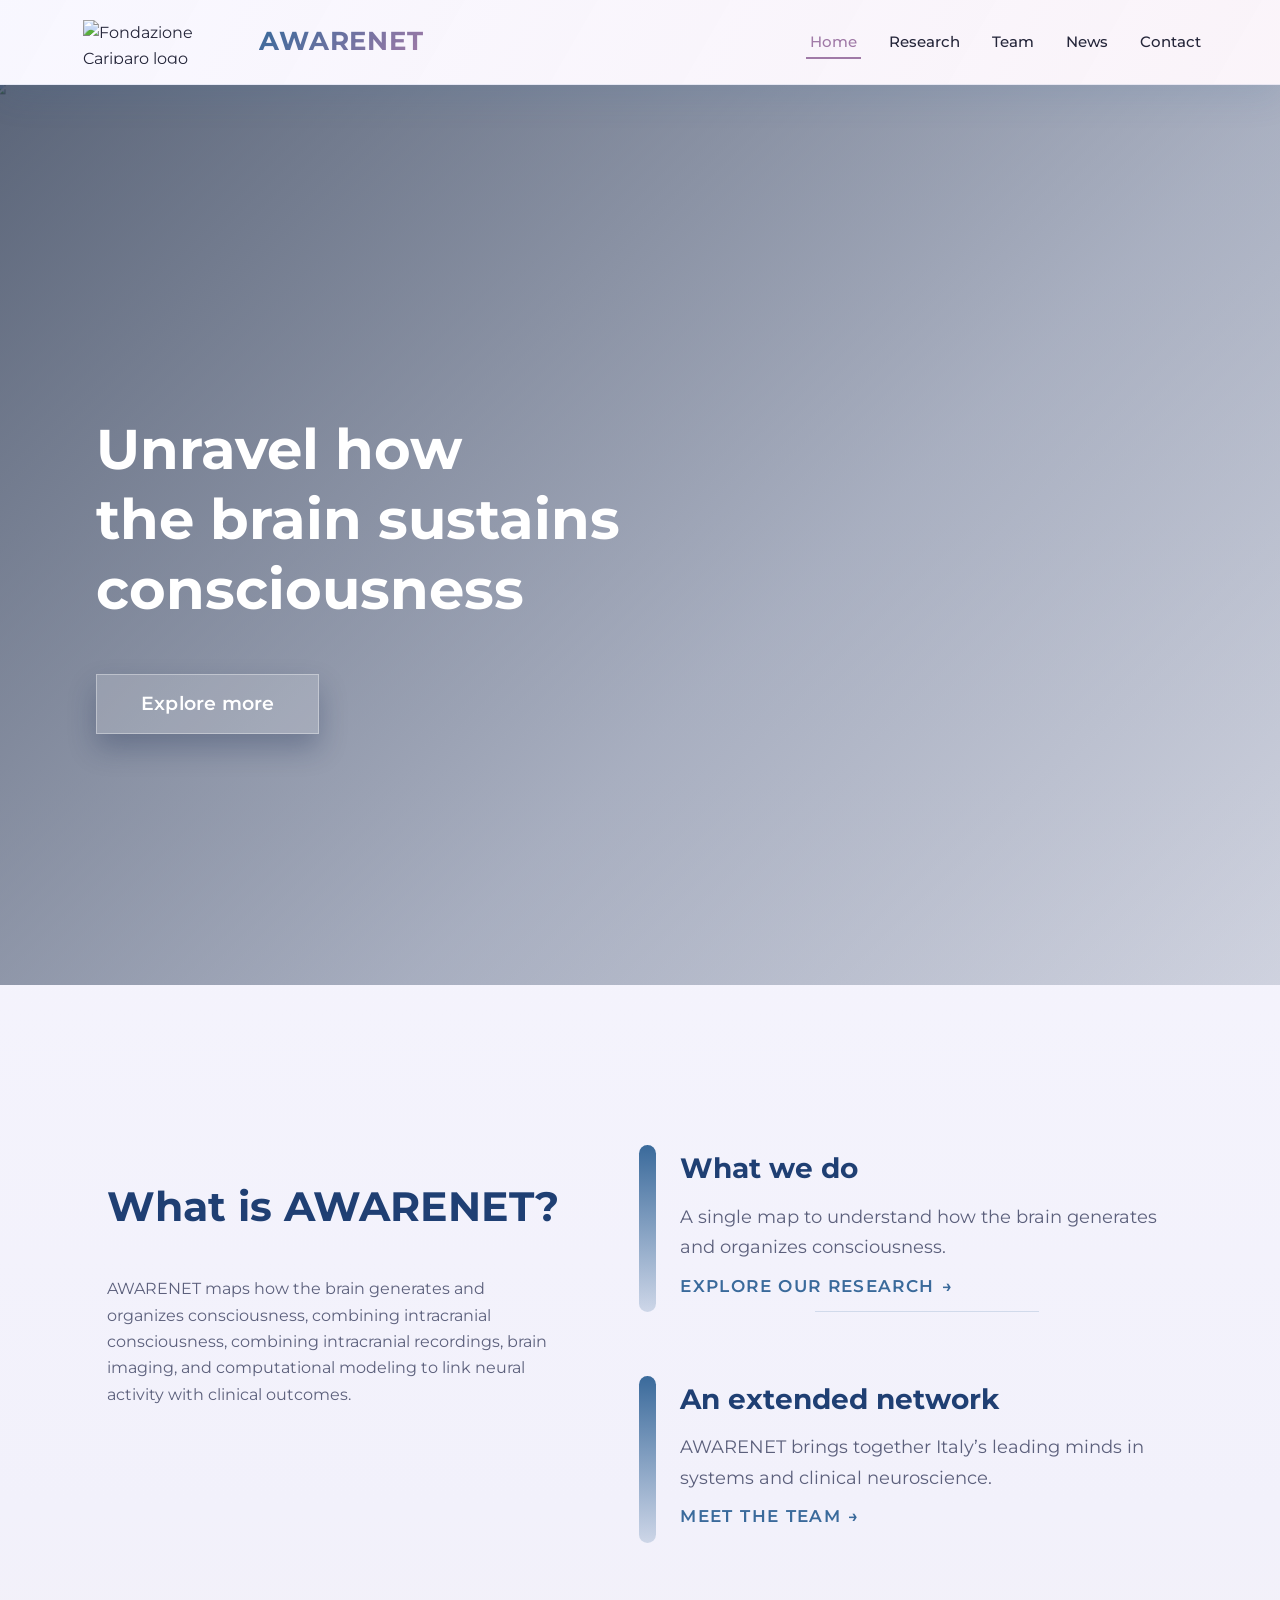
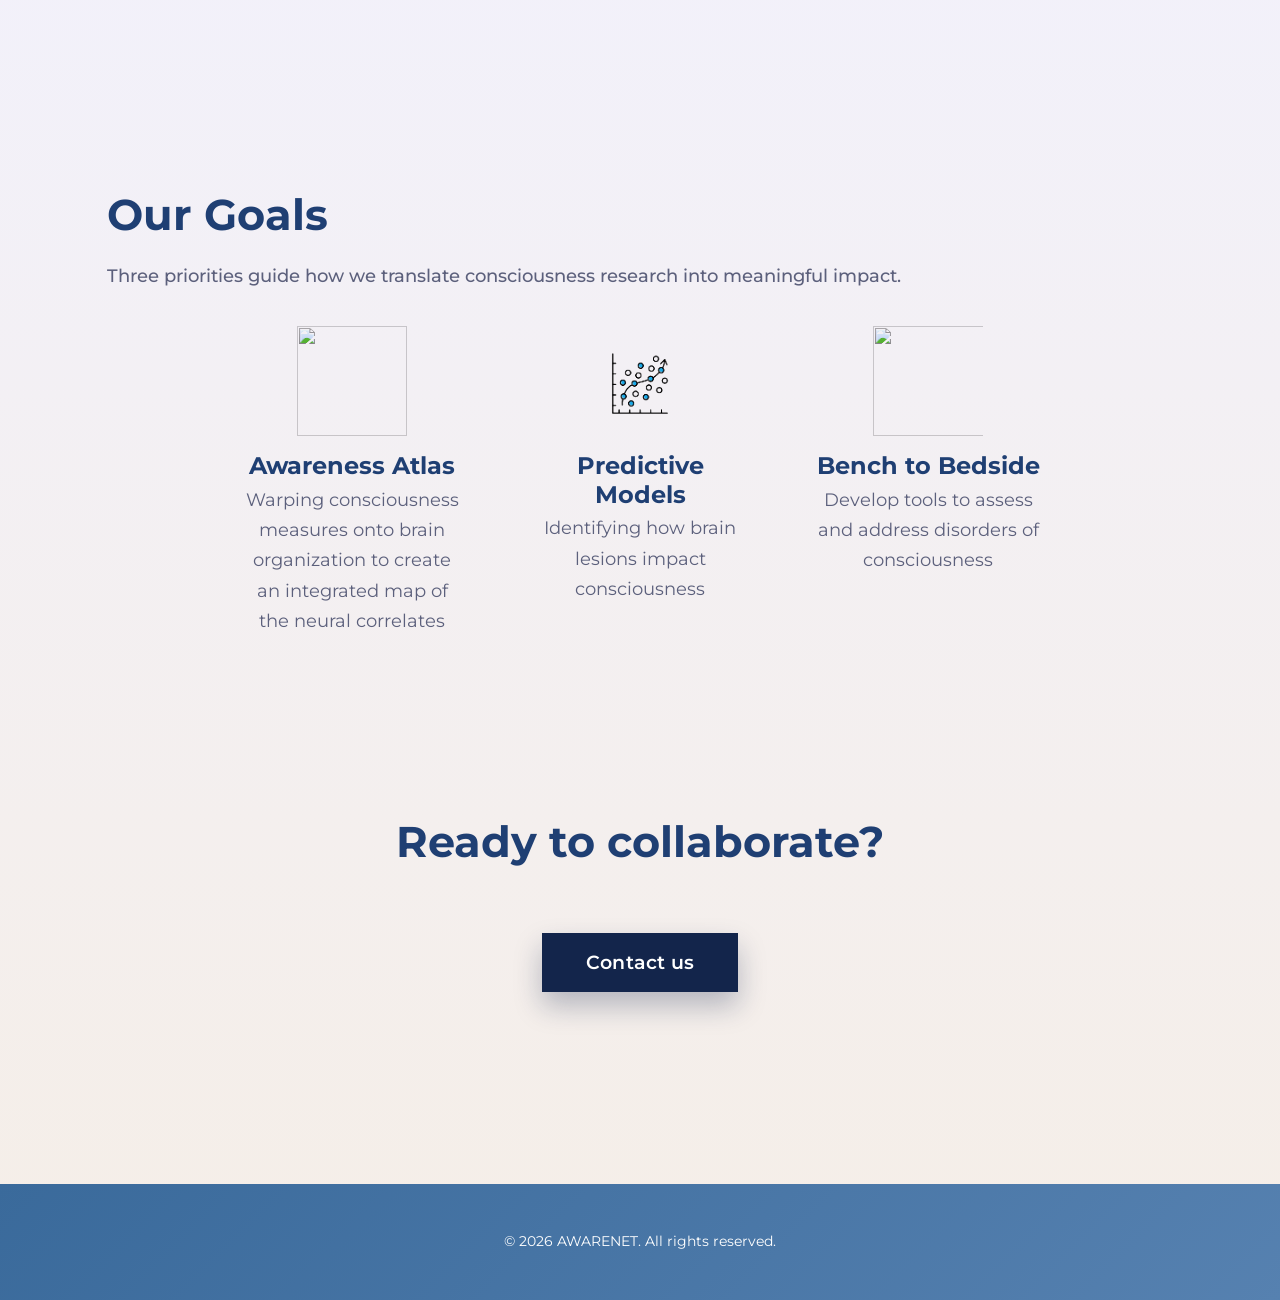
==== commit 338ed365: "Finalize home page styling and SEO optimizations" ====
--- a/index.html
+++ b/index.html
@@ -143,8 +143,7 @@
         <section class="section section--surface section--cta" aria-labelledby="cta-title">
             <div class="section__heading">
                 <h2 id="cta-title">Ready to collaborate?</h2>
-                <p class="section__lead">Let’s explore meaningful partnerships that shape the future of conscious AI
-                    together.</p>
+                <p class="section__lead"></p>
             </div>
             <a class="cta-button" href="pages/contact.html">Contact us</a>
         </section>
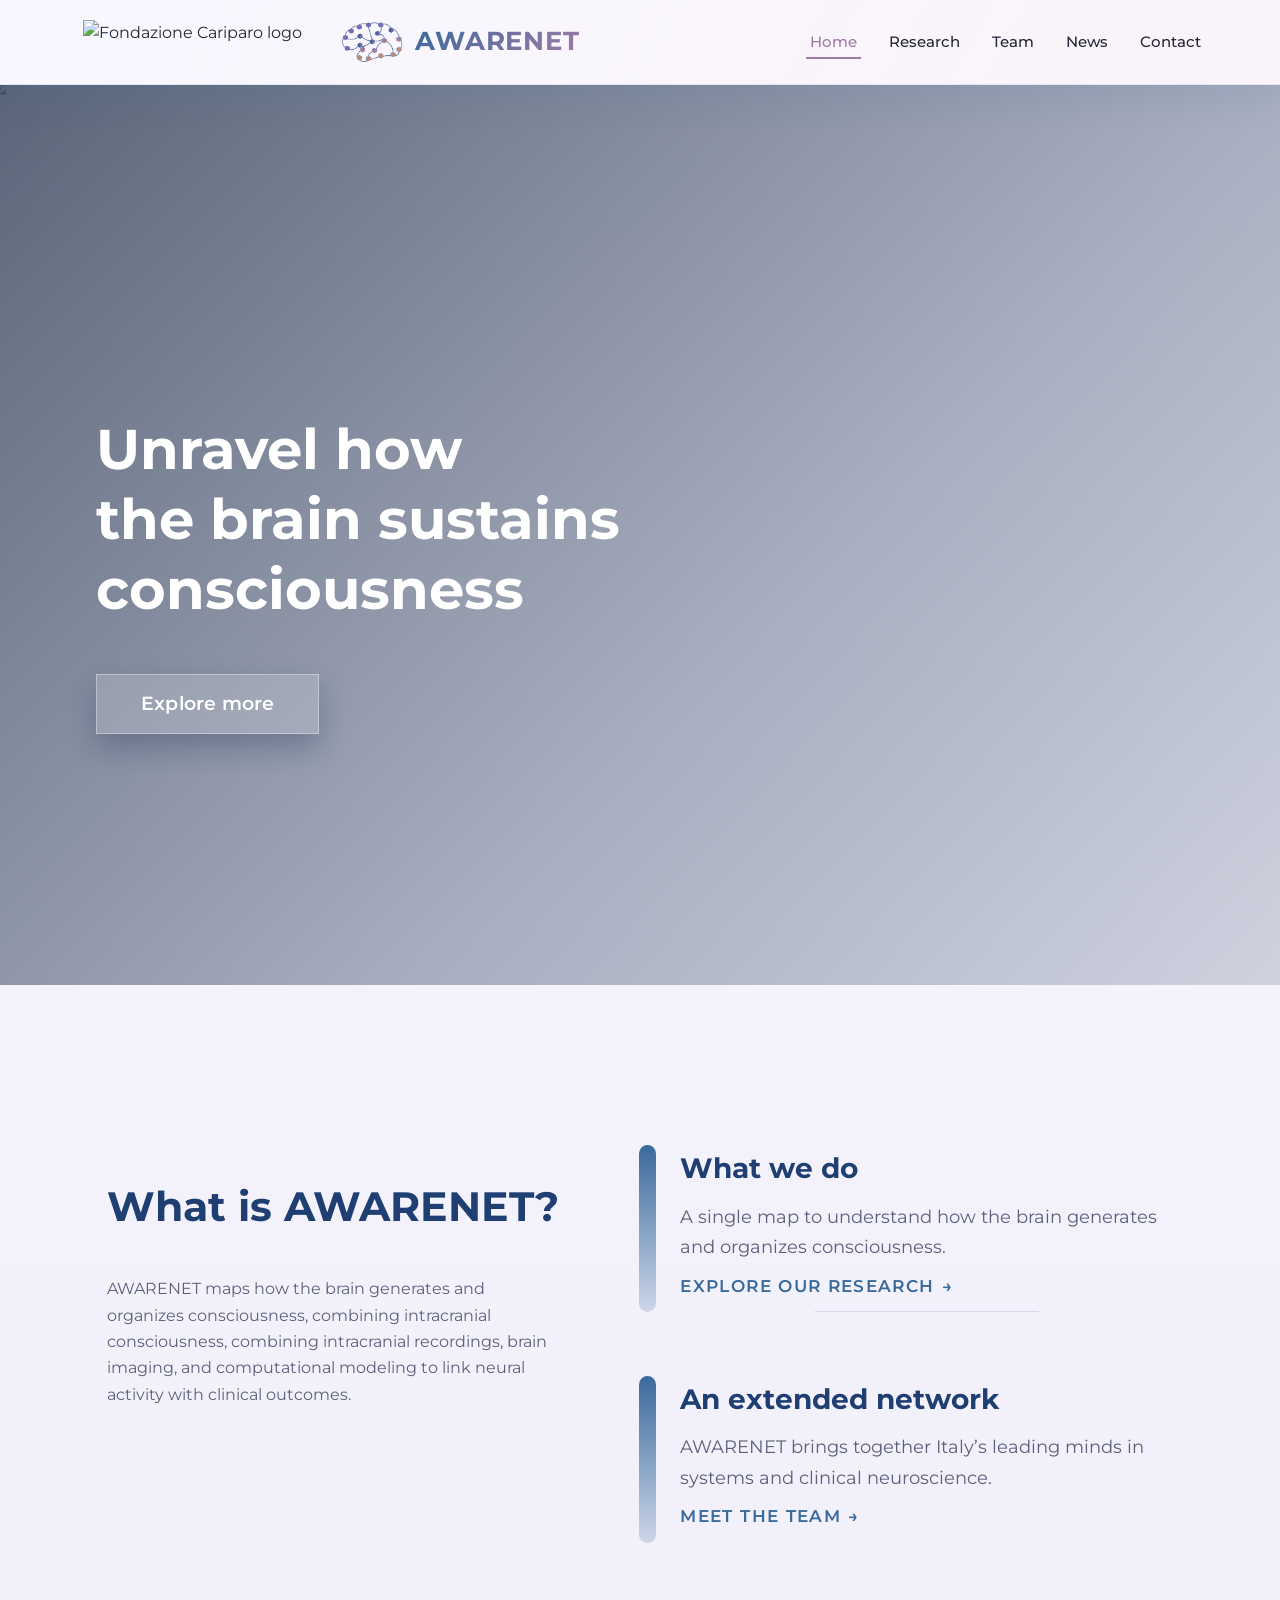
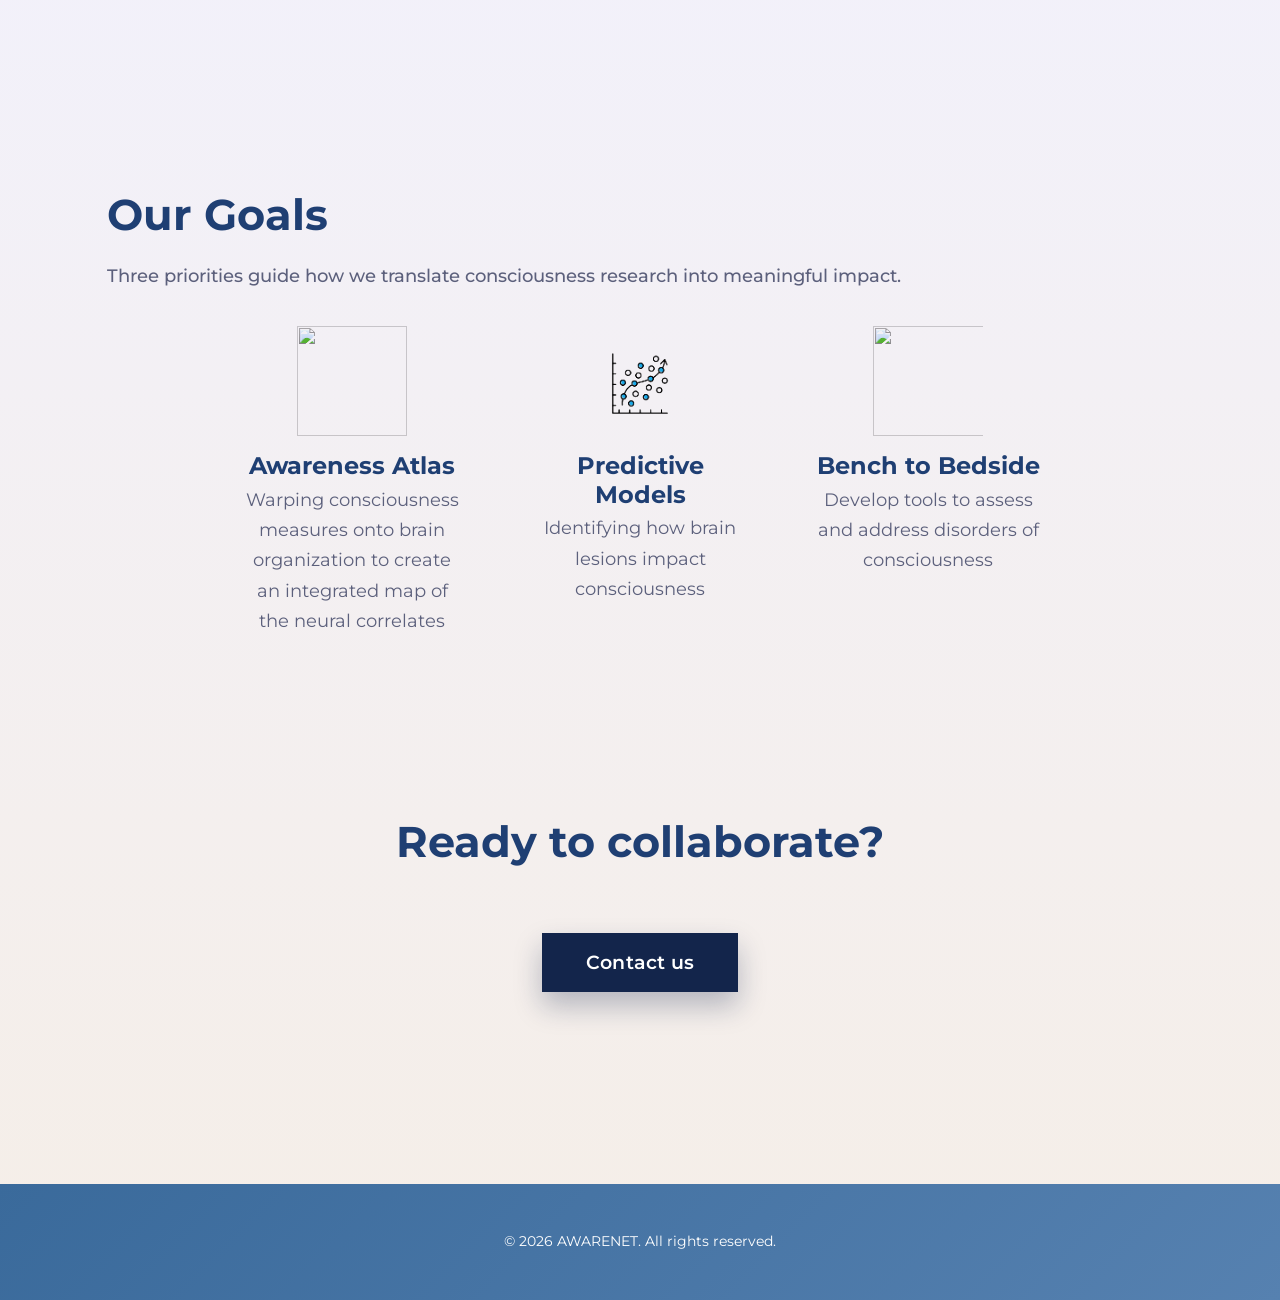
==== commit b2a824ce: "Add AWARENET logo to header across all pages - Create SVG logo with transparent background (awarenet" ====
--- a/index.html
+++ b/index.html
@@ -31,27 +31,7 @@
 </head>
 
 <body class="theme-horizon">
-    <header class="site-header">
-        <nav class="navbar">
-            <a class="navbar__brand" href="index.html" aria-label="AWARENET">
-                <span class="navbar__logos">
-                    <img class="navbar__partner" src="assets/images/team/uni_icons/cariparo.png"
-                        alt="Fondazione Cariparo logo" width="160" height="44">
-                </span>
-                <span class="navbar__identity">
-                    <span class="navbar__title">AWARENET</span>
-                </span>
-            </a>
-            <button class="navbar__toggle" aria-expanded="false" aria-controls="primary-navigation">☰</button>
-            <ul id="primary-navigation" class="navbar__menu">
-                <li class="navbar__item"><a href="index.html" class="navbar__link navbar__link--active">Home</a></li>
-                <li class="navbar__item"><a href="pages/research.html" class="navbar__link">Research</a></li>
-                <li class="navbar__item"><a href="pages/team.html" class="navbar__link">Team</a></li>
-                <li class="navbar__item"><a href="pages/news.html" class="navbar__link">News</a></li>
-                <li class="navbar__item"><a href="pages/contact.html" class="navbar__link">Contact</a></li>
-            </ul>
-        </nav>
-    </header>
+    <site-header base-path="." active-page="home"></site-header>
 
     <main>
         <section class="section section--hero" aria-labelledby="home-title">
